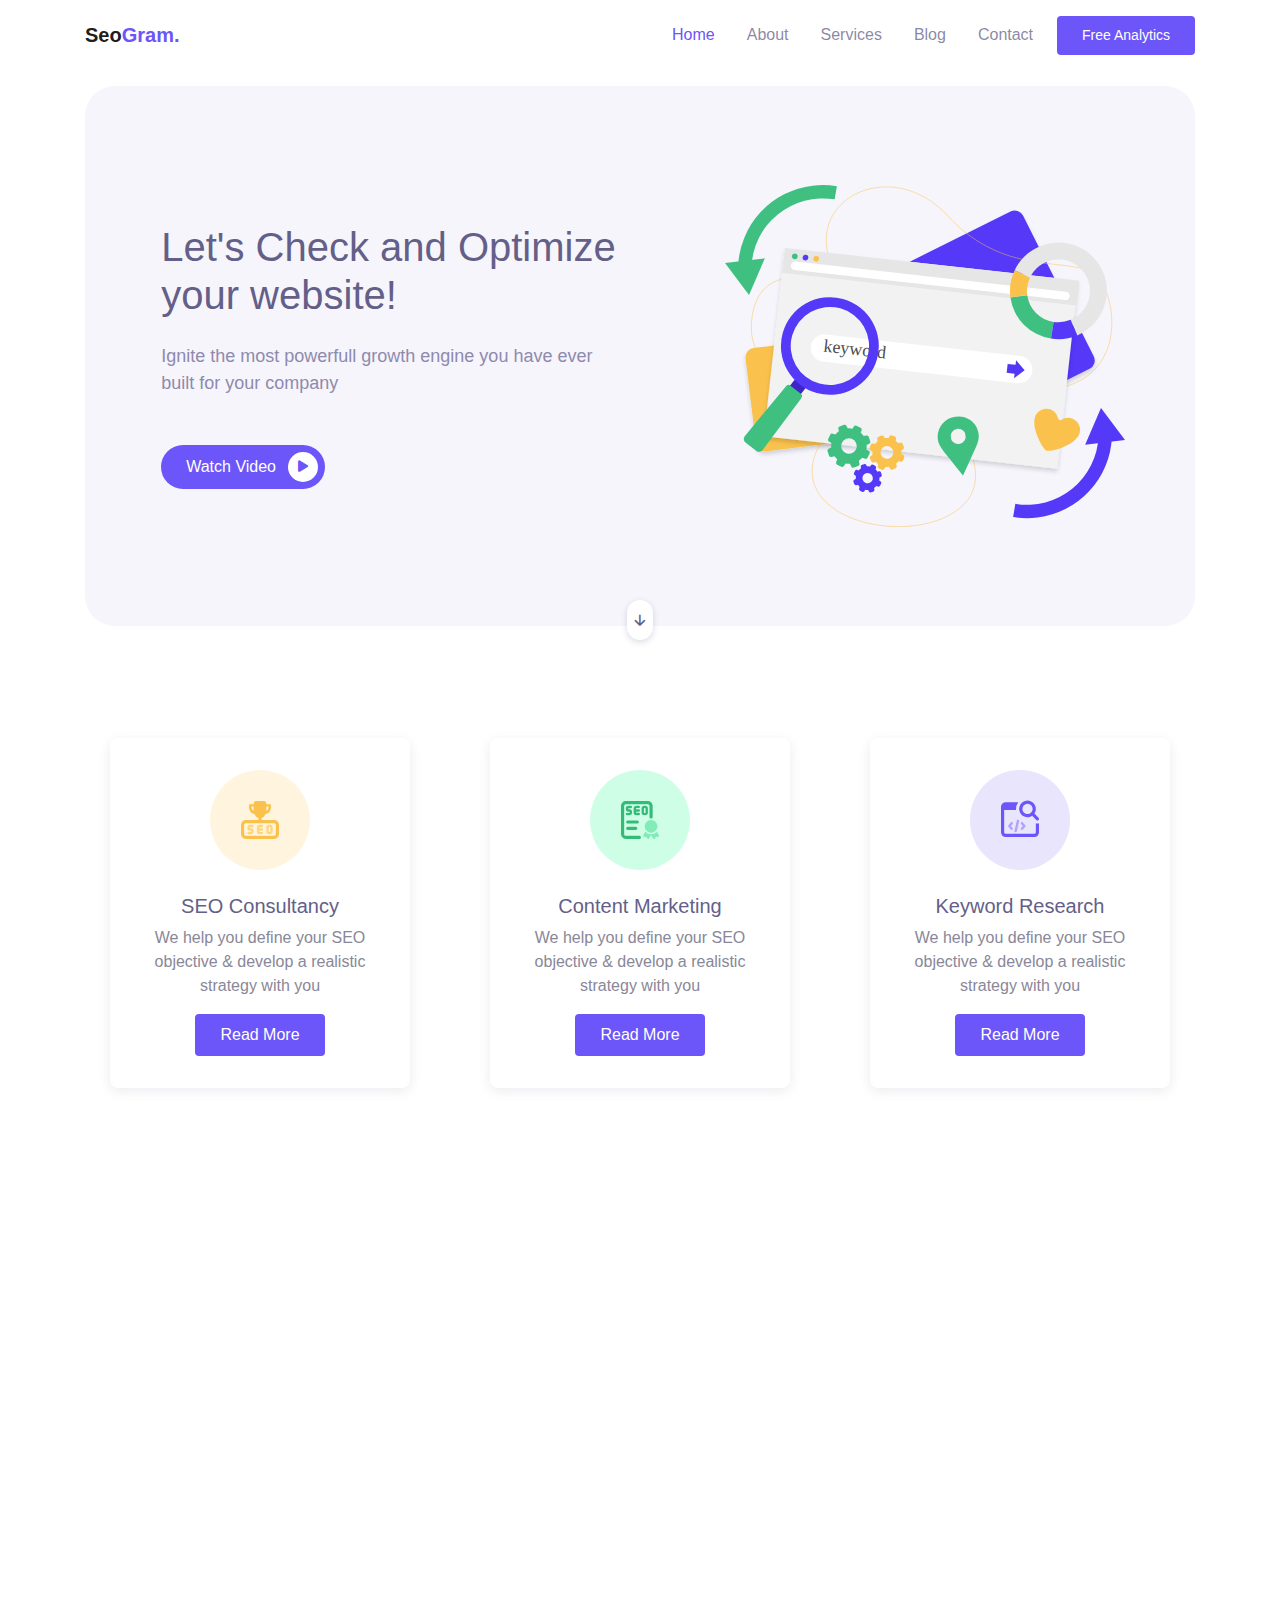
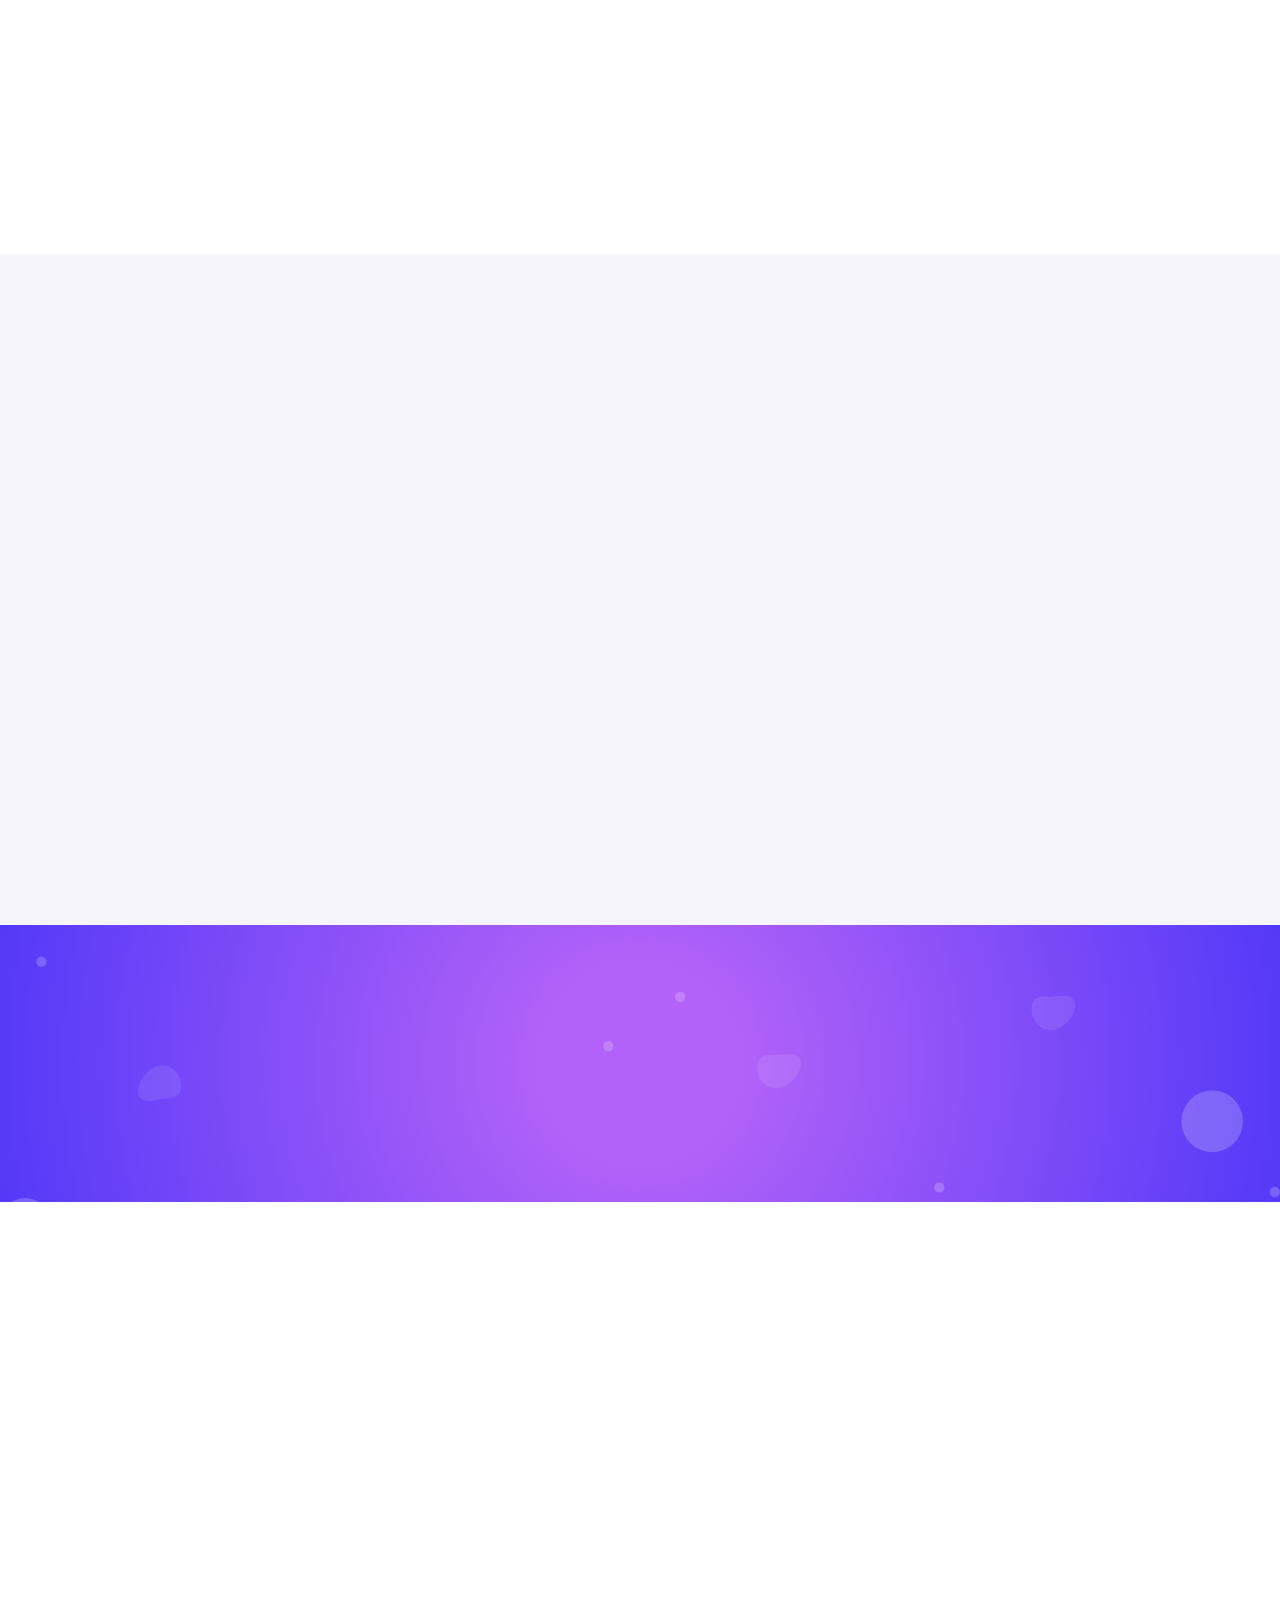
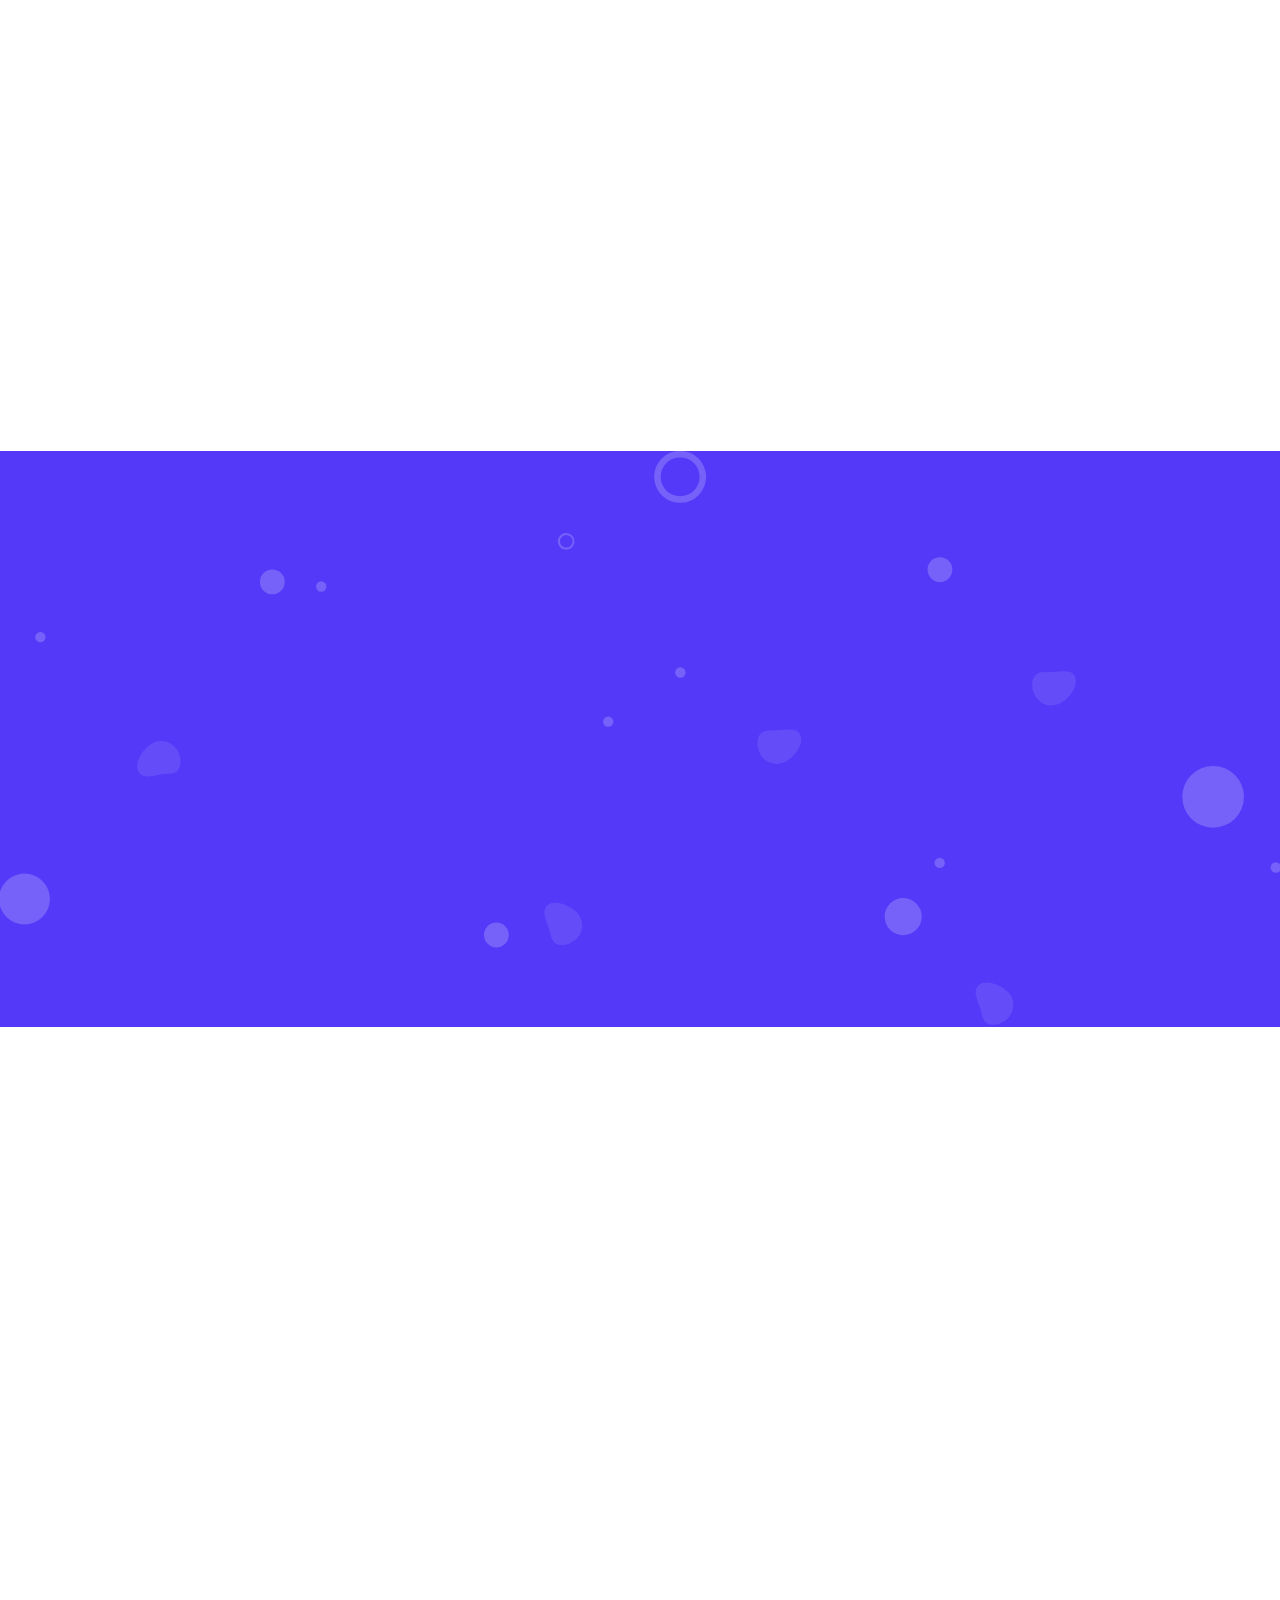
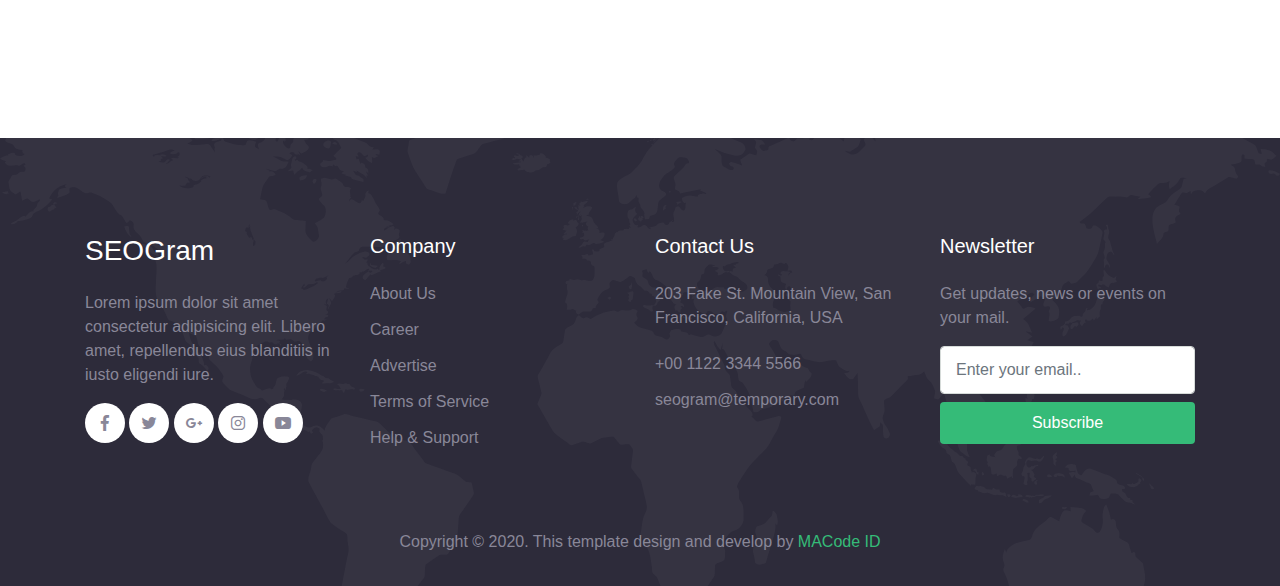
==== html/index.html @ 9e4e77a7 "init comm" ====
<!DOCTYPE html>
<html lang="en">
<head>
  <meta charset="UTF-8">
  <meta name="viewport" content="width=device-width, initial-scale=1.0">

  <meta http-equiv="X-UA-Compatible" content="ie=edge">

  <meta name="copyright" content="MACode ID, https://macodeid.com/">

  <title>SeoGram - SEO Agency Template</title>

  <link rel="stylesheet" href="../assets/css/maicons.css">

  <link rel="stylesheet" href="../assets/css/bootstrap.css">

  <link rel="stylesheet" href="../assets/vendor/animate/animate.css">

  <link rel="stylesheet" href="../assets/css/theme.css">

</head>
<body>

  <!-- Back to top button -->
  <div class="back-to-top"></div>

  <header>
    <nav class="navbar navbar-expand-lg navbar-light bg-white sticky" data-offset="500">
      <div class="container">
        <a href="#" class="navbar-brand">Seo<span class="text-primary">Gram.</span></a>

        <button class="navbar-toggler" data-toggle="collapse" data-target="#navbarContent" aria-controls="navbarContent" aria-expanded="false" aria-label="Toggle navigation">
          <span class="navbar-toggler-icon"></span>
        </button>

        <div class="navbar-collapse collapse" id="navbarContent">
          <ul class="navbar-nav ml-auto">
            <li class="nav-item active">
              <a class="nav-link" href="index.html">Home</a>
            </li>
            <li class="nav-item">
              <a class="nav-link" href="about.html">About</a>
            </li>
            <li class="nav-item">
              <a class="nav-link" href="service.html">Services</a>
            </li>
            <li class="nav-item">
              <a class="nav-link" href="blog.html">Blog</a>
            </li>
            <li class="nav-item">
              <a class="nav-link" href="contact.html">Contact</a>
            </li>
            <li class="nav-item">
              <a class="btn btn-primary ml-lg-2" href="#">Free Analytics</a>
            </li>
          </ul>
        </div>

      </div>
    </nav>

    <div class="container">
      <div class="page-banner home-banner">
        <div class="row align-items-center flex-wrap-reverse h-100">
          <div class="col-md-6 py-5 wow fadeInLeft">
            <h1 class="mb-4">Let's Check and Optimize your website!</h1>
            <p class="text-lg text-grey mb-5">Ignite the most powerfull growth engine you have ever built for your company</p>
            <a href="#" class="btn btn-primary btn-split">Watch Video <div class="fab"><span class="mai-play"></span></div></a>
          </div>
          <div class="col-md-6 py-5 wow zoomIn">
            <div class="img-fluid text-center">
              <img src="../assets/img/banner_image_1.svg" alt="">
            </div>
          </div>
        </div>
        <a href="#about" class="btn-scroll" data-role="smoothscroll"><span class="mai-arrow-down"></span></a>
      </div>
    </div>
  </header>

  <div class="page-section">
    <div class="container">
      <div class="row">
        <div class="col-lg-4">
          <div class="card-service wow fadeInUp">
            <div class="header">
              <img src="../assets/img/services/service-1.svg" alt="">
            </div>
            <div class="body">
              <h5 class="text-secondary">SEO Consultancy</h5>
              <p>We help you define your SEO objective & develop a realistic strategy with you</p>
              <a href="service.html" class="btn btn-primary">Read More</a>
            </div>
          </div>
        </div>
        <div class="col-lg-4">
          <div class="card-service wow fadeInUp">
            <div class="header">
              <img src="../assets/img/services/service-2.svg" alt="">
            </div>
            <div class="body">
              <h5 class="text-secondary">Content Marketing</h5>
              <p>We help you define your SEO objective & develop a realistic strategy with you</p>
              <a href="service.html" class="btn btn-primary">Read More</a>
            </div>
          </div>
        </div>
        <div class="col-lg-4">
          <div class="card-service wow fadeInUp">
            <div class="header">
              <img src="../assets/img/services/service-3.svg" alt="">
            </div>
            <div class="body">
              <h5 class="text-secondary">Keyword Research</h5>
              <p>We help you define your SEO objective & develop a realistic strategy with you</p>
              <a href="service.html" class="btn btn-primary">Read More</a>
            </div>
          </div>
        </div>
      </div>
    </div> <!-- .container -->
  </div> <!-- .page-section -->

  <div class="page-section" id="about">
    <div class="container">
      <div class="row align-items-center">
        <div class="col-lg-6 py-3 wow fadeInUp">
          <span class="subhead">About us</span>
          <h2 class="title-section">The number #1 SEO Service Company</h2>
          <div class="divider"></div>

          <p>Lorem ipsum dolor sit amet, consetetur sadipscing elitr, sed diam nonumy eirmod tempor invidunt ut labore et dolore magna aliquyam erat, sed diam voluptua.</p>
          <p>At vero eos et accusam et justo duo dolores et ea rebum. Stet clita kasd gubergren.</p>
          <a href="about.html" class="btn btn-primary mt-3">Read More</a>
        </div>
        <div class="col-lg-6 py-3 wow fadeInRight">
          <div class="img-fluid py-3 text-center">
            <img src="../assets/img/about_frame.png" alt="">
          </div>
        </div>
      </div>
    </div> <!-- .container -->
  </div> <!-- .page-section -->

  <div class="page-section bg-light">
    <div class="container">
      <div class="text-center wow fadeInUp">
        <div class="subhead">Our services</div>
        <h2 class="title-section">How SEO Team Can Help</h2>
        <div class="divider mx-auto"></div>
      </div>

        <div class="row">
          <div class="col-sm-6 col-lg-4 col-xl-3 py-3 wow zoomIn">
            <div class="features">
              <div class="header mb-3">
                <span class="mai-business"></span>
              </div>
              <h5>OnSite SEO</h5>
              <p>We analyse your website's structure, internal architecture & other key</p>
            </div>
          </div>
          <div class="col-sm-6 col-lg-4 col-xl-3 py-3 wow zoomIn">
            <div class="features">
              <div class="header mb-3">
                <span class="mai-business"></span>
              </div>
              <h5>OnSite SEO</h5>
              <p>We analyse your website's structure, internal architecture & other key</p>
            </div>
          </div>
          <div class="col-sm-6 col-lg-4 col-xl-3 py-3 wow zoomIn">
            <div class="features">
              <div class="header mb-3">
                <span class="mai-business"></span>
              </div>
              <h5>OnSite SEO</h5>
              <p>We analyse your website's structure, internal architecture & other key</p>
            </div>
          </div>
          <div class="col-sm-6 col-lg-4 col-xl-3 py-3 wow zoomIn">
            <div class="features">
              <div class="header mb-3">
                <span class="mai-business"></span>
              </div>
              <h5>OnSite SEO</h5>
              <p>We analyse your website's structure, internal architecture & other key</p>
            </div>
          </div>
          <div class="col-sm-6 col-lg-4 col-xl-3 py-3 wow zoomIn">
            <div class="features">
              <div class="header mb-3">
                <span class="mai-business"></span>
              </div>
              <h5>OnSite SEO</h5>
              <p>We analyse your website's structure, internal architecture & other key</p>
            </div>
          </div>
          <div class="col-sm-6 col-lg-4 col-xl-3 py-3 wow zoomIn">
            <div class="features">
              <div class="header mb-3">
                <span class="mai-business"></span>
              </div>
              <h5>OnSite SEO</h5>
              <p>We analyse your website's structure, internal architecture & other key</p>
            </div>
          </div>
          <div class="col-sm-6 col-lg-4 col-xl-3 py-3 wow zoomIn">
            <div class="features">
              <div class="header mb-3">
                <span class="mai-business"></span>
              </div>
              <h5>OnSite SEO</h5>
              <p>We analyse your website's structure, internal architecture & other key</p>
            </div>
          </div>
          <div class="col-sm-6 col-lg-4 col-xl-3 py-3 wow zoomIn">
            <div class="features">
              <div class="header mb-3">
                <span class="mai-business"></span>
              </div>
              <h5>OnSite SEO</h5>
              <p>We analyse your website's structure, internal architecture & other key</p>
            </div>
          </div>
        </div>

    </div> <!-- .container -->
  </div> <!-- .page-section -->

  <div class="page-section banner-seo-check">
    <div class="wrap bg-image" style="background-image: url(../assets/img/bg_pattern.svg);">
      <div class="container text-center">
        <div class="row justify-content-center wow fadeInUp">
          <div class="col-lg-8">
            <h2 class="mb-4">Check your Website SEO</h2>
            <form action="#">
              <input type="text" class="form-control" placeholder="E.g google.com">
              <button type="submit" class="btn btn-success">Check Now</button>
            </form>
          </div>
        </div>
      </div> <!-- .container -->
    </div> <!-- .wrap -->
  </div> <!-- .page-section -->

  <div class="page-section">
    <div class="container">
      <div class="text-center wow fadeInUp">
        <div class="subhead">Pricing Plan</div>
        <h2 class="title-section">Choose plan the right for you</h2>
        <div class="divider mx-auto"></div>
      </div>
      <div class="row mt-5">
        <div class="col-lg-4 py-3 wow zoomIn">
          <div class="card-pricing">
            <div class="header">
              <div class="pricing-type">Basic</div>
              <div class="price">
                <span class="dollar">$</span>
                <h1>39<span class="suffix">.99</span></h1>
              </div>
              <h5>Per Month</h5>
            </div>
            <div class="body">
              <p>25 Analytics <span class="suffix">Campaign</span></p>
              <p>1,300 Change <span class="suffix">Keywords</span></p>
              <p>Social Media <span class="suffix">Reviews</span></p>
              <p>1 Free <span class="suffix">Optimization</span></p>
              <p>24/7 <span class="suffix">Support</span></p>
            </div>
            <div class="footer">
              <a href="#" class="btn btn-pricing btn-block">Subscribe</a>
            </div>
          </div>
        </div>

        <div class="col-lg-4 py-3 wow zoomIn">
          <div class="card-pricing marked">
            <div class="header">
              <div class="pricing-type">Standar</div>
              <div class="price">
                <span class="dollar">$</span>
                <h1>59<span class="suffix">.99</span></h1>
              </div>
              <h5>Per Month</h5>
            </div>
            <div class="body">
              <p>25 Analytics <span class="suffix">Campaign</span></p>
              <p>1,300 Change <span class="suffix">Keywords</span></p>
              <p>Social Media <span class="suffix">Reviews</span></p>
              <p>1 Free <span class="suffix">Optimization</span></p>
              <p>24/7 <span class="suffix">Support</span></p>
            </div>
            <div class="footer">
              <a href="#" class="btn btn-pricing btn-block">Subscribe</a>
            </div>
          </div>
        </div>

        <div class="col-lg-4 py-3 wow zoomIn">
          <div class="card-pricing">
            <div class="header">
              <div class="pricing-type">Professional</div>
              <div class="price">
                <span class="dollar">$</span>
                <h1>99<span class="suffix">.99</span></h1>
              </div>
              <h5>Per Month</h5>
            </div>
            <div class="body">
              <p>25 Analytics <span class="suffix">Campaign</span></p>
              <p>1,300 Change <span class="suffix">Keywords</span></p>
              <p>Social Media <span class="suffix">Reviews</span></p>
              <p>1 Free <span class="suffix">Optimization</span></p>
              <p>24/7 <span class="suffix">Support</span></p>
            </div>
            <div class="footer">
              <a href="#" class="btn btn-pricing btn-block">Subscribe</a>
            </div>
          </div>
        </div>

      </div>
    </div> <!-- .container -->
  </div> <!-- .page-section -->

  <!-- Banner info -->
  <div class="page-section banner-info">
    <div class="wrap bg-image" style="background-image: url(../assets/img/bg_pattern.svg);">
      <div class="container">
        <div class="row align-items-center">
          <div class="col-lg-6 py-3 pr-lg-5 wow fadeInUp">
            <h2 class="title-section">SEO to Improve Brand <br> Visibility</h2>
            <div class="divider"></div>
            <p>We're an experienced and talented team of passionate consultants who breathe with search engine marketing.</p>
            
            <ul class="theme-list theme-list-light text-white">
              <li>
                <div class="h5">SEO Content Strategy</div>
                <p>Lorem ipsum dolor sit amet, consetetur sadipscing elitr, sed diam nonumy eirmod tempor</p>
              </li>
              <li>
                <div class="h5">B2B SEO</div>
                <p>Lorem ipsum dolor sit amet, consetetur sadipscing elitr, sed diam nonumy eirmod tempor</p>
              </li>
            </ul>
          </div>
          <div class="col-lg-6 py-3 wow fadeInRight">
            <div class="img-fluid text-center">
              <img src="../assets/img/banner_image_2.svg" alt="">
            </div>
          </div>
        </div>
      </div>
    </div> <!-- .wrap -->
  </div> <!-- .page-section -->

  <!-- Blog -->
  <div class="page-section">
    <div class="container">
      <div class="text-center wow fadeInUp">
        <div class="subhead">Our Blog</div>
        <h2 class="title-section">Read Latest News</h2>
        <div class="divider mx-auto"></div>
      </div>

      <div class="row mt-5">
        <div class="col-lg-4 py-3 wow fadeInUp">
          <div class="card-blog">
            <div class="header">
              <div class="post-thumb">
                <img src="../assets/img/blog/blog-1.jpg" alt="">
              </div>
            </div>
            <div class="body">
              <h5 class="post-title"><a href="#">Source of Content Inspiration</a></h5>
              <div class="post-date">Posted on <a href="#">27 Jan 2020</a></div>
            </div>
          </div>
        </div>
        
        <div class="col-lg-4 py-3 wow fadeInUp">
          <div class="card-blog">
            <div class="header">
              <div class="post-thumb">
                <img src="../assets/img/blog/blog-2.jpg" alt="">
              </div>
            </div>
            <div class="body">
              <h5 class="post-title"><a href="#">Source of Content Inspiration</a></h5>
              <div class="post-date">Posted on <a href="#">27 Jan 2020</a></div>
            </div>
          </div>
        </div>

        <div class="col-lg-4 py-3 wow fadeInUp">
          <div class="card-blog">
            <div class="header">
              <div class="post-thumb">
                <img src="../assets/img/blog/blog-3.jpg" alt="">
              </div>
            </div>
            <div class="body">
              <h5 class="post-title"><a href="#">Source of Content Inspiration</a></h5>
              <div class="post-date">Posted on <a href="#">27 Jan 2020</a></div>
            </div>
          </div>
        </div>

        <div class="col-12 mt-4 text-center wow fadeInUp">
          <a href="blog.html" class="btn btn-primary">View More</a>
        </div>
      </div>
    </div>
  </div>

  <footer class="page-footer bg-image" style="background-image: url(../assets/img/world_pattern.svg);">
    <div class="container">
      <div class="row mb-5">
        <div class="col-lg-3 py-3">
          <h3>SEOGram</h3>
          <p>Lorem ipsum dolor sit amet consectetur adipisicing elit. Libero amet, repellendus eius blanditiis in iusto eligendi iure.</p>

          <div class="social-media-button">
            <a href="#"><span class="mai-logo-facebook-f"></span></a>
            <a href="#"><span class="mai-logo-twitter"></span></a>
            <a href="#"><span class="mai-logo-google-plus-g"></span></a>
            <a href="#"><span class="mai-logo-instagram"></span></a>
            <a href="#"><span class="mai-logo-youtube"></span></a>
          </div>
        </div>
        <div class="col-lg-3 py-3">
          <h5>Company</h5>
          <ul class="footer-menu">
            <li><a href="#">About Us</a></li>
            <li><a href="#">Career</a></li>
            <li><a href="#">Advertise</a></li>
            <li><a href="#">Terms of Service</a></li>
            <li><a href="#">Help & Support</a></li>
          </ul>
        </div>
        <div class="col-lg-3 py-3">
          <h5>Contact Us</h5>
          <p>203 Fake St. Mountain View, San Francisco, California, USA</p>
          <a href="#" class="footer-link">+00 1122 3344 5566</a>
          <a href="#" class="footer-link">seogram@temporary.com</a>
        </div>
        <div class="col-lg-3 py-3">
          <h5>Newsletter</h5>
          <p>Get updates, news or events on your mail.</p>
          <form action="#">
            <input type="text" class="form-control" placeholder="Enter your email..">
            <button type="submit" class="btn btn-success btn-block mt-2">Subscribe</button>
          </form>
        </div>
      </div>

      <p class="text-center" id="copyright">Copyright &copy; 2020. This template design and develop by <a href="https://macodeid.com/" target="_blank">MACode ID</a></p>
    </div>
  </footer>

<script src="../assets/js/jquery-3.5.1.min.js"></script>

<script src="../assets/js/bootstrap.bundle.min.js"></script>

<script src="../assets/js/google-maps.js"></script>

<script src="../assets/vendor/wow/wow.min.js"></script>

<script src="../assets/js/theme.js"></script>
  
</body>
</html>
---- assets/css/maicons.css ----
@font-face {
  font-family: 'maicons';
  src:  url('../fonts/maicons.eot?c9nlkl');
  src:  url('../fonts/maicons.eot?c9nlkl#iefix') format('embedded-opentype'),
    url('../fonts/maicons.ttf?c9nlkl') format('truetype'),
    url('../fonts/maicons.woff?c9nlkl') format('woff'),
    url('../fonts/maicons.svg?c9nlkl#maicons') format('svg');
  font-weight: normal;
  font-style: normal;
  font-display: block;
}

[class^="mai-"], [class*=" mai-"] {
  /* use !important to prevent issues with browser extensions that change fonts */
  font-family: 'maicons' !important;
  speak: none;
  font-style: normal;
  font-weight: normal;
  font-variant: normal;
  text-transform: none;
  line-height: 1;

  /* Better Font Rendering =========== */
  -webkit-font-smoothing: antialiased;
  -moz-osx-font-smoothing: grayscale;
}

.mai-add:before {
  content: "\e900";
}
.mai-add-circle:before {
  content: "\e901";
}
.mai-add-circle-outline:before {
  content: "\e902";
}
.mai-airplane:before {
  content: "\e903";
}
.mai-airplane-outline:before {
  content: "\e904";
}
.mai-alarm:before {
  content: "\e905";
}
.mai-alarm-outline:before {
  content: "\e906";
}
.mai-albums:before {
  content: "\e907";
}
.mai-albums-outline:before {
  content: "\e908";
}
.mai-alert:before {
  content: "\e909";
}
.mai-alert-circle:before {
  content: "\e90a";
}
.mai-alert-circle-outline:before {
  content: "\e90b";
}
.mai-analytics:before {
  content: "\e90c";
}
.mai-analytics-outline:before {
  content: "\e90d";
}
.mai-aperture:before {
  content: "\e90e";
}
.mai-aperture-outline:before {
  content: "\e90f";
}
.mai-apps:before {
  content: "\e910";
}
.mai-apps-outline:before {
  content: "\e911";
}
.mai-archive:before {
  content: "\e912";
}
.mai-archive-outline:before {
  content: "\e913";
}
.mai-arrow-back:before {
  content: "\e914";
}
.mai-arrow-back-circle:before {
  content: "\e915";
}
.mai-arrow-back-circle-outline:before {
  content: "\e916";
}
.mai-arrow-down:before {
  content: "\e917";
}
.mai-arrow-down-circle:before {
  content: "\e918";
}
.mai-arrow-down-circle-outline:before {
  content: "\e919";
}
.mai-arrow-forward:before {
  content: "\e91a";
}
.mai-arrow-forward-circle:before {
  content: "\e91b";
}
.mai-arrow-forward-circle-outline:before {
  content: "\e91c";
}
.mai-arrow-redo:before {
  content: "\e91d";
}
.mai-arrow-redo-circle:before {
  content: "\e91e";
}
.mai-arrow-redo-circle-outline:before {
  content: "\e91f";
}
.mai-arrow-redo-outline:before {
  content: "\e920";
}
.mai-arrow-undo:before {
  content: "\e921";
}
.mai-arrow-undo-circle:before {
  content: "\e922";
}
.mai-arrow-undo-circle-outline:before {
  content: "\e923";
}
.mai-arrow-undo-outline:before {
  content: "\e924";
}
.mai-arrow-up:before {
  content: "\e925";
}
.mai-arrow-up-circle:before {
  content: "\e926";
}
.mai-arrow-up-circle-outline:before {
  content: "\e927";
}
.mai-at:before {
  content: "\e928";
}
.mai-at-circle:before {
  content: "\e929";
}
.mai-at-circle-outline:before {
  content: "\e92a";
}
.mai-attach:before {
  content: "\e92b";
}
.mai-attach-outline:before {
  content: "\e92c";
}
.mai-backspace:before {
  content: "\e92d";
}
.mai-backspace-outline:before {
  content: "\e92e";
}
.mai-bandage:before {
  content: "\e92f";
}
.mai-bandage-outline:before {
  content: "\e930";
}
.mai-bar-chart:before {
  content: "\e932";
}
.mai-bar-chart-outline:before {
  content: "\e933";
}
.mai-barbell:before {
  content: "\e931";
}
.mai-barcode:before {
  content: "\e934";
}
.mai-barcode-outline:before {
  content: "\e935";
}
.mai-baseball:before {
  content: "\e936";
}
.mai-baseball-outline:before {
  content: "\e937";
}
.mai-basket:before {
  content: "\e938";
}
.mai-basket-outline:before {
  content: "\e93b";
}
.mai-basketball:before {
  content: "\e939";
}
.mai-basketball-outline:before {
  content: "\e93a";
}
.mai-battery-charging:before {
  content: "\e93c";
}
.mai-battery-dead:before {
  content: "\e93d";
}
.mai-battery-full:before {
  content: "\e93e";
}
.mai-battery-half:before {
  content: "\e93f";
}
.mai-beaker:before {
  content: "\e940";
}
.mai-beaker-outline:before {
  content: "\e941";
}
.mai-bed:before {
  content: "\e942";
}
.mai-bed-outline:before {
  content: "\e943";
}
.mai-beer:before {
  content: "\e944";
}
.mai-beer-outline:before {
  content: "\e945";
}
.mai-bicycle:before {
  content: "\e946";
}
.mai-bluetooth:before {
  content: "\e947";
}
.mai-boat:before {
  content: "\e948";
}
.mai-boat-outline:before {
  content: "\e949";
}
.mai-body:before {
  content: "\e94a";
}
.mai-body-outline:before {
  content: "\e94b";
}
.mai-bonfire:before {
  content: "\e94c";
}
.mai-bonfire-outline:before {
  content: "\e94d";
}
.mai-book:before {
  content: "\e94e";
}
.mai-book-outline:before {
  content: "\e953";
}
.mai-bookmark:before {
  content: "\e94f";
}
.mai-bookmark-outline:before {
  content: "\e950";
}
.mai-bookmarks:before {
  content: "\e951";
}
.mai-bookmarks-outline:before {
  content: "\e952";
}
.mai-briefcase:before {
  content: "\e954";
}
.mai-briefcase-outline:before {
  content: "\e955";
}
.mai-browsers:before {
  content: "\e956";
}
.mai-browsers-outline:before {
  content: "\e957";
}
.mai-brush:before {
  content: "\e958";
}
.mai-brush-outline:before {
  content: "\e959";
}
.mai-bug:before {
  content: "\e95a";
}
.mai-bug-outline:before {
  content: "\e95b";
}
.mai-build:before {
  content: "\e95c";
}
.mai-build-outline:before {
  content: "\e95d";
}
.mai-bulb:before {
  content: "\e95e";
}
.mai-bulb-outline:before {
  content: "\e95f";
}
.mai-bus:before {
  content: "\e960";
}
.mai-bus-outline:before {
  content: "\e963";
}
.mai-business:before {
  content: "\e961";
}
.mai-business-outline:before {
  content: "\e962";
}
.mai-cafe:before {
  content: "\e964";
}
.mai-cafe-outline:before {
  content: "\e965";
}
.mai-calculator:before {
  content: "\e966";
}
.mai-calculator-outline:before {
  content: "\e967";
}
.mai-calendar:before {
  content: "\e968";
}
.mai-calendar-outline:before {
  content: "\e969";
}
.mai-call:before {
  content: "\e96a";
}
.mai-call-outline:before {
  content: "\e96b";
}
.mai-camera:before {
  content: "\e96c";
}
.mai-camera-outline:before {
  content: "\e96d";
}
.mai-camera-reverse:before {
  content: "\e96e";
}
.mai-camera-reverse-outline:before {
  content: "\e96f";
}
.mai-car:before {
  content: "\e970";
}
.mai-car-outline:before {
  content: "\e97f";
}
.mai-car-sport:before {
  content: "\e980";
}
.mai-car-sport-outline:before {
  content: "\e981";
}
.mai-card:before {
  content: "\e971";
}
.mai-card-outline:before {
  content: "\e972";
}
.mai-caret-back:before {
  content: "\e973";
}
.mai-caret-back-circle:before {
  content: "\e974";
}
.mai-caret-back-circle-outline:before {
  content: "\e975";
}
.mai-caret-down:before {
  content: "\e976";
}
.mai-caret-down-circle:before {
  content: "\e977";
}
.mai-caret-down-circle-outline:before {
  content: "\e978";
}
.mai-caret-forward:before {
  content: "\e979";
}
.mai-caret-forward-circle:before {
  content: "\e97a";
}
.mai-caret-forward-circle-outline:before {
  content: "\e97b";
}
.mai-caret-up:before {
  content: "\e97c";
}
.mai-caret-up-circle:before {
  content: "\e97d";
}
.mai-caret-up-circle-outline:before {
  content: "\e97e";
}
.mai-cart:before {
  content: "\e982";
}
.mai-cart-outline:before {
  content: "\e983";
}
.mai-cash:before {
  content: "\e984";
}
.mai-cash-outline:before {
  content: "\e985";
}
.mai-chatbox:before {
  content: "\e986";
}
.mai-chatbox-ellipses:before {
  content: "\e987";
}
.mai-chatbox-ellipses-outline:before {
  content: "\e988";
}
.mai-chatbox-outline:before {
  content: "\e989";
}
.mai-chatbubble:before {
  content: "\e98a";
}
.mai-chatbubble-ellipses:before {
  content: "\e98b";
}
.mai-chatbubble-ellipses-outline:before {
  content: "\e98c";
}
.mai-chatbubble-outline:before {
  content: "\e98d";
}
.mai-chatbubbles:before {
  content: "\e98e";
}
.mai-chatbubbles-outline:before {
  content: "\e98f";
}
.mai-checkbox:before {
  content: "\e990";
}
.mai-checkbox-outline:before {
  content: "\e991";
}
.mai-checkmark:before {
  content: "\e992";
}
.mai-checkmark-circle:before {
  content: "\e993";
}
.mai-checkmark-circle-outline:before {
  content: "\e994";
}
.mai-checkmark-done:before {
  content: "\e995";
}
.mai-checkmark-done-circle:before {
  content: "\e996";
}
.mai-checkmark-done-circle-outline:before {
  content: "\e997";
}
.mai-chevron-back:before {
  content: "\e998";
}
.mai-chevron-back-circle:before {
  content: "\e999";
}
.mai-chevron-back-circle-outline:before {
  content: "\e99a";
}
.mai-chevron-down:before {
  content: "\e99b";
}
.mai-chevron-down-circle:before {
  content: "\e99c";
}
.mai-chevron-down-circle-outline:before {
  content: "\e99d";
}
.mai-chevron-forward:before {
  content: "\e99e";
}
.mai-chevron-forward-circle:before {
  content: "\e99f";
}
.mai-chevron-forward-circle-outline:before {
  content: "\e9a0";
}
.mai-chevron-up:before {
  content: "\e9a1";
}
.mai-chevron-up-circle:before {
  content: "\e9a2";
}
.mai-chevron-up-circle-outline:before {
  content: "\e9a3";
}
.mai-clipboard:before {
  content: "\e9a4";
}
.mai-clipboard-outline:before {
  content: "\e9a5";
}
.mai-close:before {
  content: "\e9a6";
}
.mai-close-circle:before {
  content: "\e9a7";
}
.mai-close-circle-outline:before {
  content: "\e9a8";
}
.mai-cloud:before {
  content: "\e9a9";
}
.mai-cloud-circle:before {
  content: "\e9aa";
}
.mai-cloud-circle-outline:before {
  content: "\e9ab";
}
.mai-cloud-done:before {
  content: "\e9ac";
}
.mai-cloud-done-outline:before {
  content: "\e9ad";
}
.mai-cloud-download:before {
  content: "\e9ae";
}
.mai-cloud-download-outline:before {
  content: "\e9af";
}
.mai-cloud-offline:before {
  content: "\e9b0";
}
.mai-cloud-offline-outline:before {
  content: "\e9b1";
}
.mai-cloud-outline:before {
  content: "\e9b2";
}
.mai-cloud-upload:before {
  content: "\e9b3";
}
.mai-cloud-upload-outline:before {
  content: "\e9b4";
}
.mai-cloudy:before {
  content: "\e9b5";
}
.mai-cloudy-night:before {
  content: "\e9b6";
}
.mai-cloudy-night-outline:before {
  content: "\e9b7";
}
.mai-cloudy-outline:before {
  content: "\e9b8";
}
.mai-code:before {
  content: "\e9b9";
}
.mai-code-download:before {
  content: "\e9ba";
}
.mai-code-slash:before {
  content: "\e9bb";
}
.mai-code-working:before {
  content: "\e9bc";
}
.mai-cog:before {
  content: "\e9bd";
}
.mai-color-fill:before {
  content: "\e9be";
}
.mai-color-fill-outline:before {
  content: "\e9bf";
}
.mai-color-filter:before {
  content: "\e9c0";
}
.mai-color-filter-outline:before {
  content: "\e9c1";
}
.mai-color-palette:before {
  content: "\e9c2";
}
.mai-color-palette-outline:before {
  content: "\e9c3";
}
.mai-color-wand:before {
  content: "\e9c4";
}
.mai-color-wand-outline:before {
  content: "\e9c5";
}
.mai-compass:before {
  content: "\e9c6";
}
.mai-compass-outline:before {
  content: "\e9c7";
}
.mai-construct:before {
  content: "\e9c8";
}
.mai-construct-outline:before {
  content: "\e9c9";
}
.mai-contract:before {
  content: "\e9ca";
}
.mai-contrast:before {
  content: "\e9cb";
}
.mai-copy:before {
  content: "\e9cc";
}
.mai-copy-outline:before {
  content: "\e9cd";
}
.mai-create:before {
  content: "\e9ce";
}
.mai-create-outline:before {
  content: "\e9cf";
}
.mai-crop:before {
  content: "\e9d0";
}
.mai-cube:before {
  content: "\e9d1";
}
.mai-cube-outline:before {
  content: "\e9d2";
}
.mai-cut:before {
  content: "\e9d3";
}
.mai-desktop:before {
  content: "\e9d4";
}
.mai-desktop-outline:before {
  content: "\e9d5";
}
.mai-disc:before {
  content: "\e9d6";
}
.mai-disc-outline:before {
  content: "\e9d7";
}
.mai-document:before {
  content: "\e9d8";
}
.mai-document-outline:before {
  content: "\e9d9";
}
.mai-document-text:before {
  content: "\e9dc";
}
.mai-document-text-outline:before {
  content: "\e9dd";
}
.mai-documents:before {
  content: "\e9da";
}
.mai-documents-outline:before {
  content: "\e9db";
}
.mai-download:before {
  content: "\e9de";
}
.mai-download-outline:before {
  content: "\e9df";
}
.mai-duplicate:before {
  content: "\e9e0";
}
.mai-duplicate-outline:before {
  content: "\e9e1";
}
.mai-ear:before {
  content: "\e9e2";
}
.mai-ear-outline:before {
  content: "\e9e3";
}
.mai-earth:before {
  content: "\e9e4";
}
.mai-earth-outline:before {
  content: "\e9e5";
}
.mai-easel:before {
  content: "\e9e6";
}
.mai-easel-outline:before {
  content: "\e9e7";
}
.mai-egg:before {
  content: "\e9e8";
}
.mai-egg-outline:before {
  content: "\e9e9";
}
.mai-ellipse:before {
  content: "\e9ea";
}
.mai-ellipse-outline:before {
  content: "\e9eb";
}
.mai-ellipsis-horizontal:before {
  content: "\e9ec";
}
.mai-ellipsis-horizontal-circle:before {
  content: "\e9ed";
}
.mai-ellipsis-vertical:before {
  content: "\e9ee";
}
.mai-ellipsis-vertical-circle:before {
  content: "\e9ef";
}
.mai-enter:before {
  content: "\e9f0";
}
.mai-enter-outline:before {
  content: "\e9f1";
}
.mai-exit:before {
  content: "\e9f2";
}
.mai-exit-outline:before {
  content: "\e9f3";
}
.mai-expand:before {
  content: "\e9f4";
}
.mai-eye:before {
  content: "\e9f5";
}
.mai-eye-off:before {
  content: "\e9f8";
}
.mai-eye-off-outline:before {
  content: "\e9f9";
}
.mai-eye-outline:before {
  content: "\e9fa";
}
.mai-eyedrop:before {
  content: "\e9f6";
}
.mai-eyedrop-outline:before {
  content: "\e9f7";
}
.mai-fast-food:before {
  content: "\e9fb";
}
.mai-fast-food-outline:before {
  content: "\e9fc";
}
.mai-female:before {
  content: "\e9fd";
}
.mai-file-tray:before {
  content: "\e9fe";
}
.mai-file-tray-full:before {
  content: "\e9ff";
}
.mai-file-tray-full-outline:before {
  content: "\ea00";
}
.mai-file-tray-outline:before {
  content: "\ea01";
}
.mai-film:before {
  content: "\ea02";
}
.mai-film-outline:before {
  content: "\ea03";
}
.mai-filter:before {
  content: "\ea04";
}
.mai-finger-print:before {
  content: "\ea05";
}
.mai-fitness:before {
  content: "\ea06";
}
.mai-fitness-outline:before {
  content: "\ea07";
}
.mai-flag:before {
  content: "\ea08";
}
.mai-flag-outline:before {
  content: "\ea09";
}
.mai-flame:before {
  content: "\ea0a";
}
.mai-flame-outline:before {
  content: "\ea0b";
}
.mai-flash:before {
  content: "\ea0c";
}
.mai-flash-off:before {
  content: "\ea0f";
}
.mai-flash-off-outline:before {
  content: "\ea10";
}
.mai-flash-outline:before {
  content: "\ea11";
}
.mai-flashlight:before {
  content: "\ea0d";
}
.mai-flashlight-outline:before {
  content: "\ea0e";
}
.mai-flask:before {
  content: "\ea12";
}
.mai-flask-outline:before {
  content: "\ea13";
}
.mai-flower:before {
  content: "\ea14";
}
.mai-flower-outline:before {
  content: "\ea15";
}
.mai-folder:before {
  content: "\ea16";
}
.mai-folder-open:before {
  content: "\ea17";
}
.mai-folder-open-outline:before {
  content: "\ea18";
}
.mai-folder-outline:before {
  content: "\ea19";
}
.mai-football:before {
  content: "\ea1a";
}
.mai-football-outline:before {
  content: "\ea1b";
}
.mai-funnel:before {
  content: "\ea1c";
}
.mai-funnel-outline:before {
  content: "\ea1d";
}
.mai-game-controller:before {
  content: "\ea1e";
}
.mai-game-controller-outline:before {
  content: "\ea1f";
}
.mai-gift:before {
  content: "\ea20";
}
.mai-gift-outline:before {
  content: "\ea21";
}
.mai-git-branch:before {
  content: "\ea22";
}
.mai-git-commit:before {
  content: "\ea23";
}
.mai-git-compare:before {
  content: "\ea24";
}
.mai-git-merge:before {
  content: "\ea25";
}
.mai-git-network:before {
  content: "\ea26";
}
.mai-git-pull-request:before {
  content: "\ea27";
}
.mai-glasses:before {
  content: "\ea28";
}
.mai-glasses-outline:before {
  content: "\ea29";
}
.mai-globe:before {
  content: "\ea2a";
}
.mai-globe-outline:before {
  content: "\ea2b";
}
.mai-golf:before {
  content: "\ea2c";
}
.mai-golf-outline:before {
  content: "\ea2d";
}
.mai-grid:before {
  content: "\ea2e";
}
.mai-grid-outline:before {
  content: "\ea2f";
}
.mai-hammer:before {
  content: "\ea30";
}
.mai-hammer-outline:before {
  content: "\ea31";
}
.mai-hand-left:before {
  content: "\ea32";
}
.mai-hand-left-outline:before {
  content: "\ea33";
}
.mai-hand-right:before {
  content: "\ea34";
}
.mai-hand-right-outline:before {
  content: "\ea35";
}
.mai-happy:before {
  content: "\ea36";
}
.mai-happy-outline:before {
  content: "\ea37";
}
.mai-hardware-chip:before {
  content: "\ea38";
}
.mai-hardware-chip-outline:before {
  content: "\ea39";
}
.mai-headset:before {
  content: "\ea3a";
}
.mai-headset-outline:before {
  content: "\ea3b";
}
.mai-heart:before {
  content: "\ea3c";
}
.mai-heart-circle:before {
  content: "\ea3d";
}
.mai-heart-circle-outline:before {
  content: "\ea3e";
}
.mai-heart-dislike:before {
  content: "\ea3f";
}
.mai-heart-dislike-circle:before {
  content: "\ea40";
}
.mai-heart-dislike-circle-outline:before {
  content: "\ea41";
}
.mai-heart-dislike-outline:before {
  content: "\ea42";
}
.mai-heart-half:before {
  content: "\ea43";
}
.mai-heart-half-outline:before {
  content: "\ea44";
}
.mai-heart-outline:before {
  content: "\ea45";
}
.mai-help:before {
  content: "\ea46";
}
.mai-help-buoy:before {
  content: "\ea47";
}
.mai-help-buoy-outline:before {
  content: "\ea48";
}
.mai-help-circle:before {
  content: "\ea49";
}
.mai-help-circle-outline:before {
  content: "\ea4a";
}
.mai-home:before {
  content: "\ea4b";
}
.mai-home-outline:before {
  content: "\ea4c";
}
.mai-hourglass:before {
  content: "\ea4d";
}
.mai-hourglass-outline:before {
  content: "\ea4e";
}
.mai-ice-cream:before {
  content: "\ea4f";
}
.mai-ice-cream-outline:before {
  content: "\ea50";
}
.mai-image:before {
  content: "\ea51";
}
.mai-image-outline:before {
  content: "\ea52";
}
.mai-images:before {
  content: "\ea53";
}
.mai-images-outline:before {
  content: "\ea54";
}
.mai-infinite:before {
  content: "\ea55";
}
.mai-information:before {
  content: "\ea56";
}
.mai-information-circle:before {
  content: "\ea57";
}
.mai-information-circle-outline:before {
  content: "\ea58";
}
.mai-journal:before {
  content: "\ea59";
}
.mai-journal-outline:before {
  content: "\ea5a";
}
.mai-key:before {
  content: "\ea5b";
}
.mai-key-outline:before {
  content: "\ea5c";
}
.mai-keypad:before {
  content: "\ea5d";
}
.mai-keypad-outline:before {
  content: "\ea5e";
}
.mai-language:before {
  content: "\ea5f";
}
.mai-laptop:before {
  content: "\ea60";
}
.mai-laptop-outline:before {
  content: "\ea61";
}
.mai-layers:before {
  content: "\ea62";
}
.mai-layers-outline:before {
  content: "\ea63";
}
.mai-leaf:before {
  content: "\ea64";
}
.mai-leaf-outline:before {
  content: "\ea65";
}
.mai-library:before {
  content: "\ea66";
}
.mai-library-outline:before {
  content: "\ea67";
}
.mai-link:before {
  content: "\ea68";
}
.mai-list:before {
  content: "\ea69";
}
.mai-list-circle:before {
  content: "\ea6a";
}
.mai-list-circle-outline:before {
  content: "\ea6b";
}
.mai-locate:before {
  content: "\ea6c";
}
.mai-location:before {
  content: "\ea6d";
}
.mai-location-outline:before {
  content: "\ea6e";
}
.mai-lock-closed:before {
  content: "\ea6f";
}
.mai-lock-closed-outline:before {
  content: "\ea70";
}
.mai-lock-open:before {
  content: "\ea71";
}
.mai-lock-open-outline:before {
  content: "\ea72";
}
.mai-log-in:before {
  content: "\ea73";
}
.mai-log-in-outline:before {
  content: "\ea74";
}
.mai-log-out:before {
  content: "\ea75";
}
.mai-log-out-outline:before {
  content: "\ea76";
}
.mai-logo-500px:before {
  content: "\ea8e";
}
.mai-logo-accessible-icon:before {
  content: "\eaef";
}
.mai-logo-accusoft:before {
  content: "\eba2";
}
.mai-logo-algolia:before {
  content: "\eba3";
}
.mai-logo-alipay:before {
  content: "\eba4";
}
.mai-logo-amazon:before {
  content: "\eba5";
}
.mai-logo-amplify:before {
  content: "\eba6";
}
.mai-logo-android:before {
  content: "\eba7";
}
.mai-logo-angular:before {
  content: "\eba8";
}
.mai-logo-apple:before {
  content: "\eba9";
}
.mai-logo-apple-appstore:before {
  content: "\ebaa";
}
.mai-logo-aws:before {
  content: "\ebab";
}
.mai-logo-behance:before {
  content: "\ebac";
}
.mai-logo-bitbucket:before {
  content: "\ebad";
}
.mai-logo-bitcoin:before {
  content: "\ebae";
}
.mai-logo-blackberry:before {
  content: "\ebaf";
}
.mai-logo-blogger:before {
  content: "\ebb0";
}
.mai-logo-buffer:before {
  content: "\ebb1";
}
.mai-logo-buysellads:before {
  content: "\ebb2";
}
.mai-logo-capacitor:before {
  content: "\ebb3";
}
.mai-logo-cc-amazon-pay:before {
  content: "\ebb4";
}
.mai-logo-cc-amex:before {
  content: "\ebb5";
}
.mai-logo-cc-apple-pay:before {
  content: "\ebb6";
}
.mai-logo-cc-diners-club:before {
  content: "\ebb7";
}
.mai-logo-cc-discover:before {
  content: "\ebb8";
}
.mai-logo-cc-jcb:before {
  content: "\ebb9";
}
.mai-logo-cc-mastercard:before {
  content: "\ebba";
}
.mai-logo-cc-paypal:before {
  content: "\ebbb";
}
.mai-logo-cc-stripe:before {
  content: "\ebbc";
}
.mai-logo-cc-visa:before {
  content: "\ebbd";
}
.mai-logo-chrome:before {
  content: "\ebbe";
}
.mai-logo-closed-captioning:before {
  content: "\ebbf";
}
.mai-logo-codepen:before {
  content: "\ebc0";
}
.mai-logo-cpanel:before {
  content: "\ebc1";
}
.mai-logo-creative-commons:before {
  content: "\ebc2";
}
.mai-logo-css3:before {
  content: "\ebc3";
}
.mai-logo-cuttlefish:before {
  content: "\ebc4";
}
.mai-logo-d-and-d:before {
  content: "\ebc5";
}
.mai-logo-dashcube:before {
  content: "\ebc6";
}
.mai-logo-designernews:before {
  content: "\ebc7";
}
.mai-logo-deviantart:before {
  content: "\ebc8";
}
.mai-logo-digg:before {
  content: "\ebc9";
}
.mai-logo-digital-ocean:before {
  content: "\ebca";
}
.mai-logo-discord:before {
  content: "\ebcb";
}
.mai-logo-discourse:before {
  content: "\ebcc";
}
.mai-logo-dochub:before {
  content: "\ebcd";
}
.mai-logo-docker:before {
  content: "\ebce";
}
.mai-logo-dribbble:before {
  content: "\ebcf";
}
.mai-logo-dropbox:before {
  content: "\ebd0";
}
.mai-logo-drupal:before {
  content: "\ebd1";
}
.mai-logo-dyalog:before {
  content: "\ebd2";
}
.mai-logo-earlybirds:before {
  content: "\ebd3";
}
.mai-logo-ebay:before {
  content: "\ebd4";
}
.mai-logo-edge:before {
  content: "\ebd5";
}
.mai-logo-electron:before {
  content: "\ebd6";
}
.mai-logo-elementor:before {
  content: "\ebd7";
}
.mai-logo-ello:before {
  content: "\ebd8";
}
.mai-logo-ember:before {
  content: "\ebd9";
}
.mai-logo-empire:before {
  content: "\ebda";
}
.mai-logo-envira:before {
  content: "\ebdb";
}
.mai-logo-erlang:before {
  content: "\ebdc";
}
.mai-logo-etsy:before {
  content: "\ebdd";
}
.mai-logo-euro:before {
  content: "\ebde";
}
.mai-logo-expeditedssl:before {
  content: "\ebdf";
}
.mai-logo-facebook:before {
  content: "\ebe0";
}
.mai-logo-facebook-f:before {
  content: "\ebe1";
}
.mai-logo-facebook-messenger:before {
  content: "\ebe2";
}
.mai-logo-firebase:before {
  content: "\ebe3";
}
.mai-logo-firefox:before {
  content: "\ebe4";
}
.mai-logo-flickr:before {
  content: "\ebe5";
}
.mai-logo-flipboard:before {
  content: "\ebe6";
}
.mai-logo-fly:before {
  content: "\ebe7";
}
.mai-logo-foursquare:before {
  content: "\ebe8";
}
.mai-logo-freebsd:before {
  content: "\ebe9";
}
.mai-logo-gg:before {
  content: "\ebea";
}
.mai-logo-git:before {
  content: "\ebeb";
}
.mai-logo-github:before {
  content: "\ebec";
}
.mai-logo-github-alt:before {
  content: "\ebed";
}
.mai-logo-gitlab:before {
  content: "\ebee";
}
.mai-logo-gitter:before {
  content: "\ebef";
}
.mai-logo-glide:before {
  content: "\ebf0";
}
.mai-logo-glide-g:before {
  content: "\ebf1";
}
.mai-logo-google:before {
  content: "\ebf2";
}
.mai-logo-google-drive:before {
  content: "\ebf3";
}
.mai-logo-google-play:before {
  content: "\ebf4";
}
.mai-logo-google-playstore:before {
  content: "\ebf5";
}
.mai-logo-google-plus:before {
  content: "\ebf6";
}
.mai-logo-google-plus-g:before {
  content: "\ebf7";
}
.mai-logo-google-wallet:before {
  content: "\ebf8";
}
.mai-logo-grunt:before {
  content: "\ebf9";
}
.mai-logo-gulp:before {
  content: "\ebfa";
}
.mai-logo-hackernews:before {
  content: "\ebfb";
}
.mai-logo-hotjar:before {
  content: "\ebfc";
}
.mai-logo-html5:before {
  content: "\ebfd";
}
.mai-logo-hubspot:before {
  content: "\ebfe";
}
.mai-logo-imdb:before {
  content: "\ebff";
}
.mai-logo-instagram:before {
  content: "\ec00";
}
.mai-logo-internet-explorer:before {
  content: "\ec01";
}
.mai-logo-ionic:before {
  content: "\ec02";
}
.mai-logo-ionitron:before {
  content: "\ec03";
}
.mai-logo-itunes:before {
  content: "\ec04";
}
.mai-logo-java:before {
  content: "\ec05";
}
.mai-logo-javascript:before {
  content: "\ec06";
}
.mai-logo-joomla:before {
  content: "\ec07";
}
.mai-logo-jsfiddle:before {
  content: "\ec08";
}
.mai-logo-keycdn:before {
  content: "\ec09";
}
.mai-logo-laravel:before {
  content: "\ec0a";
}
.mai-logo-lastfm:before {
  content: "\ec0b";
}
.mai-logo-leanpub:before {
  content: "\ec0c";
}
.mai-logo-less:before {
  content: "\ec0d";
}
.mai-logo-line:before {
  content: "\ec0e";
}
.mai-logo-linkedin:before {
  content: "\ec0f";
}
.mai-logo-linux:before {
  content: "\ec10";
}
.mai-logo-magento:before {
  content: "\ec11";
}
.mai-logo-mailchimp:before {
  content: "\ec12";
}
.mai-logo-markdown:before {
  content: "\ec13";
}
.mai-logo-maxcdn:before {
  content: "\ec14";
}
.mai-logo-medium:before {
  content: "\ec15";
}
.mai-logo-medium-m:before {
  content: "\ec16";
}
.mai-logo-meetup:before {
  content: "\ec17";
}
.mai-logo-microsoft:before {
  content: "\ec18";
}
.mai-logo-mix:before {
  content: "\ec19";
}
.mai-logo-mixcloud:before {
  content: "\ec1a";
}
.mai-logo-nodejs:before {
  content: "\ec1b";
}
.mai-logo-npm:before {
  content: "\ec1c";
}
.mai-logo-octocat:before {
  content: "\ec1d";
}
.mai-logo-opencart:before {
  content: "\ec1e";
}
.mai-logo-openid:before {
  content: "\ec1f";
}
.mai-logo-opera:before {
  content: "\ec20";
}
.mai-logo-patreon:before {
  content: "\ec21";
}
.mai-logo-paypal:before {
  content: "\ec22";
}
.mai-logo-php:before {
  content: "\ec23";
}
.mai-logo-pinterest:before {
  content: "\ec24";
}
.mai-logo-pinterest-p:before {
  content: "\ec25";
}
.mai-logo-playstation:before {
  content: "\ec26";
}
.mai-logo-product-hunt:before {
  content: "\ec27";
}
.mai-logo-pwa:before {
  content: "\ec28";
}
.mai-logo-python:before {
  content: "\ec29";
}
.mai-logo-qq:before {
  content: "\ec2a";
}
.mai-logo-quora:before {
  content: "\ec2b";
}
.mai-logo-react:before {
  content: "\ec2c";
}
.mai-logo-readme:before {
  content: "\ec2d";
}
.mai-logo-reddit:before {
  content: "\ec2e";
}
.mai-logo-researchgate:before {
  content: "\ec2f";
}
.mai-logo-rocketchat:before {
  content: "\ec30";
}
.mai-logo-rss:before {
  content: "\ec31";
}
.mai-logo-safari:before {
  content: "\ec32";
}
.mai-logo-sass:before {
  content: "\ec33";
}
.mai-logo-scribd:before {
  content: "\ec34";
}
.mai-logo-searchengin:before {
  content: "\ec35";
}
.mai-logo-sellcast:before {
  content: "\ec36";
}
.mai-logo-sellsy:before {
  content: "\ec37";
}
.mai-logo-skype:before {
  content: "\ec38";
}
.mai-logo-slack:before {
  content: "\ec39";
}
.mai-logo-slideshare:before {
  content: "\ec3a";
}
.mai-logo-snapchat:before {
  content: "\ec3b";
}
.mai-logo-soundcloud:before {
  content: "\ec3c";
}
.mai-logo-spotify:before {
  content: "\ec3d";
}
.mai-logo-squarespace:before {
  content: "\ec3e";
}
.mai-logo-stack-exchange:before {
  content: "\ec3f";
}
.mai-logo-stackoverflow:before {
  content: "\ec40";
}
.mai-logo-staylinked:before {
  content: "\ec41";
}
.mai-logo-steam:before {
  content: "\ec42";
}
.mai-logo-stencil:before {
  content: "\ec43";
}
.mai-logo-stripe:before {
  content: "\ec44";
}
.mai-logo-stripe-s:before {
  content: "\ec45";
}
.mai-logo-teamspeak:before {
  content: "\ec46";
}
.mai-logo-telegram:before {
  content: "\ec47";
}
.mai-logo-trello:before {
  content: "\ec48";
}
.mai-logo-tripadvisor:before {
  content: "\ec49";
}
.mai-logo-tumblr:before {
  content: "\ec4a";
}
.mai-logo-tux:before {
  content: "\ec4b";
}
.mai-logo-twitch:before {
  content: "\ec4c";
}
.mai-logo-twitter:before {
  content: "\ec4d";
}
.mai-logo-uber:before {
  content: "\ec4e";
}
.mai-logo-uikit:before {
  content: "\ec4f";
}
.mai-logo-usd:before {
  content: "\ec50";
}
.mai-logo-viacoin:before {
  content: "\ec51";
}
.mai-logo-viadeo:before {
  content: "\ec52";
}
.mai-logo-viber:before {
  content: "\ec53";
}
.mai-logo-vimeo:before {
  content: "\ec54";
}
.mai-logo-vk:before {
  content: "\ec55";
}
.mai-logo-vue:before {
  content: "\ec56";
}
.mai-logo-web-component:before {
  content: "\ec57";
}
.mai-logo-weebly:before {
  content: "\ec58";
}
.mai-logo-weibo:before {
  content: "\ec59";
}
.mai-logo-whatsapp:before {
  content: "\ec5a";
}
.mai-logo-whmcs:before {
  content: "\ec5b";
}
.mai-logo-wikipedia-w:before {
  content: "\ec5c";
}
.mai-logo-windows:before {
  content: "\ec5d";
}
.mai-logo-wix:before {
  content: "\ec5e";
}
.mai-logo-wordpress:before {
  content: "\ec5f";
}
.mai-logo-xbox:before {
  content: "\ec60";
}
.mai-logo-xing:before {
  content: "\ec61";
}
.mai-logo-yahoo:before {
  content: "\ec62";
}
.mai-logo-yen:before {
  content: "\ec63";
}
.mai-logo-youtube:before {
  content: "\ec64";
}
.mai-magnet:before {
  content: "\ea77";
}
.mai-magnet-outline:before {
  content: "\ea78";
}
.mai-mail:before {
  content: "\ea79";
}
.mai-mail-open:before {
  content: "\ea7a";
}
.mai-mail-open-outline:before {
  content: "\ea7b";
}
.mai-mail-outline:before {
  content: "\ea7c";
}
.mai-mail-unread:before {
  content: "\ea7d";
}
.mai-mail-unread-outline:before {
  content: "\ea7e";
}
.mai-male:before {
  content: "\ea7f";
}
.mai-male-female:before {
  content: "\ea80";
}
.mai-man:before {
  content: "\ea81";
}
.mai-man-outline:before {
  content: "\ea82";
}
.mai-map:before {
  content: "\ea83";
}
.mai-map-outline:before {
  content: "\ea84";
}
.mai-medal:before {
  content: "\ea85";
}
.mai-medal-outline:before {
  content: "\ea86";
}
.mai-medical:before {
  content: "\ea87";
}
.mai-medical-outline:before {
  content: "\ea88";
}
.mai-medkit:before {
  content: "\ea89";
}
.mai-medkit-outline:before {
  content: "\ea8a";
}
.mai-megaphone:before {
  content: "\ea8b";
}
.mai-megaphone-outline:before {
  content: "\ea8c";
}
.mai-menu:before {
  content: "\ea8d";
}
.mai-mic:before {
  content: "\ea8f";
}
.mai-mic-circle:before {
  content: "\ea90";
}
.mai-mic-circle-outline:before {
  content: "\ea91";
}
.mai-mic-off:before {
  content: "\ea92";
}
.mai-mic-off-circle:before {
  content: "\ea93";
}
.mai-mic-off-circle-outline:before {
  content: "\ea94";
}
.mai-mic-off-outline:before {
  content: "\ea95";
}
.mai-mic-outline:before {
  content: "\ea96";
}
.mai-moon:before {
  content: "\ea97";
}
.mai-moon-outline:before {
  content: "\ea98";
}
.mai-move:before {
  content: "\ea99";
}
.mai-musical-note:before {
  content: "\ea9a";
}
.mai-musical-note-outline:before {
  content: "\ea9b";
}
.mai-musical-notes:before {
  content: "\ea9c";
}
.mai-musical-notes-outline:before {
  content: "\ea9d";
}
.mai-navigate:before {
  content: "\ea9e";
}
.mai-navigate-circle:before {
  content: "\ea9f";
}
.mai-navigate-circle-outline:before {
  content: "\eaa0";
}
.mai-navigate-outline:before {
  content: "\eaa1";
}
.mai-newspaper:before {
  content: "\eaa2";
}
.mai-newspaper-outline:before {
  content: "\eaa3";
}
.mai-notifications:before {
  content: "\eaa4";
}
.mai-notifications-circle:before {
  content: "\eaa5";
}
.mai-notifications-circle-outline:before {
  content: "\eaa6";
}
.mai-notifications-off:before {
  content: "\eaa7";
}
.mai-notifications-off-circle:before {
  content: "\eaa8";
}
.mai-notifications-off-circle-outline:before {
  content: "\eaa9";
}
.mai-notifications-off-outline:before {
  content: "\eaaa";
}
.mai-notifications-outline:before {
  content: "\eaab";
}
.mai-nuclear:before {
  content: "\eaac";
}
.mai-nuclear-outline:before {
  content: "\eaad";
}
.mai-nutrition:before {
  content: "\eaae";
}
.mai-nutrition-outline:before {
  content: "\eaaf";
}
.mai-open:before {
  content: "\eab0";
}
.mai-open-outline:before {
  content: "\eab1";
}
.mai-options:before {
  content: "\eab2";
}
.mai-options-outline:before {
  content: "\eab3";
}
.mai-paper-plane:before {
  content: "\eab4";
}
.mai-paper-plane-outline:before {
  content: "\eab5";
}
.mai-partly-sunny:before {
  content: "\eab6";
}
.mai-partly-sunny-outline:before {
  content: "\eab7";
}
.mai-pause:before {
  content: "\eab8";
}
.mai-pause-circle:before {
  content: "\eab9";
}
.mai-pause-circle-outline:before {
  content: "\eaba";
}
.mai-paw:before {
  content: "\eabb";
}
.mai-paw-outline:before {
  content: "\eabc";
}
.mai-pencil:before {
  content: "\eabd";
}
.mai-people:before {
  content: "\eabe";
}
.mai-people-circle:before {
  content: "\eabf";
}
.mai-people-circle-outline:before {
  content: "\eac0";
}
.mai-people-outline:before {
  content: "\eac1";
}
.mai-person:before {
  content: "\eac2";
}
.mai-person-add:before {
  content: "\eac3";
}
.mai-person-add-outline:before {
  content: "\eac4";
}
.mai-person-circle:before {
  content: "\eac5";
}
.mai-person-circle-outline:before {
  content: "\eac6";
}
.mai-person-outline:before {
  content: "\eac7";
}
.mai-person-remove:before {
  content: "\eac8";
}
.mai-person-remove-outline:before {
  content: "\eac9";
}
.mai-phone-landscape:before {
  content: "\eaca";
}
.mai-phone-landscape-outline:before {
  content: "\eacb";
}
.mai-phone-portrait:before {
  content: "\eacc";
}
.mai-phone-portrait-outline:before {
  content: "\eacd";
}
.mai-pie-chart:before {
  content: "\eace";
}
.mai-pie-chart-outline:before {
  content: "\eacf";
}
.mai-pin:before {
  content: "\ead0";
}
.mai-pin-outline:before {
  content: "\ead1";
}
.mai-pint:before {
  content: "\ead2";
}
.mai-pint-outline:before {
  content: "\ead3";
}
.mai-pizza:before {
  content: "\ead4";
}
.mai-pizza-outline:before {
  content: "\ead5";
}
.mai-planet:before {
  content: "\ead6";
}
.mai-planet-outline:before {
  content: "\ead7";
}
.mai-play:before {
  content: "\ead8";
}
.mai-play-back:before {
  content: "\ead9";
}
.mai-play-back-circle:before {
  content: "\eada";
}
.mai-play-back-circle-outline:before {
  content: "\eadb";
}
.mai-play-back-outline:before {
  content: "\eadc";
}
.mai-play-circle:before {
  content: "\eadd";
}
.mai-play-circle-outline:before {
  content: "\eade";
}
.mai-play-forward:before {
  content: "\eadf";
}
.mai-play-forward-circle:before {
  content: "\eae0";
}
.mai-play-forward-circle-outline:before {
  content: "\eae1";
}
.mai-play-forward-outline:before {
  content: "\eae2";
}
.mai-play-outline:before {
  content: "\eae3";
}
.mai-play-skip-back:before {
  content: "\eae4";
}
.mai-play-skip-back-circle:before {
  content: "\eae5";
}
.mai-play-skip-back-circle-outline:before {
  content: "\eae6";
}
.mai-play-skip-back-outline:before {
  content: "\eae7";
}
.mai-play-skip-forward:before {
  content: "\eae8";
}
.mai-play-skip-forward-circle:before {
  content: "\eae9";
}
.mai-play-skip-forward-circle-outline:before {
  content: "\eaea";
}
.mai-play-skip-forward-outline:before {
  content: "\eaeb";
}
.mai-podium:before {
  content: "\eaec";
}
.mai-podium-outline:before {
  content: "\eaed";
}
.mai-power:before {
  content: "\eaee";
}
.mai-pricetag:before {
  content: "\eaf0";
}
.mai-pricetag-outline:before {
  content: "\eaf1";
}
.mai-pricetags:before {
  content: "\eaf2";
}
.mai-pricetags-outline:before {
  content: "\eaf3";
}
.mai-print:before {
  content: "\eaf4";
}
.mai-print-outline:before {
  content: "\eaf5";
}
.mai-pulse:before {
  content: "\eaf6";
}
.mai-pulse-outline:before {
  content: "\eaf7";
}
.mai-push:before {
  content: "\eaf8";
}
.mai-push-outline:before {
  content: "\eaf9";
}
.mai-qr-code:before {
  content: "\eafa";
}
.mai-qr-code-outline:before {
  content: "\eafb";
}
.mai-radio:before {
  content: "\eafc";
}
.mai-radio-button-off:before {
  content: "\eafd";
}
.mai-radio-button-on:before {
  content: "\eafe";
}
.mai-rainy:before {
  content: "\eaff";
}
.mai-rainy-outline:before {
  content: "\eb00";
}
.mai-reader:before {
  content: "\eb01";
}
.mai-reader-outline:before {
  content: "\eb02";
}
.mai-receipt:before {
  content: "\eb03";
}
.mai-receipt-outline:before {
  content: "\eb04";
}
.mai-recording:before {
  content: "\eb05";
}
.mai-recording-outline:before {
  content: "\eb06";
}
.mai-refresh:before {
  content: "\eb07";
}
.mai-refresh-circle:before {
  content: "\eb08";
}
.mai-refresh-circle-outline:before {
  content: "\eb09";
}
.mai-reload:before {
  content: "\eb0a";
}
.mai-reload-circle:before {
  content: "\eb0b";
}
.mai-reload-circle-outline:before {
  content: "\eb0c";
}
.mai-remove:before {
  content: "\eb0d";
}
.mai-remove-circle:before {
  content: "\eb0e";
}
.mai-remove-circle-outline:before {
  content: "\eb0f";
}
.mai-reorder-four:before {
  content: "\eb10";
}
.mai-reorder-three:before {
  content: "\eb11";
}
.mai-reorder-two:before {
  content: "\eb12";
}
.mai-repeat:before {
  content: "\eb13";
}
.mai-resize:before {
  content: "\eb14";
}
.mai-restaurant:before {
  content: "\eb15";
}
.mai-restaurant-outline:before {
  content: "\eb16";
}
.mai-return-down-back:before {
  content: "\eb17";
}
.mai-return-down-forward:before {
  content: "\eb18";
}
.mai-return-up-back:before {
  content: "\eb19";
}
.mai-return-up-forward:before {
  content: "\eb1a";
}
.mai-ribbon:before {
  content: "\eb1b";
}
.mai-ribbon-outline:before {
  content: "\eb1c";
}
.mai-rocket:before {
  content: "\eb1d";
}
.mai-rocket-outline:before {
  content: "\eb1e";
}
.mai-rose:before {
  content: "\eb1f";
}
.mai-rose-outline:before {
  content: "\eb20";
}
.mai-sad:before {
  content: "\eb21";
}
.mai-sad-outline:before {
  content: "\eb22";
}
.mai-save:before {
  content: "\eb23";
}
.mai-save-outline:before {
  content: "\eb24";
}
.mai-scan:before {
  content: "\eb25";
}
.mai-scan-circle:before {
  content: "\eb26";
}
.mai-scan-circle-outline:before {
  content: "\eb27";
}
.mai-school:before {
  content: "\eb28";
}
.mai-school-outline:before {
  content: "\eb29";
}
.mai-search:before {
  content: "\eb2a";
}
.mai-search-circle:before {
  content: "\eb2b";
}
.mai-search-circle-outline:before {
  content: "\eb2c";
}
.mai-send:before {
  content: "\eb2d";
}
.mai-send-outline:before {
  content: "\eb2e";
}
.mai-server:before {
  content: "\eb2f";
}
.mai-server-outline:before {
  content: "\eb30";
}
.mai-settings:before {
  content: "\eb31";
}
.mai-settings-outline:before {
  content: "\eb32";
}
.mai-shapes:before {
  content: "\eb33";
}
.mai-shapes-outline:before {
  content: "\eb34";
}
.mai-share:before {
  content: "\eb35";
}
.mai-share-outline:before {
  content: "\eb36";
}
.mai-share-social:before {
  content: "\eb37";
}
.mai-share-social-outline:before {
  content: "\eb38";
}
.mai-shield:before {
  content: "\eb39";
}
.mai-shield-checkmark:before {
  content: "\eb3a";
}
.mai-shield-checkmark-outline:before {
  content: "\eb3b";
}
.mai-shield-outline:before {
  content: "\eb3c";
}
.mai-shirt:before {
  content: "\eb3d";
}
.mai-shirt-outline:before {
  content: "\eb3e";
}
.mai-shuffle:before {
  content: "\eb3f";
}
.mai-skull:before {
  content: "\eb40";
}
.mai-skull-outline:before {
  content: "\eb41";
}
.mai-snow:before {
  content: "\eb42";
}
.mai-speedometer:before {
  content: "\eb43";
}
.mai-speedometer-outline:before {
  content: "\eb44";
}
.mai-square:before {
  content: "\eb45";
}
.mai-square-outline:before {
  content: "\eb46";
}
.mai-star:before {
  content: "\eb47";
}
.mai-star-half:before {
  content: "\eb48";
}
.mai-star-outline:before {
  content: "\eb49";
}
.mai-stats-chart:before {
  content: "\eb4a";
}
.mai-stats-chart-outline:before {
  content: "\eb4b";
}
.mai-stop:before {
  content: "\eb4c";
}
.mai-stop-circle:before {
  content: "\eb4d";
}
.mai-stop-circle-outline:before {
  content: "\eb4e";
}
.mai-stop-outline:before {
  content: "\eb4f";
}
.mai-stopwatch:before {
  content: "\eb50";
}
.mai-stopwatch-outline:before {
  content: "\eb51";
}
.mai-subway:before {
  content: "\eb52";
}
.mai-subway-outline:before {
  content: "\eb53";
}
.mai-sunny:before {
  content: "\eb54";
}
.mai-sunny-outline:before {
  content: "\eb55";
}
.mai-swap-horizontal:before {
  content: "\eb56";
}
.mai-swap-vertical:before {
  content: "\eb57";
}
.mai-sync:before {
  content: "\eb58";
}
.mai-sync-circle:before {
  content: "\eb59";
}
.mai-sync-circle-outline:before {
  content: "\eb5a";
}
.mai-tablet-landscape:before {
  content: "\eb5b";
}
.mai-tablet-landscape-outline:before {
  content: "\eb5c";
}
.mai-tablet-portrait:before {
  content: "\eb5d";
}
.mai-tablet-portrait-outline:before {
  content: "\eb5e";
}
.mai-tennisball:before {
  content: "\eb5f";
}
.mai-tennisball-outline:before {
  content: "\eb60";
}
.mai-terminal:before {
  content: "\eb61";
}
.mai-terminal-outline:before {
  content: "\eb62";
}
.mai-text:before {
  content: "\eb63";
}
.mai-thermometer:before {
  content: "\eb64";
}
.mai-thermometer-outline:before {
  content: "\eb65";
}
.mai-thumbs-down:before {
  content: "\eb66";
}
.mai-thumbs-down-outline:before {
  content: "\eb67";
}
.mai-thumbs-up:before {
  content: "\eb68";
}
.mai-thumbs-up-outline:before {
  content: "\eb69";
}
.mai-thunderstorm:before {
  content: "\eb6a";
}
.mai-thunderstorm-outline:before {
  content: "\eb6b";
}
.mai-time:before {
  content: "\eb6c";
}
.mai-time-outline:before {
  content: "\eb6d";
}
.mai-timer:before {
  content: "\eb6e";
}
.mai-timer-outline:before {
  content: "\eb6f";
}
.mai-today:before {
  content: "\eb70";
}
.mai-today-outline:before {
  content: "\eb71";
}
.mai-toggle:before {
  content: "\eb72";
}
.mai-toggle-outline:before {
  content: "\eb73";
}
.mai-trail-sign:before {
  content: "\eb74";
}
.mai-trail-sign-outline:before {
  content: "\eb75";
}
.mai-train:before {
  content: "\eb76";
}
.mai-train-outline:before {
  content: "\eb77";
}
.mai-transgender:before {
  content: "\eb78";
}
.mai-trash:before {
  content: "\eb79";
}
.mai-trash-bin:before {
  content: "\eb7a";
}
.mai-trash-bin-outline:before {
  content: "\eb7b";
}
.mai-trash-outline:before {
  content: "\eb7c";
}
.mai-trending-down:before {
  content: "\eb7d";
}
.mai-trending-up:before {
  content: "\eb7e";
}
.mai-triangle:before {
  content: "\eb7f";
}
.mai-triangle-outline:before {
  content: "\eb80";
}
.mai-trophy:before {
  content: "\eb81";
}
.mai-trophy-outline:before {
  content: "\eb82";
}
.mai-tv:before {
  content: "\eb83";
}
.mai-tv-outline:before {
  content: "\eb84";
}
.mai-umbrella:before {
  content: "\eb85";
}
.mai-umbrella-outline:before {
  content: "\eb86";
}
.mai-videocam:before {
  content: "\eb87";
}
.mai-videocam-outline:before {
  content: "\eb88";
}
.mai-volume-high:before {
  content: "\eb89";
}
.mai-volume-high-outline:before {
  content: "\eb8a";
}
.mai-volume-low:before {
  content: "\eb8b";
}
.mai-volume-low-outline:before {
  content: "\eb8c";
}
.mai-volume-medium:before {
  content: "\eb8d";
}
.mai-volume-medium-outline:before {
  content: "\eb8e";
}
.mai-volume-mute:before {
  content: "\eb8f";
}
.mai-volume-mute-outline:before {
  content: "\eb90";
}
.mai-volume-off:before {
  content: "\eb91";
}
.mai-volume-off-outline:before {
  content: "\eb92";
}
.mai-walk:before {
  content: "\eb93";
}
.mai-walk-outline:before {
  content: "\eb94";
}
.mai-wallet:before {
  content: "\eb95";
}
.mai-wallet-outline:before {
  content: "\eb96";
}
.mai-warning:before {
  content: "\eb97";
}
.mai-warning-outline:before {
  content: "\eb98";
}
.mai-watch:before {
  content: "\eb99";
}
.mai-watch-outline:before {
  content: "\eb9a";
}
.mai-water:before {
  content: "\eb9b";
}
.mai-water-outline:before {
  content: "\eb9c";
}
.mai-wifi:before {
  content: "\eb9d";
}
.mai-wine:before {
  content: "\eb9e";
}
.mai-wine-outline:before {
  content: "\eb9f";
}
.mai-woman:before {
  content: "\eba0";
}
.mai-woman-outline:before {
  content: "\eba1";
}
---- assets/css/theme.css ----
/*
  Template Name: One-health
  Template URI: https://macodeid.com/projects/one-health
  Copyright: MACode ID, https://macodeid.com/
  License: Creative Commons 4.0
  License URI: https://creativecommons.org/licenses/by/4.0/
  Version: 1.0
 */

:root {
  --primary: #6C55F9;
  --accent: #FF3D85;
  --secondary: #645F88;
  --success: #35bb78;
  --info: #05B4E1;
  --warning: #FAC14D;
  --danger: #FF4943;
  --grey: #B4B2C5;
  --dark: #2D2B3A;
  --light: #F6F5FC;
}

body {
  font-family: "Work Sans", sans-serif;
  line-height: 1.5;
  color: #2D2B3A;
}

a {
  color: #6C55F9;
  text-decoration: none;
  background-color: transparent;
}

a:hover {
  color: #5641df;
  text-decoration: underline;
}


.text-xs {
  font-size: 12px !important;
}

.text-sm {
  font-size: 14px !important;
}

.text-md {
  font-size: 1rem !important;
}

.text-lg {
  font-size: 18px !important;
}

.text-xl {
  font-size: 20px !important;
}

/* Color systems */
.bg-primary {
  background-color: #6C55F9 !important;
}

a.bg-primary:hover, a.bg-primary:focus {
  background-color: #5d47eb !important;
}

.bg-accent {
  background-color: #FF3D85 !important;
}

a.bg-accent:hover, a.bg-accent:focus {
  background-color: #e93577 !important;
}

.bg-secondary {
  background-color: #645F88 !important;
}

a.bg-secondary:hover, a.bg-secondary:focus {
  background-color: #59547c !important;
}

.bg-success {
  background-color: #35bb78 !important;
}

a.bg-success:hover, a.bg-success:focus {
  background-color: #28a868 !important;
}

.bg-info {
  background-color: #05B4E1 !important;
}

a.bg-info:hover, a.bg-info:focus {
  background-color: #07a2c8 !important;
}

.bg-warning {
  background-color: #FAC14D !important;
}

a.bg-warning:hover, a.bg-warning:focus {
  background-color: #ebb039 !important;
}

.bg-danger {
  background-color: #FF4943 !important;
}

a.bg-danger:hover, a.bg-danger:focus {
  background-color: #e73832 !important;
}

.bg-grey {
  background-color: #8e8aad !important;
}

a.bg-grey:hover, a.bg-grey:focus {
  background-color: #7d7a99 !important;
}

.bg-light {
  background-color: #F6F5FC !important;
}

a.bg-light:hover, a.bg-light:focus {
  background-color: #EDECF5 !important;
}

.bg-dark {
  background-color: #2D2B3A !important;
}

a.bg-dark:hover, a.bg-dark:focus {
  background-color: #1d1b25 !important;
}

.text-primary {
  color: #6C55F9 !important;
}

a.text-primary:hover, a.text-primary:focus {
  color: #5d47eb !important;
}

.text-accent {
  color: #FF3D85 !important;
}

a.text-accent:hover, a.text-accent:focus {
  color: #e93577 !important;
}

.text-secondary {
  color: #645F88 !important;
}

a.text-secondary:hover, a.text-secondary:focus {
  color: #59547c !important;
}

.text-success {
  color: #35bb78 !important;
}

a.text-success:hover, a.text-success:focus {
  color: #28a868 !important;
}

.text-info {
  color: #05B4E1 !important;
}

a.text-info:hover, a.text-info:focus {
  color: #07a2c8 !important;
}

.text-warning {
  color: #FAC14D !important;
}

a.text-warning:hover, a.text-warning:focus {
  color: #ebb039 !important;
}

.text-danger {
  color: #FF4943 !important;
}

a.text-danger:hover, a.text-danger:focus {
  color: #e73832 !important;
}

.text-grey {
  color: #8e8aad !important;
}

a.text-grey:hover, a.text-grey:focus {
  color: #7d7a99 !important;
}

.text-light {
  color: #F6F5FC !important;
}

a.text-light:hover, a.text-light:focus {
  color: #EDECF5 !important;
}

.text-dark {
  color: #2D2B3A !important;
}

a.text-dark:hover, a.text-dark:focus {
  color: #1d1b25 !important;
}

.text-body {
  color: #3f3d4d !important;
}


.border-primary {
  border-color: #6C55F9 !important;
}

.border-accent {
  border-color: #FF3D85 !important;
}

.border-secondary {
  border-color: #645F88 !important;
}

.border-success {
  border-color: #35bb78 !important;
}

.border-info {
  border-color: #05B4E1 !important;
}

.border-warning {
  border-color: #FAC14D !important;
}

.border-danger {
  border-color: #FF4943 !important;
}

.border-grey {
  border-color: #B4B2C5 !important;
}

.border-light {
  border-color: #F6F5FC !important;
}

.border-dark {
  border-color: #2D2B3A !important;
}

/* Social Color */
.bg-facebook,
.bg-hover-facebook:hover,
.bg-focus-facebook:focus {
  background-color: #3B5999 !important;
}

.bg-twitter,
.bg-hover-twitter:hover,
.bg-focus-twitter:focus {
  background-color: #1DA1F2 !important;
}

.bg-google-plus,
.bg-hover-google-plus:hover,
.bg-focus-google-plus:focus {
  background-color: #DB4437 !important;
}

.bg-youtube,
.bg-hover-youtube:hover,
.bg-focus-youtube:focus {
  background-color: #CD201F !important;
}

.bg-dribbble,
.bg-hover-dribbble:hover,
.bg-focus-dribbble:focus {
  background-color: #EA4C89 !important;
}

.bg-pinterest,
.bg-hover-pinterest:hover,
.bg-focus-pinterest:focus {
  background-color: #BD081C !important;
}

.bg-slack,
.bg-hover-slack:hover,
.bg-focus-slack:focus {
  background-color: #3AAF85 !important;
}

.bg-linkedin,
.bg-hover-linkedin:hover,
.bg-focus-linkedin:focus {
  background-color: #0077B5 !important;
}

.fg-facebook,
.fg-hover-facebook:hover,
.fg-focus-facebook:focus {
  color: #3B5999 !important;
}

.fg-twitter,
.fg-hover-twitter:hover,
.fg-focus-twitter:focus {
  color: #1DA1F2 !important;
}

.fg-google-plus,
.fg-hover-google-plus:hover,
.fg-focus-google-plus:focus {
  color: #DB4437 !important;
}

.fg-youtube,
.fg-hover-youtube:hover,
.fg-focus-youtube:focus {
  color: #CD201F !important;
}

.fg-dribbble,
.fg-hover-dribbble:hover,
.fg-focus-dribbble:focus {
  color: #EA4C89 !important;
}

.fg-pinterest,
.fg-hover-pinterest:hover,
.fg-focus-pinterest:focus {
  color: #BD081C !important;
}

.fg-slack,
.fg-hover-slack:hover,
.fg-focus-slack:focus {
  color: #3AAF85 !important;
}

.fg-linkedin,
.fg-hover-linkedin:hover,
.fg-focus-linkedin:focus {
  color: #0077B5 !important;
}

.btn.social-facebook {
  background-color: #3B5999;
  color: #fff;
}

.btn.social-facebook:hover,
.btn.social-facebook:focus {
  background-color: #314e8f;
  color: #fff;
}

.btn.social-twitter {
  background-color: #1DA1F2;
  color: #fff;
}

.btn.social-twitter:hover,
.btn.social-twitter:focus {
  background-color: #0d92e4;
  color: #fff;
}

.btn.social-linkedin {
  background-color: #0077B5;
  color: #fff;
}

.btn.social-linkedin:hover,
.btn.social-linkedin:focus {
  background-color: #02659b;
  color: #fff;
}

.btn.google-plus {
  background-color: #DB4437;
  color: #fff;
}

.btn.google-plus:hover,
.btn.google-plus:focus {
  background-color: #ca3224;
  color: #fff;
}


/* Buttons */
.btn-primary {
  color: #fff;
  background-color: #6C55F9;
  border-color: transparent;
}

.btn-primary.disabled, .btn-primary:disabled {
  color: #fff;
  background-color: #5d47eb;
  border-color: transparent;
}

.btn-primary:not(:disabled):not(.disabled):active, .btn-primary:not(:disabled):not(.disabled).active,
.show > .btn-primary.dropdown-toggle {
  color: #fff;
  background-color: #6C55F9;
  border-color: #5d47eb;
}

.btn-primary:not(:disabled):not(.disabled):active:focus, .btn-primary:not(:disabled):not(.disabled).active:focus,
.show > .btn-primary.dropdown-toggle:focus {
  box-shadow: none;
}

.btn-accent {
  color: #fff;
  background-color: #FF3D85;
  border-color: transparent;
}

.btn-accent.disabled, .btn-accent:disabled {
  color: #fff;
  background-color: #e93577;
  border-color: transparent;
}

.btn-accent:not(:disabled):not(.disabled):active, .btn-accent:not(:disabled):not(.disabled).active,
.show > .btn-accent.dropdown-toggle {
  color: #fff;
  background-color: #FF3D85;
  border-color: #e93577;
}

.btn-accent:not(:disabled):not(.disabled):active:focus, .btn-accent:not(:disabled):not(.disabled).active:focus,
.show > .btn-accent.dropdown-toggle:focus {
  box-shadow: none;
}

.btn-secondary {
  color: #fff;
  background-color: #645F88;
  border-color: transparent;
}

.btn-secondary.disabled, .btn-secondary:disabled {
  color: #fff;
  background-color: #59547c;
  border-color: transparent;
}

.btn-secondary:not(:disabled):not(.disabled):active, .btn-secondary:not(:disabled):not(.disabled).active,
.show > .btn-secondary.dropdown-toggle {
  color: #fff;
  background-color: #645F88;
  border-color: #59547c;
}

.btn-secondary:not(:disabled):not(.disabled):active:focus, .btn-secondary:not(:disabled):not(.disabled).active:focus,
.show > .btn-secondary.dropdown-toggle:focus {
  box-shadow: none;
}

.btn-success {
  color: #fff;
  background-color: #35bb78;
  border-color: transparent;
}

.btn-success.disabled, .btn-success:disabled {
  color: #fff;
  background-color: #28a868;
  border-color: transparent;
}

.btn-success:not(:disabled):not(.disabled):active, .btn-success:not(:disabled):not(.disabled).active,
.show > .btn-success.dropdown-toggle {
  color: #fff;
  background-color: #35bb78;
  border-color: #28a868;
}

.btn-success:not(:disabled):not(.disabled):active:focus, .btn-success:not(:disabled):not(.disabled).active:focus,
.show > .btn-success.dropdown-toggle:focus {
  box-shadow: none;
}

.btn-info {
  color: #fff;
  background-color: #05B4E1;
  border-color: transparent;
}

.btn-info.disabled, .btn-info:disabled {
  color: #fff;
  background-color: #07a2c8;
  border-color: transparent;
}

.btn-info:not(:disabled):not(.disabled):active, .btn-info:not(:disabled):not(.disabled).active,
.show > .btn-info.dropdown-toggle {
  color: #fff;
  background-color: #05B4E1;
  border-color: #07a2c8;
}

.btn-info:not(:disabled):not(.disabled):active:focus, .btn-info:not(:disabled):not(.disabled).active:focus,
.show > .btn-info.dropdown-toggle:focus {
  box-shadow: none;
}

.btn-warning {
  color: #343531;
  background-color: #FAC14D;
  border-color: transparent;
}

.btn-warning.disabled, .btn-warning:disabled {
  color: #343531;
  background-color: #ebb039;
  border-color: transparent;
}

.btn-warning:not(:disabled):not(.disabled):active, .btn-warning:not(:disabled):not(.disabled).active,
.show > .btn-warning.dropdown-toggle {
  color: #343531;
  background-color: #FAC14D;
  border-color: #ebb039;
}

.btn-warning:not(:disabled):not(.disabled):active:focus, .btn-warning:not(:disabled):not(.disabled).active:focus,
.show > .btn-warning.dropdown-toggle:focus {
  box-shadow: none;
}

.btn-danger {
  color: #fff;
  background-color: #FF4943;
  border-color: transparent;
}

.btn-danger.disabled, .btn-danger:disabled {
  color: #fff;
  background-color: #e73832;
  border-color: transparent;
}

.btn-danger:not(:disabled):not(.disabled):active, .btn-danger:not(:disabled):not(.disabled).active,
.show > .btn-danger.dropdown-toggle {
  color: #fff;
  background-color: #FF4943;
  border-color: #e73832;
}

.btn-danger:not(:disabled):not(.disabled):active:focus, .btn-danger:not(:disabled):not(.disabled).active:focus,
.show > .btn-danger.dropdown-toggle:focus {
  box-shadow: none;
}

.btn-light {
  color: #8e8aad;
  background-color: #F5F9F6;
  border-color: transparent;
}

.btn-light:hover {
  color: #8e8aad;
  background-color: #F6F5FC;
  border-color: transparent;
}

.btn-light:focus, .btn-light.focus {
  color: #8e8aad;
  background-color: #d5dfdc;
  border-color: transparent;
  box-shadow: none;
}

.btn-light.disabled, .btn-light:disabled {
  color: #8e8aad;
  background-color: #d0ddd9;
  border-color: transparent;
}

.btn-light:not(:disabled):not(.disabled):active, .btn-light:not(:disabled):not(.disabled).active,
.show > .btn-light.dropdown-toggle {
  color: #8e8aad;
  background-color: #F5F9F6;
  border-color: #d0ddd9;
}

.btn-light:not(:disabled):not(.disabled):active:focus, .btn-light:not(:disabled):not(.disabled).active:focus,
.show > .btn-light.dropdown-toggle:focus {
  box-shadow: none;
}

.btn-dark {
  color: #fff;
  background-color: #2D2B3A;
  border-color: transparent;
}

.btn-dark.disabled, .btn-dark:disabled {
  color: #fff;
  background-color: #1d1b25;
  border-color: transparent;
}

.btn-dark:not(:disabled):not(.disabled):active, .btn-dark:not(:disabled):not(.disabled).active,
.show > .btn-dark.dropdown-toggle {
  color: #fff;
  background-color: #2D2B3A;
  border-color: #1d1b25;
}

.btn-dark:not(:disabled):not(.disabled):active:focus, .btn-dark:not(:disabled):not(.disabled).active:focus,
.show > .btn-dark.dropdown-toggle:focus {
  box-shadow: none;
}

.btn-primary:hover,
.btn-accent:hover,
.btn-secondary:hover,
.btn-success:hover,
.btn-info:hover,
.btn-warning:hover,
.btn-danger:hover,
.btn-dark:hover {
  color: #fff;
  background-color: #645F88;
  border-color: transparent;
}

.btn-primary:focus, .btn-primary.focus,
.btn-accent:focus, .btn-accent.focus,
.btn-secondary:focus, .btn-secondary.focus,
.btn-success:focus, .btn-success.focus,
.btn-info:focus, .btn-info.focus,
.btn-warning:focus, .btn-warning.focus,
.btn-danger:focus, .btn-danger.focus,
.btn-dark:focus, .btn-dark.focus {
  color: #fff;
  background-color: #8e8aad;
  border-color: transparent;
  box-shadow: none;
}

.btn-outline-primary {
  color: #6C55F9;
  border-color: #6C55F9;
}

.btn-outline-primary:hover {
  color: #fff;
  background-color: #6C55F9;
  border-color: #6C55F9;
}

.btn-outline-primary:focus, .btn-outline-primary.focus {
  box-shadow: none;
}

.btn-outline-primary.disabled, .btn-outline-primary:disabled {
  color: #6C55F9;
  background-color: transparent;
}

.btn-outline-primary:not(:disabled):not(.disabled):active, .btn-outline-primary:not(:disabled):not(.disabled).active,
.show > .btn-outline-primary.dropdown-toggle {
  color: #fff;
  background-color: #6C55F9;
  border-color: #6C55F9;
}

.btn-outline-primary:not(:disabled):not(.disabled):active:focus, .btn-outline-primary:not(:disabled):not(.disabled).active:focus,
.show > .btn-outline-primary.dropdown-toggle:focus {
  box-shadow: none;
}

.btn-outline-accent {
  color: #FF3D85;
  border-color: #FF3D85;
}

.btn-outline-accent:hover {
  color: #fff;
  background-color: #FF3D85;
  border-color: #FF3D85;
}

.btn-outline-accent:focus, .btn-outline-accent.focus {
  box-shadow: none;
}

.btn-outline-accent.disabled, .btn-outline-accent:disabled {
  color: #FF3D85;
  background-color: transparent;
}

.btn-outline-accent:not(:disabled):not(.disabled):active, .btn-outline-accent:not(:disabled):not(.disabled).active,
.show > .btn-outline-accent.dropdown-toggle {
  color: #fff;
  background-color: #FF3D85;
  border-color: #FF3D85;
}

.btn-outline-accent:not(:disabled):not(.disabled):active:focus, .btn-outline-accent:not(:disabled):not(.disabled).active:focus,
.show > .btn-outline-accent.dropdown-toggle:focus {
  box-shadow: none;
}

.btn-outline-secondary {
  color: #645F88;
  border-color: #645F88;
}

.btn-outline-secondary:hover {
  color: #fff;
  background-color: #645F88;
  border-color: #645F88;
}

.btn-outline-secondary:focus, .btn-outline-secondary.focus {
  box-shadow: none;
}

.btn-outline-secondary.disabled, .btn-outline-secondary:disabled {
  color: #645F88;
  background-color: transparent;
}

.btn-outline-secondary:not(:disabled):not(.disabled):active, .btn-outline-secondary:not(:disabled):not(.disabled).active,
.show > .btn-outline-secondary.dropdown-toggle {
  color: #fff;
  background-color: #645F88;
  border-color: #645F88;
}

.btn-outline-secondary:not(:disabled):not(.disabled):active:focus, .btn-outline-secondary:not(:disabled):not(.disabled).active:focus,
.show > .btn-outline-secondary.dropdown-toggle:focus {
  box-shadow: none;
}

.btn-outline-success {
  color: #35bb78;
  border-color: #35bb78;
}

.btn-outline-success:hover {
  color: #fff;
  background-color: #35bb78;
  border-color: #35bb78;
}

.btn-outline-success:focus, .btn-outline-success.focus {
  box-shadow: none;
}

.btn-outline-success.disabled, .btn-outline-success:disabled {
  color: #35bb78;
  background-color: transparent;
}

.btn-outline-success:not(:disabled):not(.disabled):active, .btn-outline-success:not(:disabled):not(.disabled).active,
.show > .btn-outline-success.dropdown-toggle {
  color: #fff;
  background-color: #35bb78;
  border-color: #35bb78;
}

.btn-outline-success:not(:disabled):not(.disabled):active:focus, .btn-outline-success:not(:disabled):not(.disabled).active:focus,
.show > .btn-outline-success.dropdown-toggle:focus {
  box-shadow: none;
}

.btn-outline-info {
  color: #05B4E1;
  border-color: #05B4E1;
}

.btn-outline-info:hover {
  color: #fff;
  background-color: #05B4E1;
  border-color: #05B4E1;
}

.btn-outline-info:focus, .btn-outline-info.focus {
  box-shadow: none;
}

.btn-outline-info.disabled, .btn-outline-info:disabled {
  color: #05B4E1;
  background-color: transparent;
}

.btn-outline-info:not(:disabled):not(.disabled):active, .btn-outline-info:not(:disabled):not(.disabled).active,
.show > .btn-outline-info.dropdown-toggle {
  color: #fff;
  background-color: #05B4E1;
  border-color: #05B4E1;
}

.btn-outline-info:not(:disabled):not(.disabled):active:focus, .btn-outline-info:not(:disabled):not(.disabled).active:focus,
.show > .btn-outline-info.dropdown-toggle:focus {
  box-shadow: none;
}

.btn-outline-warning {
  color: #FAC14D;
  border-color: #FAC14D;
}

.btn-outline-warning:hover {
  color: #212529;
  background-color: #FAC14D;
  border-color: #FAC14D;
}

.btn-outline-warning:focus, .btn-outline-warning.focus {
  box-shadow: none;
}

.btn-outline-warning.disabled, .btn-outline-warning:disabled {
  color: #FAC14D;
  background-color: transparent;
}

.btn-outline-warning:not(:disabled):not(.disabled):active, .btn-outline-warning:not(:disabled):not(.disabled).active,
.show > .btn-outline-warning.dropdown-toggle {
  color: #212529;
  background-color: #FAC14D;
  border-color: #FAC14D;
}

.btn-outline-warning:not(:disabled):not(.disabled):active:focus, .btn-outline-warning:not(:disabled):not(.disabled).active:focus,
.show > .btn-outline-warning.dropdown-toggle:focus {
  box-shadow: none;
}

.btn-outline-danger {
  color: #FF4943;
  border-color: #FF4943;
}

.btn-outline-danger:hover {
  color: #fff;
  background-color: #FF4943;
  border-color: #FF4943;
}

.btn-outline-danger:focus, .btn-outline-danger.focus {
  box-shadow: none;
}

.btn-outline-danger.disabled, .btn-outline-danger:disabled {
  color: #FF4943;
  background-color: transparent;
}

.btn-outline-danger:not(:disabled):not(.disabled):active, .btn-outline-danger:not(:disabled):not(.disabled).active,
.show > .btn-outline-danger.dropdown-toggle {
  color: #fff;
  background-color: #FF4943;
  border-color: #FF4943;
}

.btn-outline-danger:not(:disabled):not(.disabled):active:focus, .btn-outline-danger:not(:disabled):not(.disabled).active:focus,
.show > .btn-outline-danger.dropdown-toggle:focus {
  box-shadow: none;
}

.btn-outline-light {
  color: #F6F5FC;
  border-color: #F6F5FC;
}

.btn-outline-light:hover {
  color: #343531;
  background-color: #F6F5FC;
  border-color: #F6F5FC;
}

.btn-outline-light:focus, .btn-outline-light.focus {
  box-shadow: none;
}

.btn-outline-light.disabled, .btn-outline-light:disabled {
  color: #F6F5FC;
  background-color: transparent;
}

.btn-outline-light:not(:disabled):not(.disabled):active, .btn-outline-light:not(:disabled):not(.disabled).active,
.show > .btn-outline-light.dropdown-toggle {
  color: #343531;
  background-color: #F6F5FC;
  border-color: #F6F5FC;
}

.btn-outline-light:not(:disabled):not(.disabled):active:focus, .btn-outline-light:not(:disabled):not(.disabled).active:focus,
.show > .btn-outline-light.dropdown-toggle:focus {
  box-shadow: none;
}

.btn-outline-dark {
  color: #2D2B3A;
  border-color: #2D2B3A;
}

.btn-outline-dark:hover {
  color: #fff;
  background-color: #2D2B3A;
  border-color: #2D2B3A;
}

.btn-outline-dark:focus, .btn-outline-dark.focus {
  box-shadow: none;
}

.btn-outline-dark.disabled, .btn-outline-dark:disabled {
  color: #2D2B3A;
  background-color: transparent;
}

.btn-outline-dark:not(:disabled):not(.disabled):active, .btn-outline-dark:not(:disabled):not(.disabled).active,
.show > .btn-outline-dark.dropdown-toggle {
  color: #fff;
  background-color: #2D2B3A;
  border-color: #2D2B3A;
}

.btn-outline-dark:not(:disabled):not(.disabled):active:focus, .btn-outline-dark:not(:disabled):not(.disabled).active:focus,
.show > .btn-outline-dark.dropdown-toggle:focus {
  box-shadow: none;
}

.btn-link {
  font-weight: 400;
  color: #5d47eb;
  text-decoration: none;
}

.btn-link:hover {
  color: #5641df;
  text-decoration: underline;
}

.btn-link:focus, .btn-link.focus {
  text-decoration: underline;
}

.btn-link:disabled, .btn-link.disabled {
  color: #645F88;
  pointer-events: none;
}


.btn {
  padding: 8px 24px;
}

.breadcrumb {
  font-weight: 500;
  background-color: #f8f9fa;
}

.breadcrumb .breadcrumb-item.active {
  color: #8e8aad;
}

.breadcrumb .breadcrumb-item + .breadcrumb-item::before {
  color: #8e8aad;
}

.breadcrumb-dark .breadcrumb-item a {
  color: #6C55F9;
}

.breadcrumb-dark .breadcrumb-item a:hover {
  color: #6C55F9;
  text-decoration: none;
}

.breadcrumb-dark .breadcrumb-item + .breadcrumb-item::before {
  display: inline-block;
  padding-right: 0.5rem;
  color: rgba(255, 255, 255, 0.8);
  content: "/";
}

.breadcrumb-dark .breadcrumb-item.active {
  color: rgba(255, 255, 255, 0.8);
}


.navbar {
  min-height: 70px;
}

.navbar.sticky {
  z-index: 1080;
}

.navbar.sticky.fixed ~ * {
  margin-top: 70px;
}

.navbar.sticky.fixed {
  position: fixed;
  top: 0;
  left: 0;
  width: 100%;
  animation: navTransition .5s ease;
  box-shadow: 0 2px 6px rgba(100, 95, 136, 0.15);
  z-index: 1080;
}

@keyframes navTransition {
  from {
    top: -100%;
  }
  to {
    top: 0;
  }
}

.navbar-brand {
  font-weight: 600;
  padding-top: 10px;
  padding-bottom: 10px;
}

.navbar-nav {
  margin-top: 10px;
  border-top: 1px solid #e4e7ee;
  flex-shrink: 0;
}

.navbar-nav .nav-link {
  transition: all .2s ease;
}

.navbar-nav .btn {
  font-size: 14px;
}

.navbar-light .navbar-nav .nav-link {
  color: rgba(100, 95, 136, 0.75);
}

.navbar-light .navbar-nav .nav-link:hover, .navbar-light .navbar-nav .nav-link:focus {
  color: #645F88;
}

.navbar-light .navbar-nav .show > .nav-link,
.navbar-light .navbar-nav .active > .nav-link,
.navbar-light .navbar-nav .nav-link.show,
.navbar-light .navbar-nav .nav-link.active {
  font-weight: 500;
  color: #6C55F9;
}


@media (min-width: 576px) {
  .navbar-expand-sm .navbar-nav {
    margin-top: 0;
    border-top: none;
  }
  .navbar-expand-sm .navbar-nav .nav-link {
    padding-right: 16px;
    padding-left: 16px;
  }
  .navbar-expand-sm .navbar-nav {
    align-items: center;
  }
}

@media (min-width: 768px) {
  .navbar-expand-md .navbar-nav {
    margin-top: 0;
    border-top: none;
  }
  .navbar-expand-md .navbar-nav .nav-link {
    padding-right: 16px;
    padding-left: 16px;
  }
  .navbar-expand-md .navbar-nav {
    align-items: center;
  }
}

@media (min-width: 992px) {
  .navbar-expand-lg .navbar-nav {
    margin-top: 0;
    border-top: none;
  }
  .navbar-expand-lg .navbar-nav .nav-link {
    padding-right: 16px;
    padding-left: 16px;
  }
  .navbar-expand-lg .navbar-nav {
    align-items: center;
  }
}

@media (min-width: 1200px) {
  .navbar-expand-xl .navbar-nav {
    margin-top: 0;
    border-top: none;
  }
  .navbar-expand-xl .navbar-nav .nav-link {
    padding-right: 16px;
    padding-left: 16px;
  }
  .navbar-expand-xl .navbar-nav {
    align-items: center;
  }
}

.form-control {
  padding: 8px 15px;
  height: calc(1.5em + 1.375rem + 2px);
  border-color: #d6dbd9;
}

.custom-select {
  height: calc(1.5em + 1.375rem + 2px);
}

.page-link {
  margin-left: 5px;
  min-width: 40px;
  color: #B4B2C5;
  border: 1px solid #dee1e6;
  text-align: center;
  border-radius: 4px;
}

.page-link:hover {
  color: #645F88;
  background-color: #F6F5FC;
  border-color: #dee1e6;
}

.page-link:focus {
  box-shadow: none;
}

.page-item.active .page-link {
  z-index: 3;
  color: #fff;
  background-color: #6C55F9;
  border-color: #4330c2;
}

.page-item.disabled .page-link {
  color: #645F88;
  pointer-events: none;
  cursor: auto;
  background-color: #fff;
  border-color: #dee2e6;
}

.pagination-lg .page-link {
  padding: 0.75rem 1.5rem;
  font-size: 1.25rem;
  line-height: 1.5;
}

.pagination-lg .page-item:first-child .page-link {
  border-top-left-radius: 0.3rem;
  border-bottom-left-radius: 0.3rem;
}

.pagination-lg .page-item:last-child .page-link {
  border-top-right-radius: 0.3rem;
  border-bottom-right-radius: 0.3rem;
}

.pagination-sm .page-link {
  padding: 0.25rem 0.5rem;
  font-size: 0.875rem;
  line-height: 1.5;
}

.pagination-sm .page-item:first-child .page-link {
  border-top-left-radius: 0.2rem;
  border-bottom-left-radius: 0.2rem;
}

.pagination-sm .page-item:last-child .page-link {
  border-top-right-radius: 0.2rem;
  border-bottom-right-radius: 0.2rem;
}


.img-place {
  position: relative;
  display: -ms-flexbox;
  display: flex;
  -ms-flex-align: center;
  align-items: center;
  -ms-flex-pack: center;
  justify-content: center;
  margin: 0 auto;
  width: 100%;
  height: 100%;
  text-align: center;
  overflow: hidden;
}

.img-place img {
  width: auto;
  height: 100%;
}

.bg-image {
  position: relative;
  background-position: center center;
  background-size: cover;
  background-repeat: no-repeat;
}

.bg-image > * {
  position: relative;
  z-index: 10;
}

.bg-image-parallax {
  background-attachment: fixed;
}

.bg-image-overlay-dark {
  position: relative;
}

.bg-image-overlay-dark::before {
  content: '';
  position: absolute;
  top: 0;
  left: 0;
  width: 100%;
  height: 100%;
  opacity: 0.6;
  background-color: #343531;
}

.bg-size-50 {
  background-size: 50% 50%;
}

.bg-size-75 {
  background-size: 75% 75%;
}

.bg-size-100 {
  background-size: 100% 100%;
}

.avatar {
  display: inline-flex;
  flex-direction: row;
  align-items: center;
}

.avatar-img {
  margin-right: 6px;
  width: 32px;
  height: 32px;
  border-radius: 50%;
  overflow: hidden;
}

.avatar-img img {
  width: 100%;
  height: 100%;
}

.back-to-top {
  position: fixed;
  bottom: 20px;
  right: 25px;
  width: 50px;
  height: 50px;
  border-radius: 50%;
  background: rgba(224, 223, 233, 0.7);
  visibility: hidden;
  cursor: pointer;
  transition: all .2s ease;
  z-index: 1100;
}

.back-to-top::after {
  content: "";
  position: absolute;
  top: 50%;
  left: 0;
  right: 0;
  margin: -4px auto;
  width: 12px;
  height: 12px;
  border-top: 2px solid #555;
  border-right: 2px solid #555;
  -webkit-transform: rotate(-45deg);
     -moz-transform: rotate(-45deg);
          transform: rotate(-45deg);
}

.back-to-top:hover {
  background: #6C55F9;
}

.back-to-top:hover::after {
  border-color: #fff;
}


.page-section {
  position: relative;
  padding-top: 80px;
  padding-bottom: 80px;
  color: #898798;
  overflow: hidden;
}

.page-banner {
  position: relative;
  margin-top: 16px;
  margin-bottom: 16px;
  height: 320px;
  background-color: #F6F5FC;
  color: #645F88;
  border-radius: 30px;
  z-index: 10;
}

.page-banner.home-banner {
  height: auto;
}

.page-banner.home-banner .img-fluid {
  max-width: 400px;
  margin: 0 auto;
}

.page-banner.home-banner .btn-scroll {
  position: absolute;
  bottom: -14px;
  left: 0;
  right: 0;
  margin: auto;
  width: 26px;
  height: 40px;
  line-height: 44px;
  background-color: #fff;
  color: #645F88;
  text-align: center;
  border-radius: 40px;
  box-shadow: 0 2px 6px rgba(100, 95, 136, 0.24);
  transition: all .2s ease;
}

.page-banner.home-banner .btn-scroll:hover {
  text-decoration: none;
  background-color: #6C55F9;
  color: #fff;
}

@media (min-width: 768px) {
  .page-banner.home-banner {
    height: 540px;
  }
}

.page-hero.overlay-dark::before,
.page-banner.overlay-dark::before {
  content: "";
  position: absolute;
  top: 0;
  left: 0;
  width: 100%;
  height: 100%;
  background: rgba(52, 53, 49, 0.7);
  z-index: 1;
}

.page-banner .breadcrumb-item,
.page-banner .breadcrumb-item a {
  font-size: 14px;
}

.home-banner .row > *:first-child {
  padding-left: 8%;
}

.subhead {
  display: block;
  text-transform: uppercase;
  letter-spacing: 3px;
  color: #898798;
  font-weight: 500;
  margin-bottom: 8px;
}

.title-section {
  color: #645F88;
}

.divider {
  display: block;
  margin-top: 16px;
  margin-bottom: 32px;
  width: 32px;
  height: 3px;
  border-radius: 40px;
  background-color: #6C55F9;
}



.btn-split {
  display: inline-flex;
  align-items: center;
  border-radius: 40px;
  padding-top: 6px;
  padding-bottom: 6px;
  padding-right: 6px;
}

.btn-split .fab {
  display: inline-block;
  margin-left: 12px;
  width: 30px;
  height: 30px;
  border-radius: 50%;
  line-height: 32px;
  text-align: center;
  background-color: #fff;
  color: #6C55F9;
}


.card-service {
  display: block;
  margin: 16px auto;
  padding: 32px 20px;
  max-width: 300px;
  text-align: center;
  color: #898798;
  border-radius: 8px;
  box-shadow: 0 3px 12px rgba(95, 92, 120, 0.12);
}

.card-service .header {
  margin-bottom: 24px;
}

.img-stack-element {
  position: relative;
  text-align: center;
}

.img-stack-element svg {
  display: inline-block;
  max-width: 460px;
}

@media (min-width: 992px) {
  .img-stack-element {
    transform: translateX(50px);
  }
}


.features {
  text-align: center;
}

.features .header {
  display: inline-block;
  width: 60px;
  height: 60px;
  line-height: 60px;
  border-radius: 50%;
  text-align: center;
  background-color: #fff;
  color: #6C55F9;
  font-size: 24px;
  box-shadow: 0 2px 4px rgba(95, 92, 120, 0.16);
}

.features h5 {
  color: #2D2B3A;
}

.features p {
  font-size: 13px;
  color: #898798;
}


.banner-seo-check {
  padding: 0;
  background-image: radial-gradient(circle, #B262F8 15%, #5439F8);
  color: #fff;
}

.banner-seo-check .wrap {
  padding: 80px 0;
}

.banner-seo-check form {
  position: relative;
}

.banner-seo-check form .form-control {
  border-color: transparent;
  height: calc(1.5em + 1.75rem + 2px);
  border-radius: 6px;
  box-shadow: none !important;
}

.banner-seo-check form .btn {
  position: absolute;
  top: 6px;
  right: 6px;
} 


.card-pricing {
  position: relative;
  display: block;
  margin: 0 auto;
  padding: 32px 20px;
  max-width: 310px;
  background-color: #fff;
  color: #2D2B3A;
  text-align: center;
  border-radius: 4px;
  box-shadow: 0 4px 16px rgba(100, 95, 136, 0.16);
}

.card-pricing .header {
  padding-bottom: 24px;
}

.card-pricing .header .pricing-type {
  display: block;
  margin-top: 8px;
  margin-bottom: 12px;
  color: #898798;
}

.card-pricing .header .dollar {
  display: inline-block;
  vertical-align: top;
  font-weight: 700;
}

.card-pricing .header h1 {
  display: inline-block;
  font-weight: 600;
}

.card-pricing .header .suffix {
  font-size: 24px;
  color: #C9C7DC;
}

.card-pricing .header h5 {
  color: #6C55F9;
  text-transform: uppercase;
}

.card-pricing .body {
  padding-top: 24px;
  padding-bottom: 8px;
  border-top: 1px solid #DDDBEF;
  border-bottom: 1px solid #DDDBEF;
  font-weight: 500;
}

.card-pricing .body .suffix {
  color: #a4a1c8;
  font-weight: 400;
}

.card-pricing .footer {
  padding-top: 24px;
}

.card-pricing .footer .btn-pricing {
  background-color: #B8B4D5;
  color: #fff;
  box-shadow: none !important;
}

.card-pricing.marked {
  background-color: #6C55F9;
  color: #fff;
  box-shadow: 0 4px 16px rgba(107, 85, 249, 0.5);
}

.card-pricing.marked .header h5 {
  color: #fff;
}

.card-pricing.marked .header .pricing-type {
  color: #D7D5E9;
}

.card-pricing.marked .body .suffix {
  color: #D7D5E9;
}

.card-pricing.marked .footer .btn-pricing {
  background-color: #fff;
  color: #6C55F9;
  font-weight: 500;
}


.banner-info {
  padding: 0;
  background-color: #5439F8;
  color: rgba(255, 255, 255, 0.8);
}

.banner-info .wrap {
  padding: 80px 0;
}

.banner-info .title-section {
  color: #fff;
}

.banner-info .divider {
  background-color: #fff;
}


.card-blog {
  display: block;
  margin: 0 auto;
  max-width: 280px;
  border-radius: 4px;
  box-shadow: 0 2px 6px rgba(100, 95, 136, 0.16);
  overflow: hidden;
}

.card-blog .header {
  background-color: #F6F5FC;
}

.card-blog .header .post-thumb {
  position: relative;
  display: block;
  width: 100%;
  height: 200px;
  overflow: hidden;
}

.card-blog .header .post-thumb img {
  width: auto;
  height: 100%;
}

.card-blog .body {
  padding: 20px;
}

.card-blog .post-title a {
  color: #645F88;
  transition: color .2s ease;
}

.card-blog .post-title a:hover,
.card-blog .post-title a:focus {
  color: #5641df;
  text-decoration: none;
}

.card-blog .post-date {
  font-size: 13px;
}

.form-search-blog .custom-select {
  border-top-right-radius: 0;
  border-bottom-right-radius: 0;
}



.page-footer {
  position: relative;
  display: block;
  padding-top: 80px;
  padding-bottom: 16px;
  background-color: #2D2B3A;
}

.page-footer p a {
  color: #35bb78;
  transition: color .2s ease;
}

.page-footer p a:hover {
  color: #40d48a;
}

.page-footer h3,
.page-footer h4,
.page-footer h5 {
  color: #fff;
  margin-bottom: 24px;
}

.page-footer p {
  color: #898798;
}

.footer-menu {
  position: relative;
  padding-left: 0;
  list-style: none;
}

.footer-menu li {
  margin-bottom: 12px;
}

.footer-link {
  display: inline-block;
  padding: 6px 0;
}

.footer-menu a,
.footer-link {
  color: #898798;
}

.footer-menu a:hover,
.footer-link:hover {
  color: #fff;
  text-decoration: none;
}

.social-media-button a {
  display: inline-block;
  width: 40px;
  height: 40px;
  line-height: 44px;
  text-align: center;
  border-radius: 50%;
  background-color: #fff;
  color: #898798;
  transition: all .2s linear;
}

.social-media-button a:hover {
  background-color: #6C55F9;
  color: #fff;
  text-decoration: none;
  transform: rotate(360deg);
}


.blog-single-wrap {
  display: block;
  padding: 50px 0;
}

.blog-single-wrap .header {
  margin-bottom: 32px;
  background-color: #fff;
  border-radius: 6px;
  box-shadow: 0 2px 12px rgba(100, 95, 136, 0.2);
  overflow: hidden;
}

.blog-single-wrap .header .post-thumb {
  width: 100%;
  height: 250px;
  background-color: #F6F5FC;
  overflow: hidden;
}

.blog-single-wrap .header .post-thumb img {
  width: 100%;
}

.blog-single-wrap .header .meta-header {
  display: flex;
  flex-direction: row;
  align-items: baseline;
  justify-content: space-between;
  padding-left: 32px;
  padding-right: 32px;
  height: 50px;
  transform: translateY(-48px);
}

.blog-single-wrap .header .post-author .avatar {
  width: 80px;
  height: 80px;
  border-radius: 50%;
  border: 4px solid #fff;
  background-color: #fff;
  overflow: hidden;
  box-shadow: 0 2px 6px rgba(137, 135, 152, 0.4);
  transform: translateY(10px);
}

.blog-single-wrap .header .post-author .avatar img {
  width: 100%;
  height: 100%;
}

.blog-single-wrap .header .post-sharer a  {
 padding: 5px 10px;
 line-height: 1;
 box-shadow: none !important;
}

.blog-single-wrap .header .post-sharer a[class='btn'] {
  background-color: #ec9d1e;
  color: #fff;
}

.blog-single-wrap .header .post-sharer a[class='btn']:hover {
  background-color: #d88d14;
  color: #fff;
}

.blog-single-wrap .post-title {
  font-weight: 500;
  color: #212529;
}

.blog-single-wrap .post-meta {
  display: block;
  margin-bottom: 24px;
}

.blog-single-wrap .post-meta .icon {
  display: inline-block;
  width: 24px;
  height: 24px;
  line-height: 24px;
  border-radius: 50%;
  font-size: 12px;
  text-align: center;
  background-color: #645F88;
  color: #fff;
}

.blog-single-wrap .post-meta .post-date,
.blog-single-wrap .post-meta .post-comment-count {
  display: inline-block;
}

.blog-single-wrap .post-meta .post-date a,
.blog-single-wrap .post-meta .post-comment-count a {
  color: #645F88;
}

.blog-single-wrap .post-content .quote {
  display: block;
  padding: 16px 20px;
  background-color: #6C55F9;
  color: #fff;
  font-size: 18px;
  border-radius: 8px;
}

.blog-single-wrap .post-content .quote .author {
  display: block;
  margin-top: 16px;
  font-size: 14px;
  color: rgba(255, 255, 255, 0.8);
}


.widget-box {
  display: block;
  padding: 20px;
  margin-bottom: 32px;
  border-radius: 6px;
  border: 1px solid #EDECF5;
  box-shadow: 0 3px 9px rgba(100, 95, 136, 0.15);
}

.widget-title {
  color: #6C55F9;
}

.search-widget .form-control {
  margin-bottom: 8px;
  background-color: #F6F5FC;
  border-color: transparent;
  box-shadow: none !important;
}

.search-widget .form-control:focus {
  border-color: #dee1e6;
}

.search-widget .btn {
  text-transform: uppercase;
}

.categories {
  position: relative;
  list-style: none;
  padding-left: 0;
}

.categories li a {
  display: block;
  padding: 6px;
  color: #a4a1c8;
  transition: all .2s ease;
}

.categories li a:hover {
  color: #6C55F9;
  text-decoration: none;
  font-weight: 500;
  text-shadow: 0 2px 4px rgba(107, 85, 249, 0.5);
}

.blog-item {
  position: relative;
  display: flex;
  flex-direction: row;
  padding-bottom: 12px;
  margin-bottom: 20px;
  border-bottom: 1px solid #e4e7ee;
}

.blog-item .post-thumb {
  flex-shrink: 0;
  position: relative;
  display: inline-block;
  margin-right: 15px;
  width: 100px;
  height: 80px;
  background-color: #F6F5FC;
  overflow: hidden;
}

.blog-item .post-thumb img {
  width: auto;
  height: 100%;
}

.blog-item .post-title a {
  color: #8e8aad;
  transition: all .2s ease;
}

.blog-item .post-title a:hover {
  color: #6C55F9;
  text-decoration: none;
}

.blog-item .meta a {
  margin-right: 6px;
  font-size: 12px;
  color: #645F88;
}

.blog-item .meta a:hover {
  text-decoration: none;
}

.tag-cloud-link {
  display: inline-block;
  margin-bottom: 6px;
  padding: 4px 10px;
  font-size: 13px;
  background-color: #EDECF5;
  color: #645F88;
  border-radius: 3px;
  transition: all .2s ease;
}

.tag-cloud-link:hover {
  background-color: #645F88;
  color: #fff;
  text-decoration: none;
}


.maps-container {
  position: relative;
  display: block;
  width: 100%;
  height: 100%;
  background-color: #F6F5FC;
  overflow: hidden;
}

#google-maps {
  width: 100%;
  height: 100%;
}

.custom-img-1 {
  width: auto;
  max-width: 390px;
}

.custom-index {
  z-index: 11;
}


/* Custom Plugin */
.owl-nav {
  display: block;
  margin: 15px auto;
  text-align: center;
}

.owl-carousel .owl-nav button.owl-next,
.owl-carousel .owl-nav button.owl-prev {
  display: inline-block;
  padding: 6px 0 !important;
  background-color: #00D9A5;
  color: #fff;
}

.owl-carousel .owl-nav button.owl-next {
  padding-right: 14px !important;
  padding-left: 7px !important;
  border-radius: 0 40px 40px 0;
}

.owl-carousel .owl-nav button.owl-prev {
  padding-right: 7px !important;
  padding-left: 14px !important;
  border-radius: 40px 0 0 40px;
}
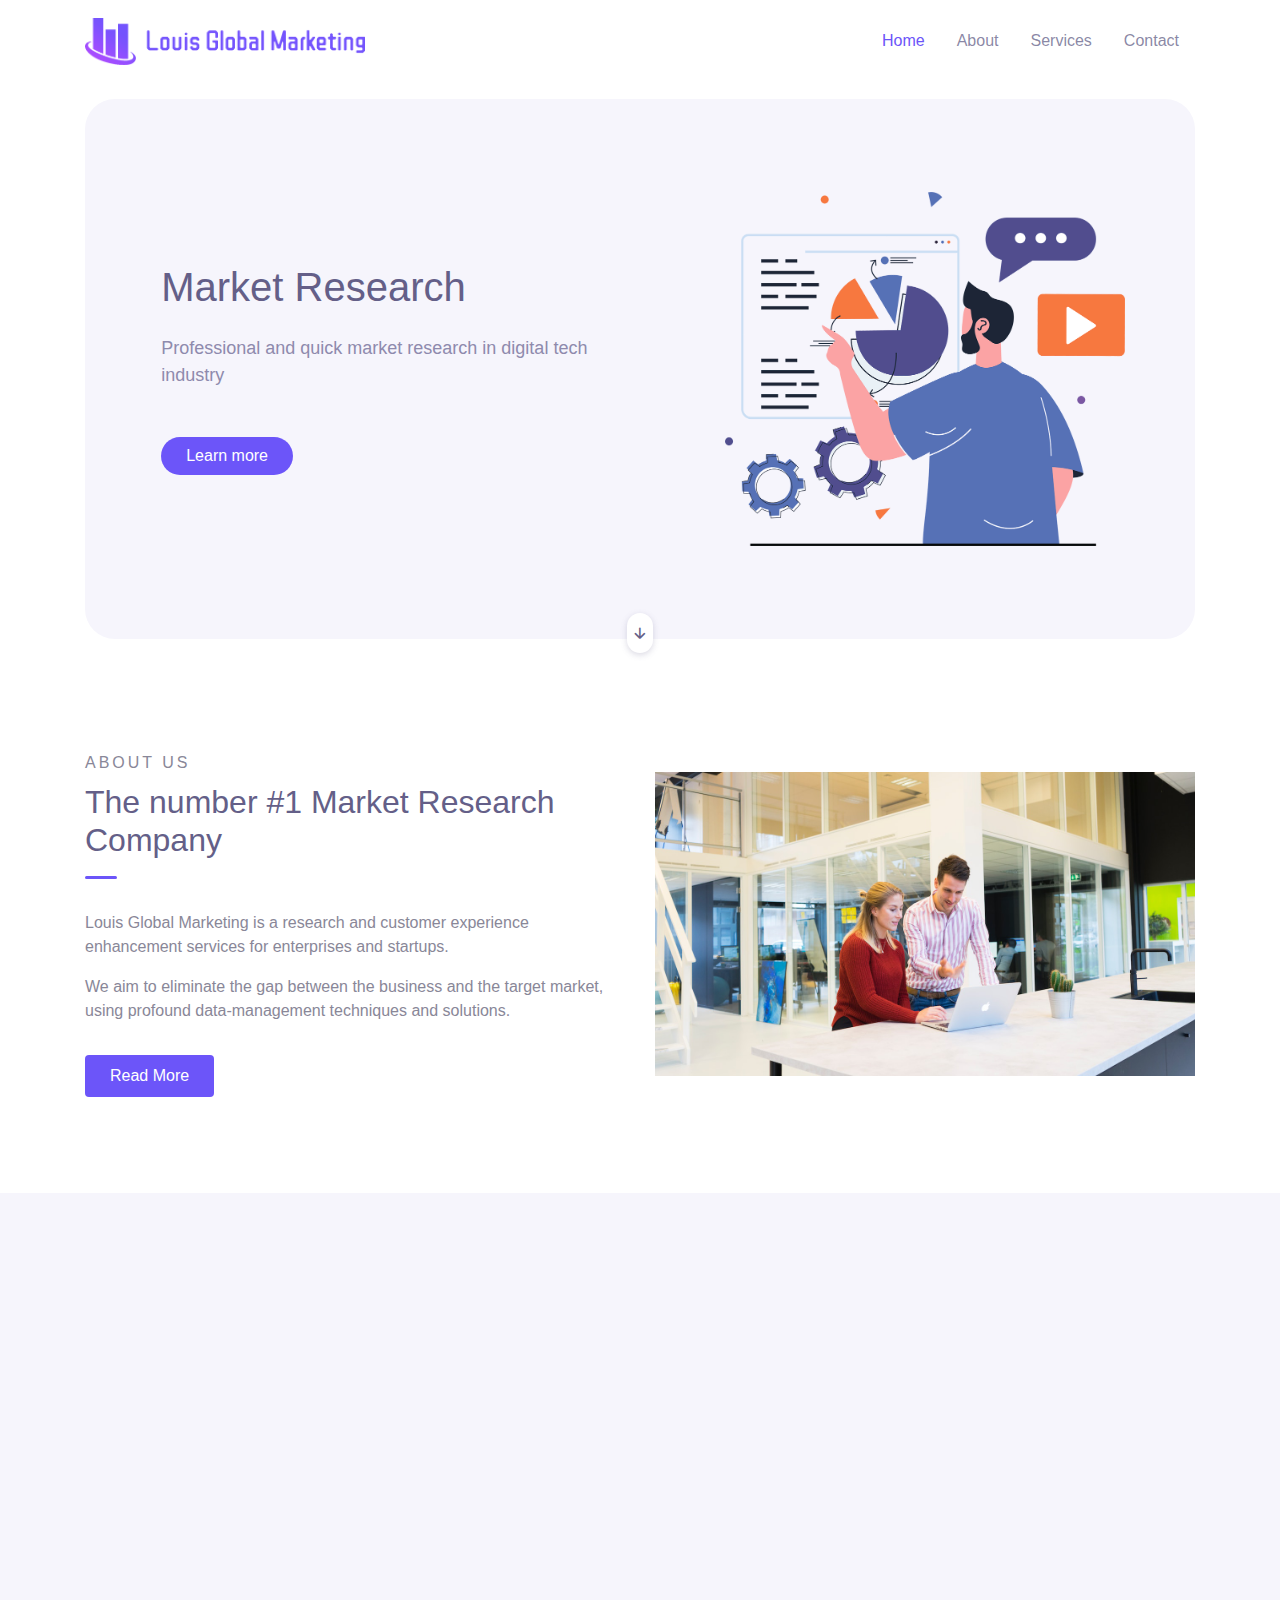
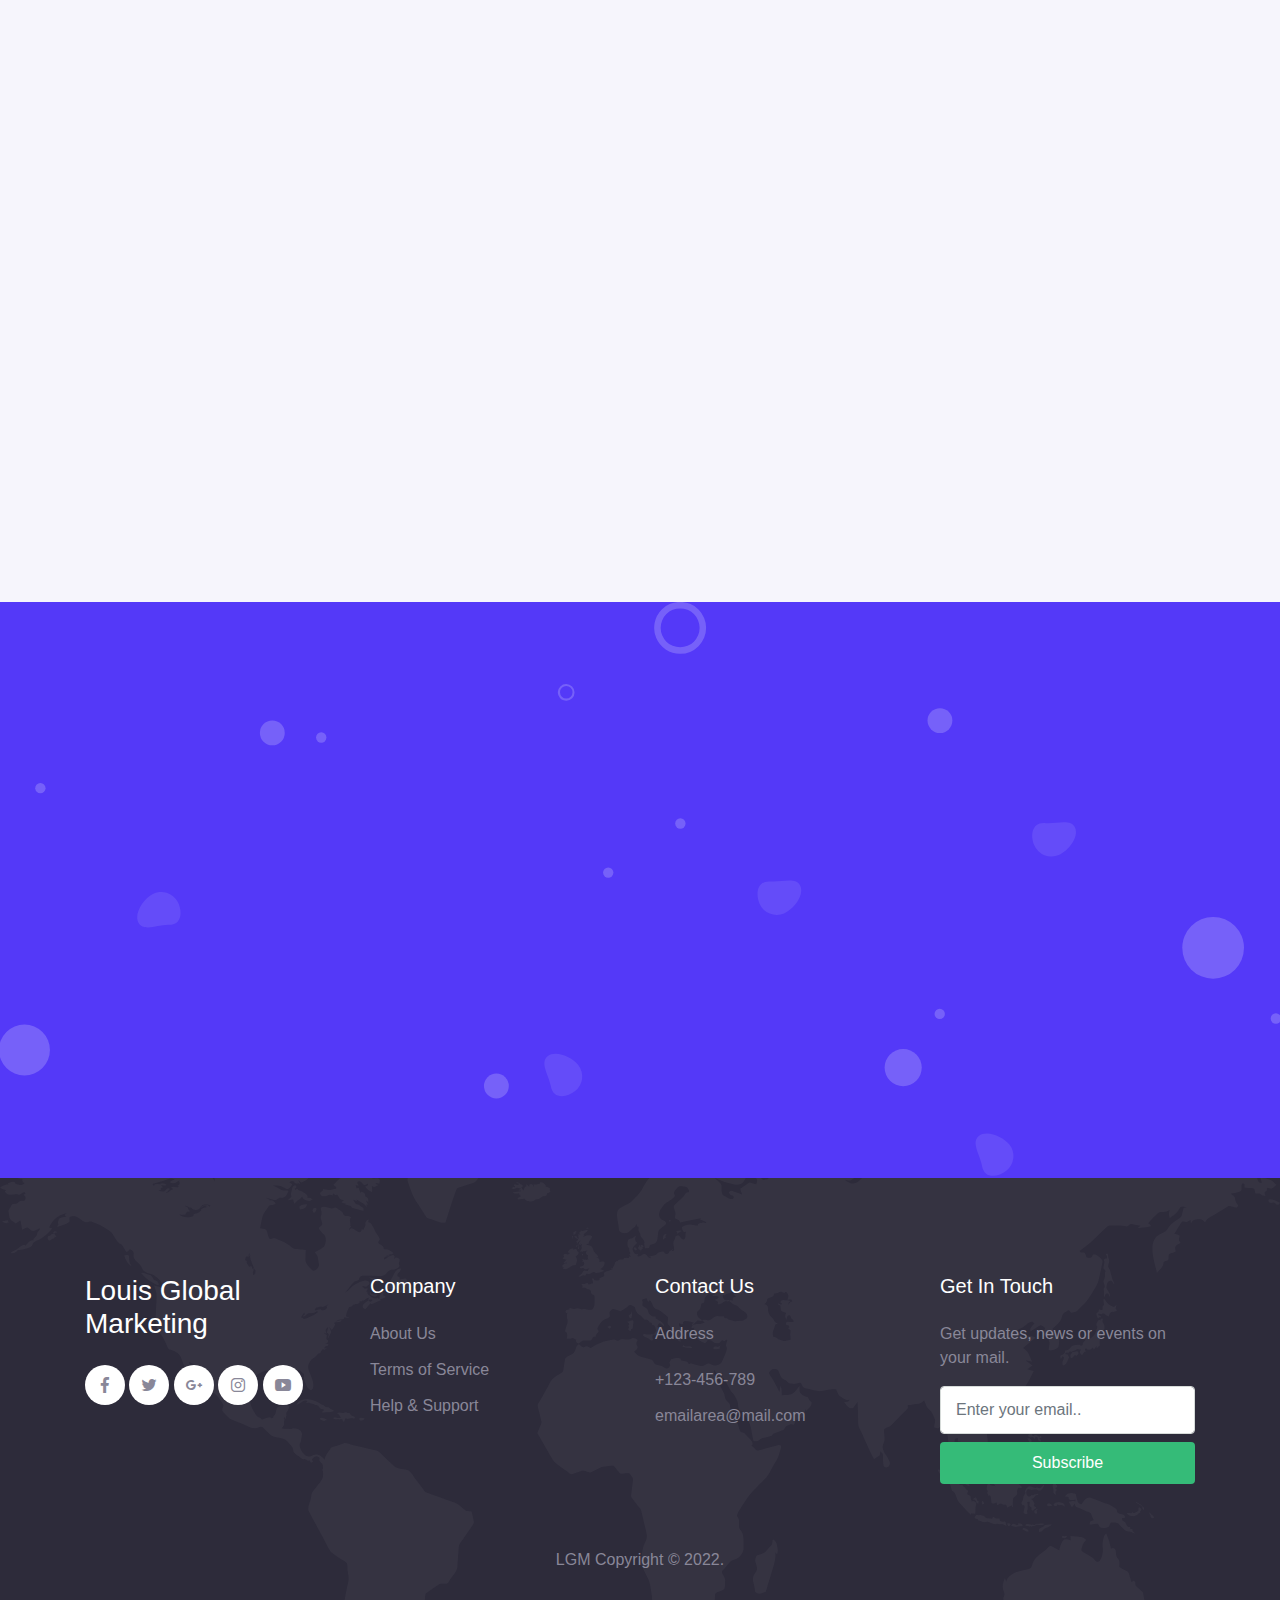
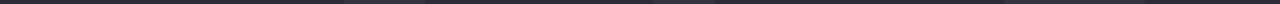
==== commit a8cf4f3c: "seo to mr" ====
--- a/html/index.html
+++ b/html/index.html
@@ -1,14 +1,15 @@
 <!DOCTYPE html>
 <html lang="en">
+
 <head>
   <meta charset="UTF-8">
   <meta name="viewport" content="width=device-width, initial-scale=1.0">
 
   <meta http-equiv="X-UA-Compatible" content="ie=edge">
 
-  <meta name="copyright" content="MACode ID, https://macodeid.com/">
-
-  <title>SeoGram - SEO Agency Template</title>
+   
+
+  <title>Louis Global Marketing</title>
 
   <link rel="stylesheet" href="../assets/css/maicons.css">
 
@@ -18,7 +19,14 @@
 
   <link rel="stylesheet" href="../assets/css/theme.css">
 
+  <link type="image/x-icon" rel="shortcut icon" href="../assets/img/favicons/32x32.ico">
+  <link type="image/png" sizes="16x16" rel="icon" href="../assets/img/favicons/16x16.png">
+  <link type="image/png" sizes="32x32" rel="icon" href="../assets/img/favicons/32x32.png">
+  <link type="image/png" sizes="96x96" rel="icon" href="../assets/img/favicons/96x96.png">
+  <link type="image/png" sizes="120x120" rel="icon" href="../assets/img/favicons/120x120.png">
+
 </head>
+
 <body>
 
   <!-- Back to top button -->
@@ -27,9 +35,11 @@
   <header>
     <nav class="navbar navbar-expand-lg navbar-light bg-white sticky" data-offset="500">
       <div class="container">
-        <a href="#" class="navbar-brand">Seo<span class="text-primary">Gram.</span></a>
-
-        <button class="navbar-toggler" data-toggle="collapse" data-target="#navbarContent" aria-controls="navbarContent" aria-expanded="false" aria-label="Toggle navigation">
+        <a href="./index.html" class="navbar-brand"><img style="width:280px; max-width:100%" src="../assets/img/logo.png"
+            alt="LGM"></a>
+
+        <button class="navbar-toggler" data-toggle="collapse" data-target="#navbarContent" aria-controls="navbarContent"
+          aria-expanded="false" aria-label="Toggle navigation">
           <span class="navbar-toggler-icon"></span>
         </button>
 
@@ -44,15 +54,15 @@
             <li class="nav-item">
               <a class="nav-link" href="service.html">Services</a>
             </li>
-            <li class="nav-item">
+            <!-- <li class="nav-item">
               <a class="nav-link" href="blog.html">Blog</a>
-            </li>
+            </li> -->
             <li class="nav-item">
               <a class="nav-link" href="contact.html">Contact</a>
             </li>
-            <li class="nav-item">
+            <!-- <li class="nav-item">
               <a class="btn btn-primary ml-lg-2" href="#">Free Analytics</a>
-            </li>
+            </li> -->
           </ul>
         </div>
 
@@ -63,13 +73,13 @@
       <div class="page-banner home-banner">
         <div class="row align-items-center flex-wrap-reverse h-100">
           <div class="col-md-6 py-5 wow fadeInLeft">
-            <h1 class="mb-4">Let's Check and Optimize your website!</h1>
-            <p class="text-lg text-grey mb-5">Ignite the most powerfull growth engine you have ever built for your company</p>
-            <a href="#" class="btn btn-primary btn-split">Watch Video <div class="fab"><span class="mai-play"></span></div></a>
+            <h1 class="mb-4">Market Research</h1>
+            <p class="text-lg text-grey mb-5">Professional and quick market research in digital tech industry</p>
+            <a href="#about" class="btn btn-primary btn-split">Learn more</a>
           </div>
           <div class="col-md-6 py-5 wow zoomIn">
             <div class="img-fluid text-center">
-              <img src="../assets/img/banner_image_1.svg" alt="">
+              <img style="max-width: 500px; width:100%" src="../assets/img/header-content.png" alt="">
             </div>
           </div>
         </div>
@@ -78,7 +88,7 @@
     </div>
   </header>
 
-  <div class="page-section">
+  <!-- <div class="page-section">
     <div class="container">
       <div class="row">
         <div class="col-lg-4">
@@ -118,24 +128,26 @@
           </div>
         </div>
       </div>
-    </div> <!-- .container -->
-  </div> <!-- .page-section -->
+    </div>
+  </div>  -->
 
   <div class="page-section" id="about">
     <div class="container">
       <div class="row align-items-center">
         <div class="col-lg-6 py-3 wow fadeInUp">
           <span class="subhead">About us</span>
-          <h2 class="title-section">The number #1 SEO Service Company</h2>
+          <h2 class="title-section">The number #1 Market Research Company</h2>
           <div class="divider"></div>
 
-          <p>Lorem ipsum dolor sit amet, consetetur sadipscing elitr, sed diam nonumy eirmod tempor invidunt ut labore et dolore magna aliquyam erat, sed diam voluptua.</p>
-          <p>At vero eos et accusam et justo duo dolores et ea rebum. Stet clita kasd gubergren.</p>
+          <p>Louis Global Marketing is a research and
+            customer experience enhancement services for enterprises and startups.</p>
+          <p>We aim to eliminate the gap between the business and the target market, using profound data-management
+            techniques and solutions.</p>
           <a href="about.html" class="btn btn-primary mt-3">Read More</a>
         </div>
         <div class="col-lg-6 py-3 wow fadeInRight">
           <div class="img-fluid py-3 text-center">
-            <img src="../assets/img/about_frame.png" alt="">
+            <img style="width:100%; max-width:600px;" src="../assets/img/about-us.jpg" alt="">
           </div>
         </div>
       </div>
@@ -146,88 +158,92 @@
     <div class="container">
       <div class="text-center wow fadeInUp">
         <div class="subhead">Our services</div>
-        <h2 class="title-section">How SEO Team Can Help</h2>
+        <h2 class="title-section">How Louis Global Marketing Team Can Help</h2>
         <div class="divider mx-auto"></div>
-      </div>
-
-        <div class="row">
-          <div class="col-sm-6 col-lg-4 col-xl-3 py-3 wow zoomIn">
-            <div class="features">
-              <div class="header mb-3">
-                <span class="mai-business"></span>
-              </div>
-              <h5>OnSite SEO</h5>
-              <p>We analyse your website's structure, internal architecture & other key</p>
-            </div>
-          </div>
-          <div class="col-sm-6 col-lg-4 col-xl-3 py-3 wow zoomIn">
-            <div class="features">
-              <div class="header mb-3">
-                <span class="mai-business"></span>
-              </div>
-              <h5>OnSite SEO</h5>
-              <p>We analyse your website's structure, internal architecture & other key</p>
-            </div>
-          </div>
-          <div class="col-sm-6 col-lg-4 col-xl-3 py-3 wow zoomIn">
-            <div class="features">
-              <div class="header mb-3">
-                <span class="mai-business"></span>
-              </div>
-              <h5>OnSite SEO</h5>
-              <p>We analyse your website's structure, internal architecture & other key</p>
-            </div>
-          </div>
-          <div class="col-sm-6 col-lg-4 col-xl-3 py-3 wow zoomIn">
-            <div class="features">
-              <div class="header mb-3">
-                <span class="mai-business"></span>
-              </div>
-              <h5>OnSite SEO</h5>
-              <p>We analyse your website's structure, internal architecture & other key</p>
-            </div>
-          </div>
-          <div class="col-sm-6 col-lg-4 col-xl-3 py-3 wow zoomIn">
-            <div class="features">
-              <div class="header mb-3">
-                <span class="mai-business"></span>
-              </div>
-              <h5>OnSite SEO</h5>
-              <p>We analyse your website's structure, internal architecture & other key</p>
-            </div>
-          </div>
-          <div class="col-sm-6 col-lg-4 col-xl-3 py-3 wow zoomIn">
-            <div class="features">
-              <div class="header mb-3">
-                <span class="mai-business"></span>
-              </div>
-              <h5>OnSite SEO</h5>
-              <p>We analyse your website's structure, internal architecture & other key</p>
-            </div>
-          </div>
-          <div class="col-sm-6 col-lg-4 col-xl-3 py-3 wow zoomIn">
-            <div class="features">
-              <div class="header mb-3">
-                <span class="mai-business"></span>
-              </div>
-              <h5>OnSite SEO</h5>
-              <p>We analyse your website's structure, internal architecture & other key</p>
-            </div>
-          </div>
-          <div class="col-sm-6 col-lg-4 col-xl-3 py-3 wow zoomIn">
-            <div class="features">
-              <div class="header mb-3">
-                <span class="mai-business"></span>
-              </div>
-              <h5>OnSite SEO</h5>
-              <p>We analyse your website's structure, internal architecture & other key</p>
-            </div>
-          </div>
-        </div>
-
+        <p>Louis Global Marketing offers a wide range of services in all regions. Our unique selling proposition is
+          effectiveness & efficency
+          derived from competence.
+
+          Cost consciousness and tight organisation structures are our top strengths.
+
+          Please take a look at a few of our selected services. Needless to say that we can cover every kind of consumer
+          target groups.
+
+          If you need further information please get in touch with us.</p>
+      </div>
+      <div class="row">
+        <div class="col-lg-4">
+          <div class="card-service wow fadeInUp">
+            <div class="header">
+              <img src="../assets/img/pharma-icon.png" style="width:100px" alt="">
+            </div>
+            <div class="body">
+              <h5 class="text-secondary">PHARMA & HEALTHCARE</h5>
+              <a href="../html/pages/pharma.html" class="btn btn-primary">Read More</a>
+            </div>
+          </div>
+        </div>
+        <div class="col-lg-4">
+          <div class="card-service wow fadeInUp">
+            <div class="header">
+              <img src="../assets/img/automotivea.png" style="width:100px" alt="">
+            </div>
+            <div class="body">
+              <h5 class="text-secondary">AUTOMOTIVEА</h5>
+              <a href="../html/pages/automotive.html" class="btn btn-primary">Read More</a>
+            </div>
+          </div>
+        </div>
+        <div class="col-lg-4">
+          <div class="card-service wow fadeInUp">
+            <div class="header">
+              <img src="../assets/img/business.png" style="width:100px" alt="">
+            </div>
+            <div class="body">
+              <h5 class="text-secondary">BUSINESS</h5>
+              <a href="../html/pages/business.html" class="btn btn-primary">Read More</a>
+            </div>
+          </div>
+        </div>
+      </div>
+      <div class="row">
+        <div class="col-lg-4">
+          <div class="card-service wow fadeInUp">
+            <div class="header">
+              <img src="../assets/img/online.png" style="width:100px" alt="">
+            </div>
+            <div class="body">
+              <h5 class="text-secondary">CAPI / CATI / ONLINE</h5>
+              <a href="../html/pages/online.html" class="btn btn-primary">Read More</a>
+            </div>
+          </div>
+        </div>
+        <div class="col-lg-4">
+          <div class="card-service wow fadeInUp">
+            <div class="header">
+              <img src="../assets/img/studio.png" style="width:100px" alt="">
+            </div>
+            <div class="body">
+              <h5 class="text-secondary">STUDIO (FOCUS GROUPS / IDIS)</h5>
+              <a href="../html/pages/studio.html" class="btn btn-primary">Read More</a>
+            </div>
+          </div>
+        </div>
+        <div class="col-lg-4">
+          <div class="card-service wow fadeInUp">
+            <div class="header">
+              <img src="../assets/img/shopping.png" style="width:100px" alt="">
+            </div>
+            <div class="body">
+              <h5 class="text-secondary">MYSTERY SHOPPING</h5>
+              <a href="../html/pages/mystery-shopping.html" class="btn btn-primary">Read More</a>
+            </div>
+          </div>
+        </div>
+      </div>
     </div> <!-- .container -->
   </div> <!-- .page-section -->
-
+  <!-- 
   <div class="page-section banner-seo-check">
     <div class="wrap bg-image" style="background-image: url(../assets/img/bg_pattern.svg);">
       <div class="container text-center">
@@ -240,12 +256,12 @@
             </form>
           </div>
         </div>
-      </div> <!-- .container -->
-    </div> <!-- .wrap -->
-  </div> <!-- .page-section -->
-
-  <div class="page-section">
-    <div class="container">
+      </div> 
+    </div>
+  </div>  -->
+
+  <!-- <div class="page-section"> -->
+  <!-- <div class="container">
       <div class="text-center wow fadeInUp">
         <div class="subhead">Pricing Plan</div>
         <h2 class="title-section">Choose plan the right for you</h2>
@@ -322,8 +338,8 @@
         </div>
 
       </div>
-    </div> <!-- .container -->
-  </div> <!-- .page-section -->
+    </div> -->
+  <!-- </div> -->
 
   <!-- Banner info -->
   <div class="page-section banner-info">
@@ -333,8 +349,9 @@
           <div class="col-lg-6 py-3 pr-lg-5 wow fadeInUp">
             <h2 class="title-section">SEO to Improve Brand <br> Visibility</h2>
             <div class="divider"></div>
-            <p>We're an experienced and talented team of passionate consultants who breathe with search engine marketing.</p>
-            
+            <p>We're an experienced and talented team of passionate consultants who breathe with search engine
+              marketing.</p>
+
             <ul class="theme-list theme-list-light text-white">
               <li>
                 <div class="h5">SEO Content Strategy</div>
@@ -357,70 +374,70 @@
   </div> <!-- .page-section -->
 
   <!-- Blog -->
-  <div class="page-section">
-    <div class="container">
-      <div class="text-center wow fadeInUp">
-        <div class="subhead">Our Blog</div>
-        <h2 class="title-section">Read Latest News</h2>
-        <div class="divider mx-auto"></div>
-      </div>
-
-      <div class="row mt-5">
-        <div class="col-lg-4 py-3 wow fadeInUp">
-          <div class="card-blog">
-            <div class="header">
-              <div class="post-thumb">
-                <img src="../assets/img/blog/blog-1.jpg" alt="">
-              </div>
-            </div>
-            <div class="body">
-              <h5 class="post-title"><a href="#">Source of Content Inspiration</a></h5>
-              <div class="post-date">Posted on <a href="#">27 Jan 2020</a></div>
-            </div>
-          </div>
-        </div>
-        
-        <div class="col-lg-4 py-3 wow fadeInUp">
-          <div class="card-blog">
-            <div class="header">
-              <div class="post-thumb">
-                <img src="../assets/img/blog/blog-2.jpg" alt="">
-              </div>
-            </div>
-            <div class="body">
-              <h5 class="post-title"><a href="#">Source of Content Inspiration</a></h5>
-              <div class="post-date">Posted on <a href="#">27 Jan 2020</a></div>
-            </div>
-          </div>
-        </div>
-
-        <div class="col-lg-4 py-3 wow fadeInUp">
-          <div class="card-blog">
-            <div class="header">
-              <div class="post-thumb">
-                <img src="../assets/img/blog/blog-3.jpg" alt="">
-              </div>
-            </div>
-            <div class="body">
-              <h5 class="post-title"><a href="#">Source of Content Inspiration</a></h5>
-              <div class="post-date">Posted on <a href="#">27 Jan 2020</a></div>
-            </div>
-          </div>
-        </div>
-
-        <div class="col-12 mt-4 text-center wow fadeInUp">
-          <a href="blog.html" class="btn btn-primary">View More</a>
-        </div>
-      </div>
-    </div>
+
+  <!-- <div class="container">
+    <div class="text-center wow fadeInUp">
+      <div class="subhead">Our Blog</div>
+      <h2 class="title-section">Read Latest News</h2>
+      <div class="divider mx-auto"></div>
+    </div>
+
+    <div class="row mt-5">
+      <div class="col-lg-4 py-3 wow fadeInUp">
+        <div class="card-blog">
+          <div class="header">
+            <div class="post-thumb">
+              <img src="../assets/img/blog/blog-1.jpg" alt="">
+            </div>
+          </div>
+          <div class="body">
+            <h5 class="post-title"><a href="#">Source of Content Inspiration</a></h5>
+            <div class="post-date">Posted on <a href="#">27 Jan 2020</a></div>
+          </div>
+        </div>
+      </div>
+
+      <div class="col-lg-4 py-3 wow fadeInUp">
+        <div class="card-blog">
+          <div class="header">
+            <div class="post-thumb">
+              <img src="../assets/img/blog/blog-2.jpg" alt="">
+            </div>
+          </div>
+          <div class="body">
+            <h5 class="post-title"><a href="#">Source of Content Inspiration</a></h5>
+            <div class="post-date">Posted on <a href="#">27 Jan 2020</a></div>
+          </div>
+        </div>
+      </div>
+
+      <div class="col-lg-4 py-3 wow fadeInUp">
+        <div class="card-blog">
+          <div class="header">
+            <div class="post-thumb">
+              <img src="../assets/img/blog/blog-3.jpg" alt="">
+            </div>
+          </div>
+          <div class="body">
+            <h5 class="post-title"><a href="#">Source of Content Inspiration</a></h5>
+            <div class="post-date">Posted on <a href="#">27 Jan 2020</a></div>
+          </div>
+        </div>
+      </div>
+
+      <div class="col-12 mt-4 text-center wow fadeInUp">
+        <a href="blog.html" class="btn btn-primary">View More</a>
+      </div>
+    </div>
+  </div> -->
   </div>
 
   <footer class="page-footer bg-image" style="background-image: url(../assets/img/world_pattern.svg);">
     <div class="container">
       <div class="row mb-5">
         <div class="col-lg-3 py-3">
-          <h3>SEOGram</h3>
-          <p>Lorem ipsum dolor sit amet consectetur adipisicing elit. Libero amet, repellendus eius blanditiis in iusto eligendi iure.</p>
+          <h3>Louis Global Marketing</h3>
+          <p></p>
 
           <div class="social-media-button">
             <a href="#"><span class="mai-logo-facebook-f"></span></a>
@@ -434,20 +451,18 @@
           <h5>Company</h5>
           <ul class="footer-menu">
             <li><a href="#">About Us</a></li>
-            <li><a href="#">Career</a></li>
-            <li><a href="#">Advertise</a></li>
             <li><a href="#">Terms of Service</a></li>
             <li><a href="#">Help & Support</a></li>
           </ul>
         </div>
         <div class="col-lg-3 py-3">
           <h5>Contact Us</h5>
-          <p>203 Fake St. Mountain View, San Francisco, California, USA</p>
-          <a href="#" class="footer-link">+00 1122 3344 5566</a>
-          <a href="#" class="footer-link">seogram@temporary.com</a>
+          <p>Address</p>
+          <a href="#" class="footer-link">+123-456-789</a>
+          <a href="#" class="footer-link">emailarea@mail.com</a>
         </div>
         <div class="col-lg-3 py-3">
-          <h5>Newsletter</h5>
+          <h5>Get In Touch</h5>
           <p>Get updates, news or events on your mail.</p>
           <form action="#">
             <input type="text" class="form-control" placeholder="Enter your email..">
@@ -456,19 +471,20 @@
         </div>
       </div>
 
-      <p class="text-center" id="copyright">Copyright &copy; 2020. This template design and develop by <a href="https://macodeid.com/" target="_blank">MACode ID</a></p>
+      <p class="text-center" id="copyright">LGM Copyright &copy; 2022.</p>
     </div>
   </footer>
 
-<script src="../assets/js/jquery-3.5.1.min.js"></script>
-
-<script src="../assets/js/bootstrap.bundle.min.js"></script>
-
-<script src="../assets/js/google-maps.js"></script>
-
-<script src="../assets/vendor/wow/wow.min.js"></script>
-
-<script src="../assets/js/theme.js"></script>
-  
+  <script src="../assets/js/jquery-3.5.1.min.js"></script>
+
+  <script src="../assets/js/bootstrap.bundle.min.js"></script>
+
+  <script src="../assets/js/google-maps.js"></script>
+
+  <script src="../assets/vendor/wow/wow.min.js"></script>
+
+  <script src="../assets/js/theme.js"></script>
+
 </body>
+
 </html>--- a/assets/css/theme.css
+++ b/assets/css/theme.css
@@ -157,6 +157,7 @@
 
 .text-secondary {
   color: #645F88 !important;
+  height: 50px;
 }
 
 a.text-secondary:hover, a.text-secondary:focus {
@@ -645,7 +646,7 @@
 .btn-danger:hover,
 .btn-dark:hover {
   color: #fff;
-  background-color: #645F88;
+  background-color: #4c3cb4;
   border-color: transparent;
 }
 
@@ -1441,7 +1442,7 @@
   border-radius: 40px;
   padding-top: 6px;
   padding-bottom: 6px;
-  padding-right: 6px;
+  /* padding-right: 6px; */
 }
 
 .btn-split .fab {
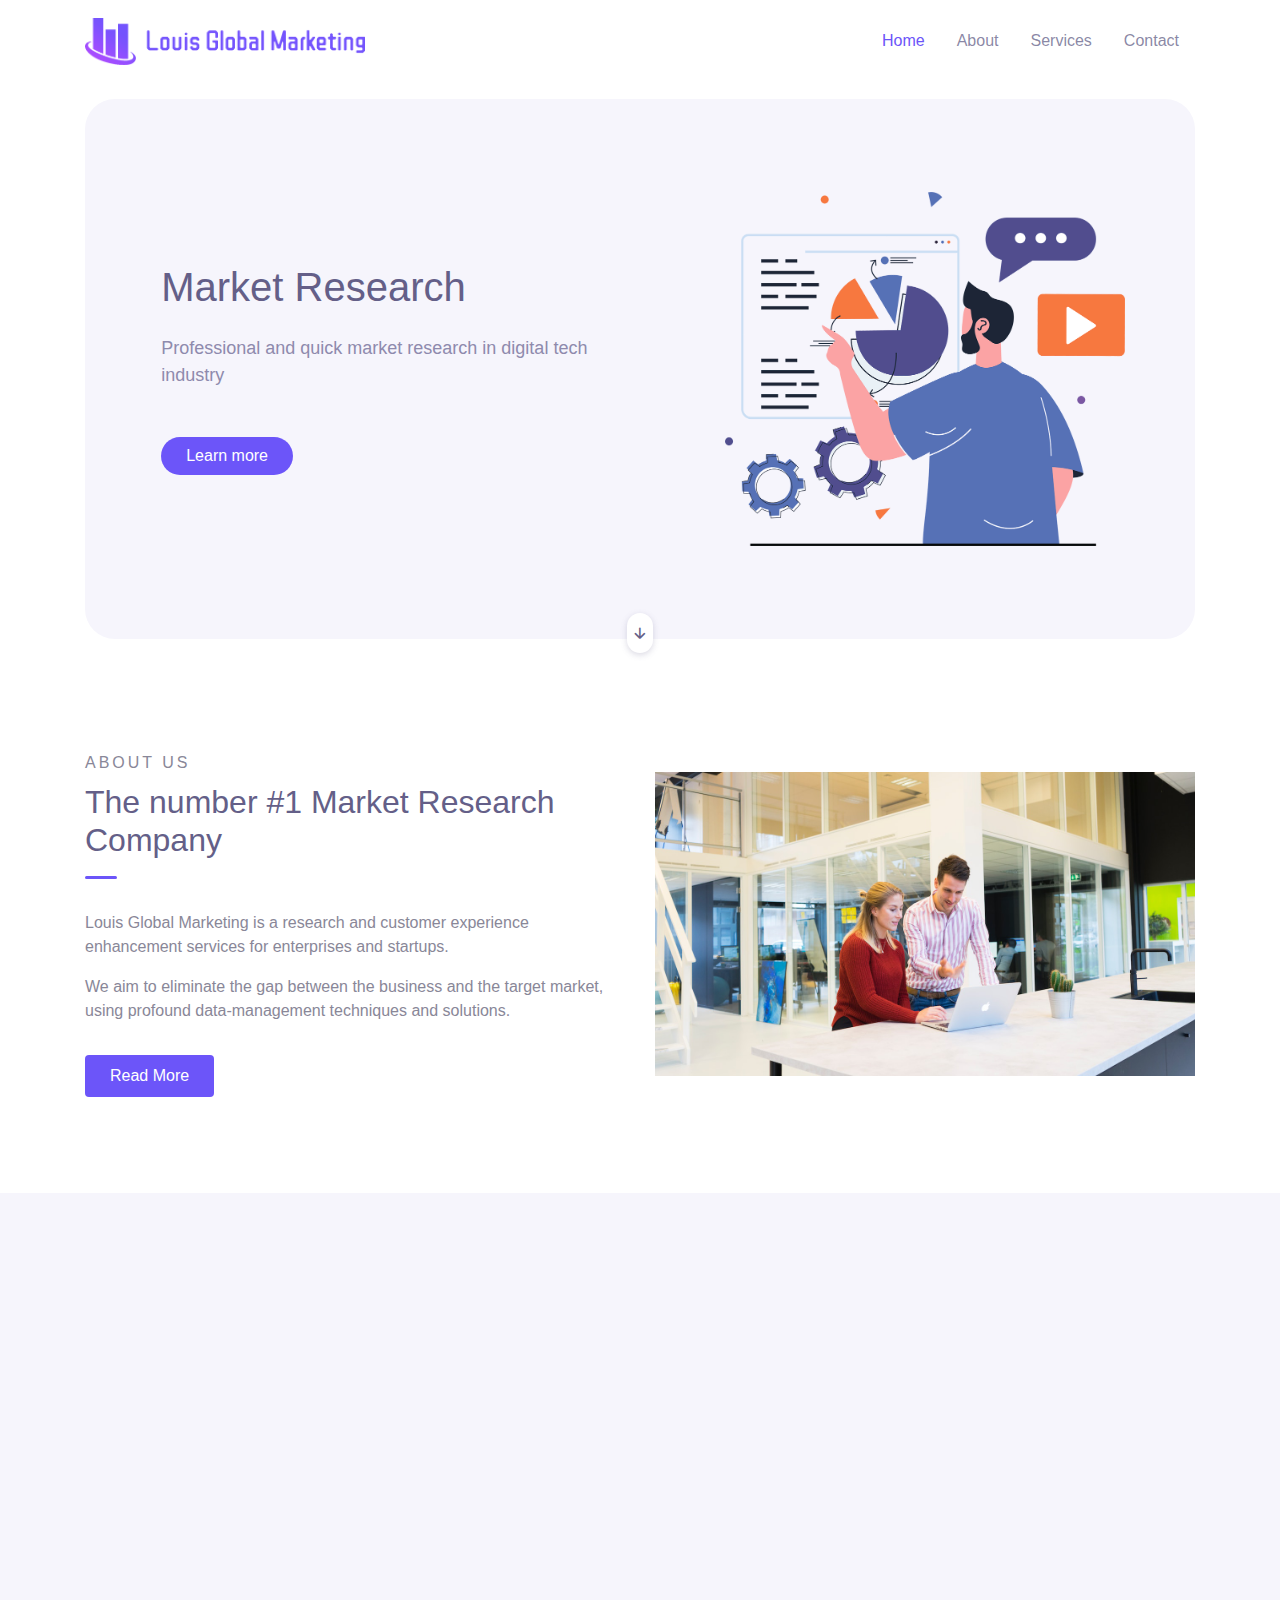
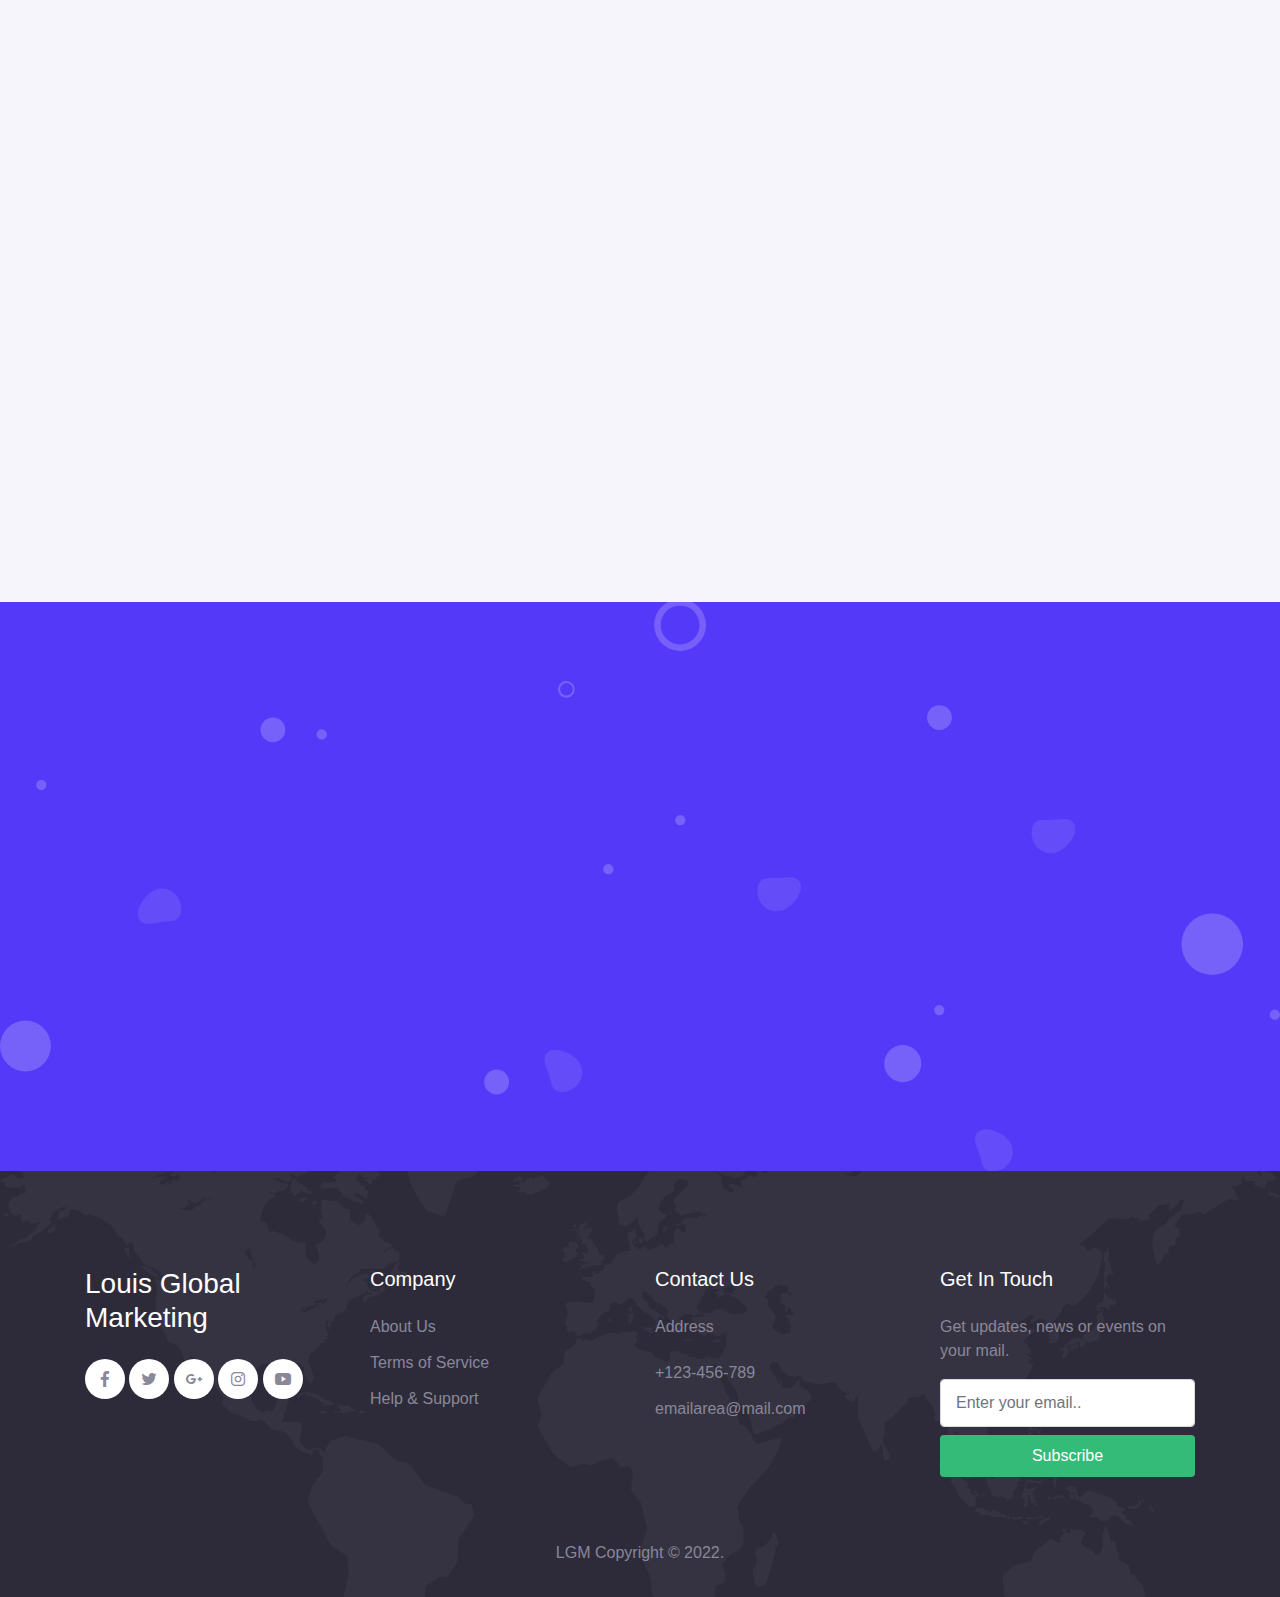
==== commit 783fd340: "about page updates" ====
--- a/html/index.html
+++ b/html/index.html
@@ -7,7 +7,7 @@
 
   <meta http-equiv="X-UA-Compatible" content="ie=edge">
 
-   
+
 
   <title>Louis Global Marketing</title>
 
@@ -35,8 +35,8 @@
   <header>
     <nav class="navbar navbar-expand-lg navbar-light bg-white sticky" data-offset="500">
       <div class="container">
-        <a href="./index.html" class="navbar-brand"><img style="width:280px; max-width:100%" src="../assets/img/logo.png"
-            alt="LGM"></a>
+        <a href="./index.html" class="navbar-brand"><img style="width:280px; max-width:100%"
+            src="../assets/img/logo.png" alt="LGM"></a>
 
         <button class="navbar-toggler" data-toggle="collapse" data-target="#navbarContent" aria-controls="navbarContent"
           aria-expanded="false" aria-label="Toggle navigation">
@@ -347,19 +347,24 @@
       <div class="container">
         <div class="row align-items-center">
           <div class="col-lg-6 py-3 pr-lg-5 wow fadeInUp">
-            <h2 class="title-section">SEO to Improve Brand <br> Visibility</h2>
+            <h2 class="title-section">
+              ROBUST ANALYTICS</h2>
             <div class="divider"></div>
-            <p>We're an experienced and talented team of passionate consultants who breathe with search engine
-              marketing.</p>
-
+            <p>Advanced market research techniques, made uncomplicated</p>
+            <p>Optimize your buyer targeting, product features, pricing, and other strategies using sophisticated
+              analyses and research techniques, including:</p>
             <ul class="theme-list theme-list-light text-white">
               <li>
-                <div class="h5">SEO Content Strategy</div>
-                <p>Lorem ipsum dolor sit amet, consetetur sadipscing elitr, sed diam nonumy eirmod tempor</p>
+                <p>Key Driver Analysis</p>
               </li>
               <li>
-                <div class="h5">B2B SEO</div>
-                <p>Lorem ipsum dolor sit amet, consetetur sadipscing elitr, sed diam nonumy eirmod tempor</p>
+                <p>Conjoint & MaxDiff</p>
+              </li>
+              <li>
+                <p>Van Westendorp</p>
+              </li>
+              <li>
+                <p>Cluster Analysis</p>
               </li>
             </ul>
           </div>
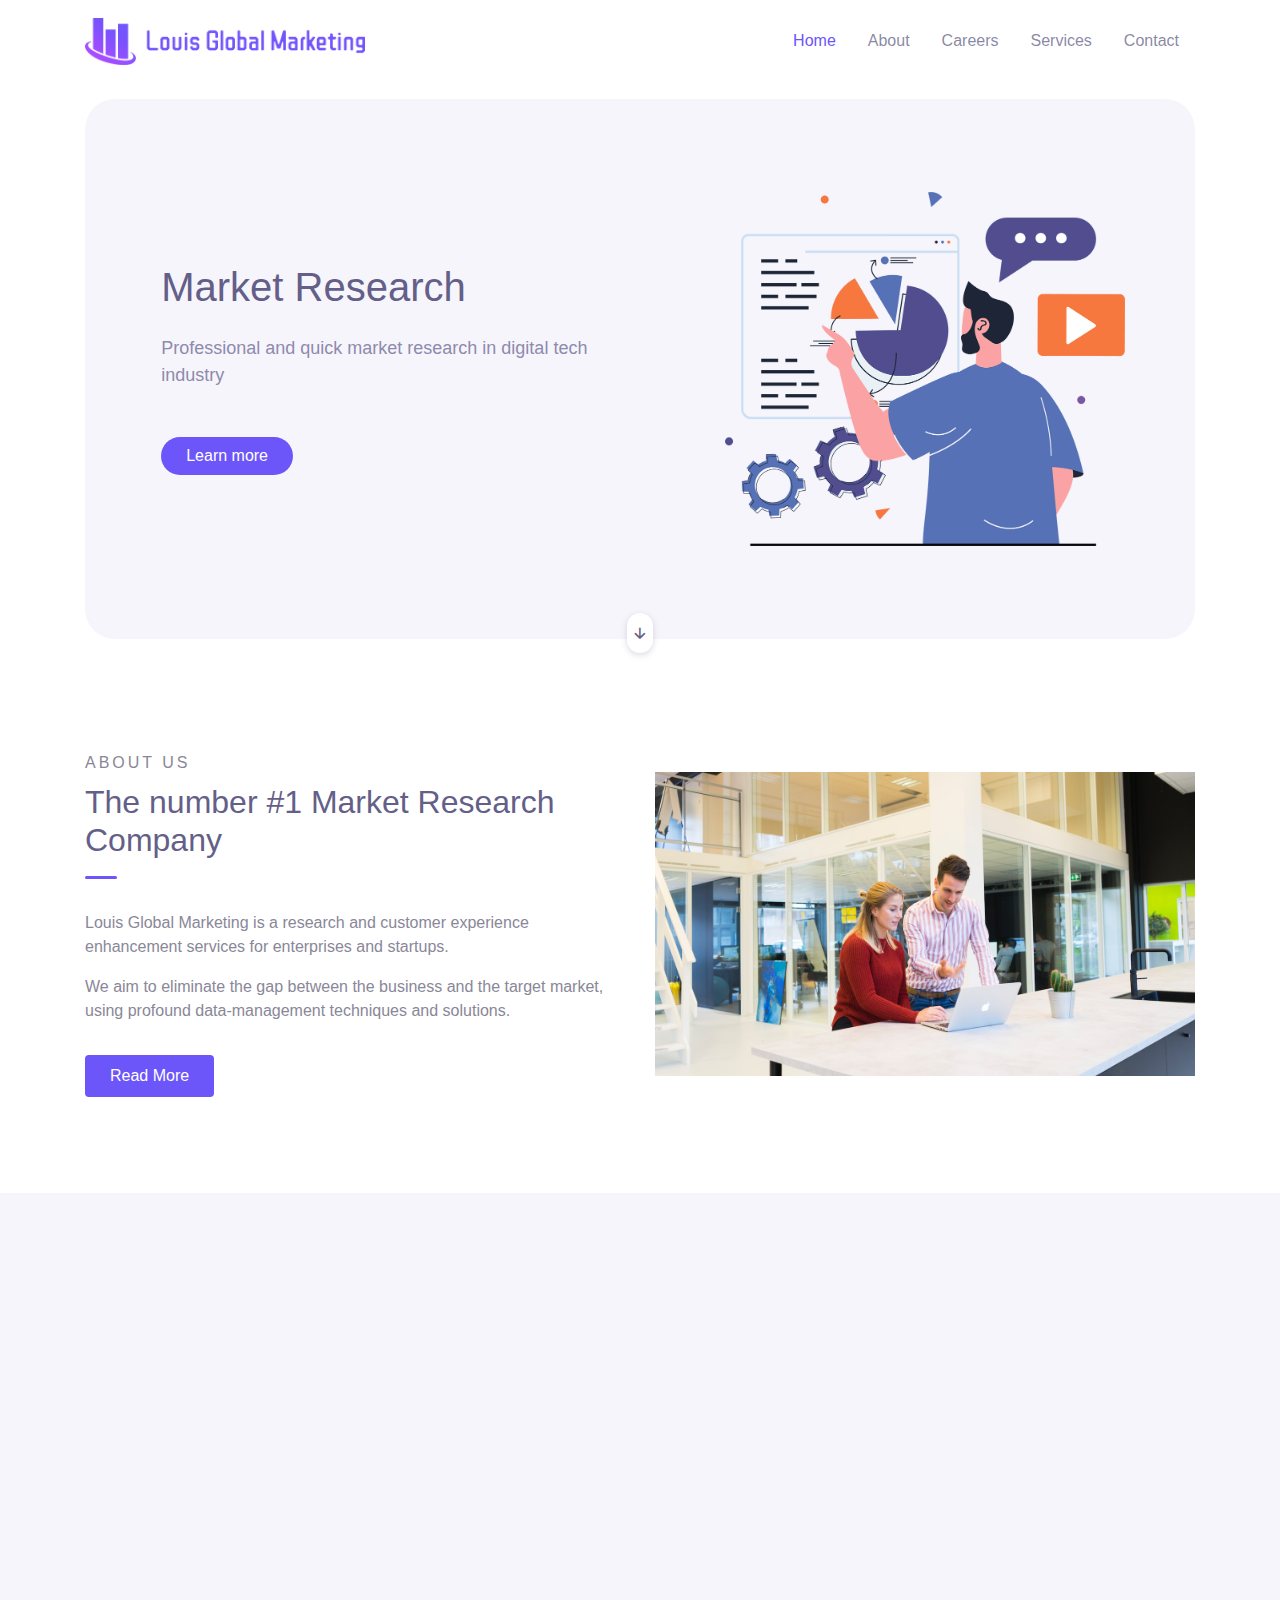
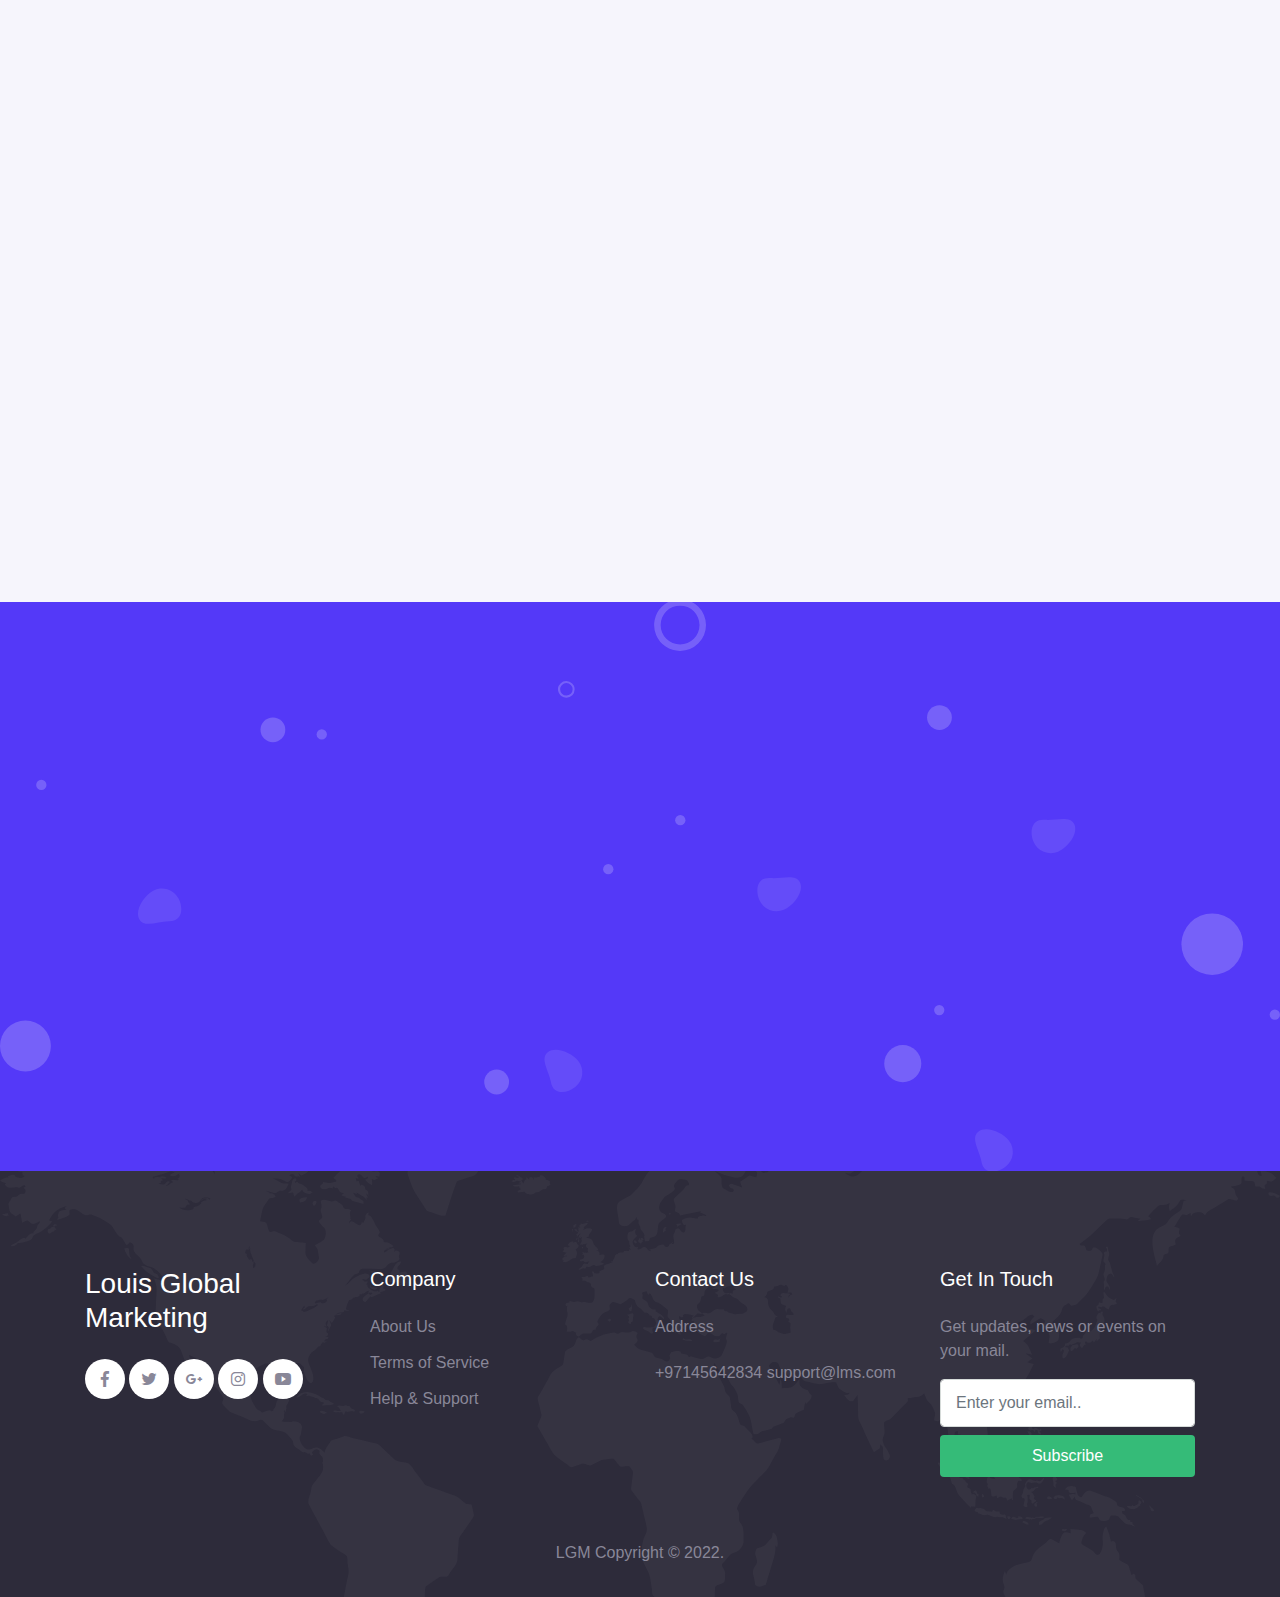
==== commit b78c168c: "careers page added" ====
--- a/html/index.html
+++ b/html/index.html
@@ -52,6 +52,9 @@
               <a class="nav-link" href="about.html">About</a>
             </li>
             <li class="nav-item">
+              <a class="nav-link" href="careers.html">Careers</a>
+            </li>
+            <li class=" nav-item">
               <a class="nav-link" href="service.html">Services</a>
             </li>
             <!-- <li class="nav-item">
@@ -463,8 +466,8 @@
         <div class="col-lg-3 py-3">
           <h5>Contact Us</h5>
           <p>Address</p>
-          <a href="#" class="footer-link">+123-456-789</a>
-          <a href="#" class="footer-link">emailarea@mail.com</a>
+          <a href="#" class="footer-link">+97145642834</a>
+          <a href="#" class="footer-link">support@lms.com</a>
         </div>
         <div class="col-lg-3 py-3">
           <h5>Get In Touch</h5>
--- a/assets/css/theme.css
+++ b/assets/css/theme.css
@@ -63,7 +63,8 @@
   background-color: #6C55F9 !important;
 }
 
-a.bg-primary:hover, a.bg-primary:focus {
+a.bg-primary:hover,
+a.bg-primary:focus {
   background-color: #5d47eb !important;
 }
 
@@ -71,7 +72,8 @@
   background-color: #FF3D85 !important;
 }
 
-a.bg-accent:hover, a.bg-accent:focus {
+a.bg-accent:hover,
+a.bg-accent:focus {
   background-color: #e93577 !important;
 }
 
@@ -79,7 +81,8 @@
   background-color: #645F88 !important;
 }
 
-a.bg-secondary:hover, a.bg-secondary:focus {
+a.bg-secondary:hover,
+a.bg-secondary:focus {
   background-color: #59547c !important;
 }
 
@@ -87,7 +90,8 @@
   background-color: #35bb78 !important;
 }
 
-a.bg-success:hover, a.bg-success:focus {
+a.bg-success:hover,
+a.bg-success:focus {
   background-color: #28a868 !important;
 }
 
@@ -95,7 +99,8 @@
   background-color: #05B4E1 !important;
 }
 
-a.bg-info:hover, a.bg-info:focus {
+a.bg-info:hover,
+a.bg-info:focus {
   background-color: #07a2c8 !important;
 }
 
@@ -103,7 +108,8 @@
   background-color: #FAC14D !important;
 }
 
-a.bg-warning:hover, a.bg-warning:focus {
+a.bg-warning:hover,
+a.bg-warning:focus {
   background-color: #ebb039 !important;
 }
 
@@ -111,7 +117,8 @@
   background-color: #FF4943 !important;
 }
 
-a.bg-danger:hover, a.bg-danger:focus {
+a.bg-danger:hover,
+a.bg-danger:focus {
   background-color: #e73832 !important;
 }
 
@@ -119,7 +126,8 @@
   background-color: #8e8aad !important;
 }
 
-a.bg-grey:hover, a.bg-grey:focus {
+a.bg-grey:hover,
+a.bg-grey:focus {
   background-color: #7d7a99 !important;
 }
 
@@ -127,7 +135,8 @@
   background-color: #F6F5FC !important;
 }
 
-a.bg-light:hover, a.bg-light:focus {
+a.bg-light:hover,
+a.bg-light:focus {
   background-color: #EDECF5 !important;
 }
 
@@ -135,7 +144,8 @@
   background-color: #2D2B3A !important;
 }
 
-a.bg-dark:hover, a.bg-dark:focus {
+a.bg-dark:hover,
+a.bg-dark:focus {
   background-color: #1d1b25 !important;
 }
 
@@ -143,7 +153,8 @@
   color: #6C55F9 !important;
 }
 
-a.text-primary:hover, a.text-primary:focus {
+a.text-primary:hover,
+a.text-primary:focus {
   color: #5d47eb !important;
 }
 
@@ -151,7 +162,8 @@
   color: #FF3D85 !important;
 }
 
-a.text-accent:hover, a.text-accent:focus {
+a.text-accent:hover,
+a.text-accent:focus {
   color: #e93577 !important;
 }
 
@@ -160,7 +172,8 @@
   height: 50px;
 }
 
-a.text-secondary:hover, a.text-secondary:focus {
+a.text-secondary:hover,
+a.text-secondary:focus {
   color: #59547c !important;
 }
 
@@ -168,7 +181,8 @@
   color: #35bb78 !important;
 }
 
-a.text-success:hover, a.text-success:focus {
+a.text-success:hover,
+a.text-success:focus {
   color: #28a868 !important;
 }
 
@@ -176,7 +190,8 @@
   color: #05B4E1 !important;
 }
 
-a.text-info:hover, a.text-info:focus {
+a.text-info:hover,
+a.text-info:focus {
   color: #07a2c8 !important;
 }
 
@@ -184,7 +199,8 @@
   color: #FAC14D !important;
 }
 
-a.text-warning:hover, a.text-warning:focus {
+a.text-warning:hover,
+a.text-warning:focus {
   color: #ebb039 !important;
 }
 
@@ -192,7 +208,8 @@
   color: #FF4943 !important;
 }
 
-a.text-danger:hover, a.text-danger:focus {
+a.text-danger:hover,
+a.text-danger:focus {
   color: #e73832 !important;
 }
 
@@ -200,7 +217,8 @@
   color: #8e8aad !important;
 }
 
-a.text-grey:hover, a.text-grey:focus {
+a.text-grey:hover,
+a.text-grey:focus {
   color: #7d7a99 !important;
 }
 
@@ -208,7 +226,8 @@
   color: #F6F5FC !important;
 }
 
-a.text-light:hover, a.text-light:focus {
+a.text-light:hover,
+a.text-light:focus {
   color: #EDECF5 !important;
 }
 
@@ -216,7 +235,8 @@
   color: #2D2B3A !important;
 }
 
-a.text-dark:hover, a.text-dark:focus {
+a.text-dark:hover,
+a.text-dark:focus {
   color: #1d1b25 !important;
 }
 
@@ -414,21 +434,24 @@
   border-color: transparent;
 }
 
-.btn-primary.disabled, .btn-primary:disabled {
+.btn-primary.disabled,
+.btn-primary:disabled {
   color: #fff;
   background-color: #5d47eb;
   border-color: transparent;
 }
 
-.btn-primary:not(:disabled):not(.disabled):active, .btn-primary:not(:disabled):not(.disabled).active,
-.show > .btn-primary.dropdown-toggle {
+.btn-primary:not(:disabled):not(.disabled):active,
+.btn-primary:not(:disabled):not(.disabled).active,
+.show>.btn-primary.dropdown-toggle {
   color: #fff;
   background-color: #6C55F9;
   border-color: #5d47eb;
 }
 
-.btn-primary:not(:disabled):not(.disabled):active:focus, .btn-primary:not(:disabled):not(.disabled).active:focus,
-.show > .btn-primary.dropdown-toggle:focus {
+.btn-primary:not(:disabled):not(.disabled):active:focus,
+.btn-primary:not(:disabled):not(.disabled).active:focus,
+.show>.btn-primary.dropdown-toggle:focus {
   box-shadow: none;
 }
 
@@ -438,21 +461,24 @@
   border-color: transparent;
 }
 
-.btn-accent.disabled, .btn-accent:disabled {
+.btn-accent.disabled,
+.btn-accent:disabled {
   color: #fff;
   background-color: #e93577;
   border-color: transparent;
 }
 
-.btn-accent:not(:disabled):not(.disabled):active, .btn-accent:not(:disabled):not(.disabled).active,
-.show > .btn-accent.dropdown-toggle {
+.btn-accent:not(:disabled):not(.disabled):active,
+.btn-accent:not(:disabled):not(.disabled).active,
+.show>.btn-accent.dropdown-toggle {
   color: #fff;
   background-color: #FF3D85;
   border-color: #e93577;
 }
 
-.btn-accent:not(:disabled):not(.disabled):active:focus, .btn-accent:not(:disabled):not(.disabled).active:focus,
-.show > .btn-accent.dropdown-toggle:focus {
+.btn-accent:not(:disabled):not(.disabled):active:focus,
+.btn-accent:not(:disabled):not(.disabled).active:focus,
+.show>.btn-accent.dropdown-toggle:focus {
   box-shadow: none;
 }
 
@@ -462,21 +488,24 @@
   border-color: transparent;
 }
 
-.btn-secondary.disabled, .btn-secondary:disabled {
+.btn-secondary.disabled,
+.btn-secondary:disabled {
   color: #fff;
   background-color: #59547c;
   border-color: transparent;
 }
 
-.btn-secondary:not(:disabled):not(.disabled):active, .btn-secondary:not(:disabled):not(.disabled).active,
-.show > .btn-secondary.dropdown-toggle {
+.btn-secondary:not(:disabled):not(.disabled):active,
+.btn-secondary:not(:disabled):not(.disabled).active,
+.show>.btn-secondary.dropdown-toggle {
   color: #fff;
   background-color: #645F88;
   border-color: #59547c;
 }
 
-.btn-secondary:not(:disabled):not(.disabled):active:focus, .btn-secondary:not(:disabled):not(.disabled).active:focus,
-.show > .btn-secondary.dropdown-toggle:focus {
+.btn-secondary:not(:disabled):not(.disabled):active:focus,
+.btn-secondary:not(:disabled):not(.disabled).active:focus,
+.show>.btn-secondary.dropdown-toggle:focus {
   box-shadow: none;
 }
 
@@ -486,21 +515,24 @@
   border-color: transparent;
 }
 
-.btn-success.disabled, .btn-success:disabled {
+.btn-success.disabled,
+.btn-success:disabled {
   color: #fff;
   background-color: #28a868;
   border-color: transparent;
 }
 
-.btn-success:not(:disabled):not(.disabled):active, .btn-success:not(:disabled):not(.disabled).active,
-.show > .btn-success.dropdown-toggle {
+.btn-success:not(:disabled):not(.disabled):active,
+.btn-success:not(:disabled):not(.disabled).active,
+.show>.btn-success.dropdown-toggle {
   color: #fff;
   background-color: #35bb78;
   border-color: #28a868;
 }
 
-.btn-success:not(:disabled):not(.disabled):active:focus, .btn-success:not(:disabled):not(.disabled).active:focus,
-.show > .btn-success.dropdown-toggle:focus {
+.btn-success:not(:disabled):not(.disabled):active:focus,
+.btn-success:not(:disabled):not(.disabled).active:focus,
+.show>.btn-success.dropdown-toggle:focus {
   box-shadow: none;
 }
 
@@ -510,21 +542,24 @@
   border-color: transparent;
 }
 
-.btn-info.disabled, .btn-info:disabled {
+.btn-info.disabled,
+.btn-info:disabled {
   color: #fff;
   background-color: #07a2c8;
   border-color: transparent;
 }
 
-.btn-info:not(:disabled):not(.disabled):active, .btn-info:not(:disabled):not(.disabled).active,
-.show > .btn-info.dropdown-toggle {
+.btn-info:not(:disabled):not(.disabled):active,
+.btn-info:not(:disabled):not(.disabled).active,
+.show>.btn-info.dropdown-toggle {
   color: #fff;
   background-color: #05B4E1;
   border-color: #07a2c8;
 }
 
-.btn-info:not(:disabled):not(.disabled):active:focus, .btn-info:not(:disabled):not(.disabled).active:focus,
-.show > .btn-info.dropdown-toggle:focus {
+.btn-info:not(:disabled):not(.disabled):active:focus,
+.btn-info:not(:disabled):not(.disabled).active:focus,
+.show>.btn-info.dropdown-toggle:focus {
   box-shadow: none;
 }
 
@@ -534,21 +569,24 @@
   border-color: transparent;
 }
 
-.btn-warning.disabled, .btn-warning:disabled {
+.btn-warning.disabled,
+.btn-warning:disabled {
   color: #343531;
   background-color: #ebb039;
   border-color: transparent;
 }
 
-.btn-warning:not(:disabled):not(.disabled):active, .btn-warning:not(:disabled):not(.disabled).active,
-.show > .btn-warning.dropdown-toggle {
+.btn-warning:not(:disabled):not(.disabled):active,
+.btn-warning:not(:disabled):not(.disabled).active,
+.show>.btn-warning.dropdown-toggle {
   color: #343531;
   background-color: #FAC14D;
   border-color: #ebb039;
 }
 
-.btn-warning:not(:disabled):not(.disabled):active:focus, .btn-warning:not(:disabled):not(.disabled).active:focus,
-.show > .btn-warning.dropdown-toggle:focus {
+.btn-warning:not(:disabled):not(.disabled):active:focus,
+.btn-warning:not(:disabled):not(.disabled).active:focus,
+.show>.btn-warning.dropdown-toggle:focus {
   box-shadow: none;
 }
 
@@ -558,21 +596,24 @@
   border-color: transparent;
 }
 
-.btn-danger.disabled, .btn-danger:disabled {
+.btn-danger.disabled,
+.btn-danger:disabled {
   color: #fff;
   background-color: #e73832;
   border-color: transparent;
 }
 
-.btn-danger:not(:disabled):not(.disabled):active, .btn-danger:not(:disabled):not(.disabled).active,
-.show > .btn-danger.dropdown-toggle {
+.btn-danger:not(:disabled):not(.disabled):active,
+.btn-danger:not(:disabled):not(.disabled).active,
+.show>.btn-danger.dropdown-toggle {
   color: #fff;
   background-color: #FF4943;
   border-color: #e73832;
 }
 
-.btn-danger:not(:disabled):not(.disabled):active:focus, .btn-danger:not(:disabled):not(.disabled).active:focus,
-.show > .btn-danger.dropdown-toggle:focus {
+.btn-danger:not(:disabled):not(.disabled):active:focus,
+.btn-danger:not(:disabled):not(.disabled).active:focus,
+.show>.btn-danger.dropdown-toggle:focus {
   box-shadow: none;
 }
 
@@ -588,28 +629,32 @@
   border-color: transparent;
 }
 
-.btn-light:focus, .btn-light.focus {
+.btn-light:focus,
+.btn-light.focus {
   color: #8e8aad;
   background-color: #d5dfdc;
   border-color: transparent;
   box-shadow: none;
 }
 
-.btn-light.disabled, .btn-light:disabled {
+.btn-light.disabled,
+.btn-light:disabled {
   color: #8e8aad;
   background-color: #d0ddd9;
   border-color: transparent;
 }
 
-.btn-light:not(:disabled):not(.disabled):active, .btn-light:not(:disabled):not(.disabled).active,
-.show > .btn-light.dropdown-toggle {
+.btn-light:not(:disabled):not(.disabled):active,
+.btn-light:not(:disabled):not(.disabled).active,
+.show>.btn-light.dropdown-toggle {
   color: #8e8aad;
   background-color: #F5F9F6;
   border-color: #d0ddd9;
 }
 
-.btn-light:not(:disabled):not(.disabled):active:focus, .btn-light:not(:disabled):not(.disabled).active:focus,
-.show > .btn-light.dropdown-toggle:focus {
+.btn-light:not(:disabled):not(.disabled):active:focus,
+.btn-light:not(:disabled):not(.disabled).active:focus,
+.show>.btn-light.dropdown-toggle:focus {
   box-shadow: none;
 }
 
@@ -619,21 +664,24 @@
   border-color: transparent;
 }
 
-.btn-dark.disabled, .btn-dark:disabled {
+.btn-dark.disabled,
+.btn-dark:disabled {
   color: #fff;
   background-color: #1d1b25;
   border-color: transparent;
 }
 
-.btn-dark:not(:disabled):not(.disabled):active, .btn-dark:not(:disabled):not(.disabled).active,
-.show > .btn-dark.dropdown-toggle {
+.btn-dark:not(:disabled):not(.disabled):active,
+.btn-dark:not(:disabled):not(.disabled).active,
+.show>.btn-dark.dropdown-toggle {
   color: #fff;
   background-color: #2D2B3A;
   border-color: #1d1b25;
 }
 
-.btn-dark:not(:disabled):not(.disabled):active:focus, .btn-dark:not(:disabled):not(.disabled).active:focus,
-.show > .btn-dark.dropdown-toggle:focus {
+.btn-dark:not(:disabled):not(.disabled):active:focus,
+.btn-dark:not(:disabled):not(.disabled).active:focus,
+.show>.btn-dark.dropdown-toggle:focus {
   box-shadow: none;
 }
 
@@ -650,14 +698,22 @@
   border-color: transparent;
 }
 
-.btn-primary:focus, .btn-primary.focus,
-.btn-accent:focus, .btn-accent.focus,
-.btn-secondary:focus, .btn-secondary.focus,
-.btn-success:focus, .btn-success.focus,
-.btn-info:focus, .btn-info.focus,
-.btn-warning:focus, .btn-warning.focus,
-.btn-danger:focus, .btn-danger.focus,
-.btn-dark:focus, .btn-dark.focus {
+.btn-primary:focus,
+.btn-primary.focus,
+.btn-accent:focus,
+.btn-accent.focus,
+.btn-secondary:focus,
+.btn-secondary.focus,
+.btn-success:focus,
+.btn-success.focus,
+.btn-info:focus,
+.btn-info.focus,
+.btn-warning:focus,
+.btn-warning.focus,
+.btn-danger:focus,
+.btn-danger.focus,
+.btn-dark:focus,
+.btn-dark.focus {
   color: #fff;
   background-color: #8e8aad;
   border-color: transparent;
@@ -675,24 +731,28 @@
   border-color: #6C55F9;
 }
 
-.btn-outline-primary:focus, .btn-outline-primary.focus {
-  box-shadow: none;
-}
-
-.btn-outline-primary.disabled, .btn-outline-primary:disabled {
+.btn-outline-primary:focus,
+.btn-outline-primary.focus {
+  box-shadow: none;
+}
+
+.btn-outline-primary.disabled,
+.btn-outline-primary:disabled {
   color: #6C55F9;
   background-color: transparent;
 }
 
-.btn-outline-primary:not(:disabled):not(.disabled):active, .btn-outline-primary:not(:disabled):not(.disabled).active,
-.show > .btn-outline-primary.dropdown-toggle {
+.btn-outline-primary:not(:disabled):not(.disabled):active,
+.btn-outline-primary:not(:disabled):not(.disabled).active,
+.show>.btn-outline-primary.dropdown-toggle {
   color: #fff;
   background-color: #6C55F9;
   border-color: #6C55F9;
 }
 
-.btn-outline-primary:not(:disabled):not(.disabled):active:focus, .btn-outline-primary:not(:disabled):not(.disabled).active:focus,
-.show > .btn-outline-primary.dropdown-toggle:focus {
+.btn-outline-primary:not(:disabled):not(.disabled):active:focus,
+.btn-outline-primary:not(:disabled):not(.disabled).active:focus,
+.show>.btn-outline-primary.dropdown-toggle:focus {
   box-shadow: none;
 }
 
@@ -707,24 +767,28 @@
   border-color: #FF3D85;
 }
 
-.btn-outline-accent:focus, .btn-outline-accent.focus {
-  box-shadow: none;
-}
-
-.btn-outline-accent.disabled, .btn-outline-accent:disabled {
+.btn-outline-accent:focus,
+.btn-outline-accent.focus {
+  box-shadow: none;
+}
+
+.btn-outline-accent.disabled,
+.btn-outline-accent:disabled {
   color: #FF3D85;
   background-color: transparent;
 }
 
-.btn-outline-accent:not(:disabled):not(.disabled):active, .btn-outline-accent:not(:disabled):not(.disabled).active,
-.show > .btn-outline-accent.dropdown-toggle {
+.btn-outline-accent:not(:disabled):not(.disabled):active,
+.btn-outline-accent:not(:disabled):not(.disabled).active,
+.show>.btn-outline-accent.dropdown-toggle {
   color: #fff;
   background-color: #FF3D85;
   border-color: #FF3D85;
 }
 
-.btn-outline-accent:not(:disabled):not(.disabled):active:focus, .btn-outline-accent:not(:disabled):not(.disabled).active:focus,
-.show > .btn-outline-accent.dropdown-toggle:focus {
+.btn-outline-accent:not(:disabled):not(.disabled):active:focus,
+.btn-outline-accent:not(:disabled):not(.disabled).active:focus,
+.show>.btn-outline-accent.dropdown-toggle:focus {
   box-shadow: none;
 }
 
@@ -739,24 +803,28 @@
   border-color: #645F88;
 }
 
-.btn-outline-secondary:focus, .btn-outline-secondary.focus {
-  box-shadow: none;
-}
-
-.btn-outline-secondary.disabled, .btn-outline-secondary:disabled {
+.btn-outline-secondary:focus,
+.btn-outline-secondary.focus {
+  box-shadow: none;
+}
+
+.btn-outline-secondary.disabled,
+.btn-outline-secondary:disabled {
   color: #645F88;
   background-color: transparent;
 }
 
-.btn-outline-secondary:not(:disabled):not(.disabled):active, .btn-outline-secondary:not(:disabled):not(.disabled).active,
-.show > .btn-outline-secondary.dropdown-toggle {
+.btn-outline-secondary:not(:disabled):not(.disabled):active,
+.btn-outline-secondary:not(:disabled):not(.disabled).active,
+.show>.btn-outline-secondary.dropdown-toggle {
   color: #fff;
   background-color: #645F88;
   border-color: #645F88;
 }
 
-.btn-outline-secondary:not(:disabled):not(.disabled):active:focus, .btn-outline-secondary:not(:disabled):not(.disabled).active:focus,
-.show > .btn-outline-secondary.dropdown-toggle:focus {
+.btn-outline-secondary:not(:disabled):not(.disabled):active:focus,
+.btn-outline-secondary:not(:disabled):not(.disabled).active:focus,
+.show>.btn-outline-secondary.dropdown-toggle:focus {
   box-shadow: none;
 }
 
@@ -771,24 +839,28 @@
   border-color: #35bb78;
 }
 
-.btn-outline-success:focus, .btn-outline-success.focus {
-  box-shadow: none;
-}
-
-.btn-outline-success.disabled, .btn-outline-success:disabled {
+.btn-outline-success:focus,
+.btn-outline-success.focus {
+  box-shadow: none;
+}
+
+.btn-outline-success.disabled,
+.btn-outline-success:disabled {
   color: #35bb78;
   background-color: transparent;
 }
 
-.btn-outline-success:not(:disabled):not(.disabled):active, .btn-outline-success:not(:disabled):not(.disabled).active,
-.show > .btn-outline-success.dropdown-toggle {
+.btn-outline-success:not(:disabled):not(.disabled):active,
+.btn-outline-success:not(:disabled):not(.disabled).active,
+.show>.btn-outline-success.dropdown-toggle {
   color: #fff;
   background-color: #35bb78;
   border-color: #35bb78;
 }
 
-.btn-outline-success:not(:disabled):not(.disabled):active:focus, .btn-outline-success:not(:disabled):not(.disabled).active:focus,
-.show > .btn-outline-success.dropdown-toggle:focus {
+.btn-outline-success:not(:disabled):not(.disabled):active:focus,
+.btn-outline-success:not(:disabled):not(.disabled).active:focus,
+.show>.btn-outline-success.dropdown-toggle:focus {
   box-shadow: none;
 }
 
@@ -803,24 +875,28 @@
   border-color: #05B4E1;
 }
 
-.btn-outline-info:focus, .btn-outline-info.focus {
-  box-shadow: none;
-}
-
-.btn-outline-info.disabled, .btn-outline-info:disabled {
+.btn-outline-info:focus,
+.btn-outline-info.focus {
+  box-shadow: none;
+}
+
+.btn-outline-info.disabled,
+.btn-outline-info:disabled {
   color: #05B4E1;
   background-color: transparent;
 }
 
-.btn-outline-info:not(:disabled):not(.disabled):active, .btn-outline-info:not(:disabled):not(.disabled).active,
-.show > .btn-outline-info.dropdown-toggle {
+.btn-outline-info:not(:disabled):not(.disabled):active,
+.btn-outline-info:not(:disabled):not(.disabled).active,
+.show>.btn-outline-info.dropdown-toggle {
   color: #fff;
   background-color: #05B4E1;
   border-color: #05B4E1;
 }
 
-.btn-outline-info:not(:disabled):not(.disabled):active:focus, .btn-outline-info:not(:disabled):not(.disabled).active:focus,
-.show > .btn-outline-info.dropdown-toggle:focus {
+.btn-outline-info:not(:disabled):not(.disabled):active:focus,
+.btn-outline-info:not(:disabled):not(.disabled).active:focus,
+.show>.btn-outline-info.dropdown-toggle:focus {
   box-shadow: none;
 }
 
@@ -835,24 +911,28 @@
   border-color: #FAC14D;
 }
 
-.btn-outline-warning:focus, .btn-outline-warning.focus {
-  box-shadow: none;
-}
-
-.btn-outline-warning.disabled, .btn-outline-warning:disabled {
+.btn-outline-warning:focus,
+.btn-outline-warning.focus {
+  box-shadow: none;
+}
+
+.btn-outline-warning.disabled,
+.btn-outline-warning:disabled {
   color: #FAC14D;
   background-color: transparent;
 }
 
-.btn-outline-warning:not(:disabled):not(.disabled):active, .btn-outline-warning:not(:disabled):not(.disabled).active,
-.show > .btn-outline-warning.dropdown-toggle {
+.btn-outline-warning:not(:disabled):not(.disabled):active,
+.btn-outline-warning:not(:disabled):not(.disabled).active,
+.show>.btn-outline-warning.dropdown-toggle {
   color: #212529;
   background-color: #FAC14D;
   border-color: #FAC14D;
 }
 
-.btn-outline-warning:not(:disabled):not(.disabled):active:focus, .btn-outline-warning:not(:disabled):not(.disabled).active:focus,
-.show > .btn-outline-warning.dropdown-toggle:focus {
+.btn-outline-warning:not(:disabled):not(.disabled):active:focus,
+.btn-outline-warning:not(:disabled):not(.disabled).active:focus,
+.show>.btn-outline-warning.dropdown-toggle:focus {
   box-shadow: none;
 }
 
@@ -867,24 +947,28 @@
   border-color: #FF4943;
 }
 
-.btn-outline-danger:focus, .btn-outline-danger.focus {
-  box-shadow: none;
-}
-
-.btn-outline-danger.disabled, .btn-outline-danger:disabled {
+.btn-outline-danger:focus,
+.btn-outline-danger.focus {
+  box-shadow: none;
+}
+
+.btn-outline-danger.disabled,
+.btn-outline-danger:disabled {
   color: #FF4943;
   background-color: transparent;
 }
 
-.btn-outline-danger:not(:disabled):not(.disabled):active, .btn-outline-danger:not(:disabled):not(.disabled).active,
-.show > .btn-outline-danger.dropdown-toggle {
+.btn-outline-danger:not(:disabled):not(.disabled):active,
+.btn-outline-danger:not(:disabled):not(.disabled).active,
+.show>.btn-outline-danger.dropdown-toggle {
   color: #fff;
   background-color: #FF4943;
   border-color: #FF4943;
 }
 
-.btn-outline-danger:not(:disabled):not(.disabled):active:focus, .btn-outline-danger:not(:disabled):not(.disabled).active:focus,
-.show > .btn-outline-danger.dropdown-toggle:focus {
+.btn-outline-danger:not(:disabled):not(.disabled):active:focus,
+.btn-outline-danger:not(:disabled):not(.disabled).active:focus,
+.show>.btn-outline-danger.dropdown-toggle:focus {
   box-shadow: none;
 }
 
@@ -899,24 +983,28 @@
   border-color: #F6F5FC;
 }
 
-.btn-outline-light:focus, .btn-outline-light.focus {
-  box-shadow: none;
-}
-
-.btn-outline-light.disabled, .btn-outline-light:disabled {
+.btn-outline-light:focus,
+.btn-outline-light.focus {
+  box-shadow: none;
+}
+
+.btn-outline-light.disabled,
+.btn-outline-light:disabled {
   color: #F6F5FC;
   background-color: transparent;
 }
 
-.btn-outline-light:not(:disabled):not(.disabled):active, .btn-outline-light:not(:disabled):not(.disabled).active,
-.show > .btn-outline-light.dropdown-toggle {
+.btn-outline-light:not(:disabled):not(.disabled):active,
+.btn-outline-light:not(:disabled):not(.disabled).active,
+.show>.btn-outline-light.dropdown-toggle {
   color: #343531;
   background-color: #F6F5FC;
   border-color: #F6F5FC;
 }
 
-.btn-outline-light:not(:disabled):not(.disabled):active:focus, .btn-outline-light:not(:disabled):not(.disabled).active:focus,
-.show > .btn-outline-light.dropdown-toggle:focus {
+.btn-outline-light:not(:disabled):not(.disabled):active:focus,
+.btn-outline-light:not(:disabled):not(.disabled).active:focus,
+.show>.btn-outline-light.dropdown-toggle:focus {
   box-shadow: none;
 }
 
@@ -931,24 +1019,28 @@
   border-color: #2D2B3A;
 }
 
-.btn-outline-dark:focus, .btn-outline-dark.focus {
-  box-shadow: none;
-}
-
-.btn-outline-dark.disabled, .btn-outline-dark:disabled {
+.btn-outline-dark:focus,
+.btn-outline-dark.focus {
+  box-shadow: none;
+}
+
+.btn-outline-dark.disabled,
+.btn-outline-dark:disabled {
   color: #2D2B3A;
   background-color: transparent;
 }
 
-.btn-outline-dark:not(:disabled):not(.disabled):active, .btn-outline-dark:not(:disabled):not(.disabled).active,
-.show > .btn-outline-dark.dropdown-toggle {
+.btn-outline-dark:not(:disabled):not(.disabled):active,
+.btn-outline-dark:not(:disabled):not(.disabled).active,
+.show>.btn-outline-dark.dropdown-toggle {
   color: #fff;
   background-color: #2D2B3A;
   border-color: #2D2B3A;
 }
 
-.btn-outline-dark:not(:disabled):not(.disabled):active:focus, .btn-outline-dark:not(:disabled):not(.disabled).active:focus,
-.show > .btn-outline-dark.dropdown-toggle:focus {
+.btn-outline-dark:not(:disabled):not(.disabled):active:focus,
+.btn-outline-dark:not(:disabled):not(.disabled).active:focus,
+.show>.btn-outline-dark.dropdown-toggle:focus {
   box-shadow: none;
 }
 
@@ -963,11 +1055,13 @@
   text-decoration: underline;
 }
 
-.btn-link:focus, .btn-link.focus {
+.btn-link:focus,
+.btn-link.focus {
   text-decoration: underline;
 }
 
-.btn-link:disabled, .btn-link.disabled {
+.btn-link:disabled,
+.btn-link.disabled {
   color: #645F88;
   pointer-events: none;
 }
@@ -986,7 +1080,7 @@
   color: #8e8aad;
 }
 
-.breadcrumb .breadcrumb-item + .breadcrumb-item::before {
+.breadcrumb .breadcrumb-item+.breadcrumb-item::before {
   color: #8e8aad;
 }
 
@@ -999,7 +1093,7 @@
   text-decoration: none;
 }
 
-.breadcrumb-dark .breadcrumb-item + .breadcrumb-item::before {
+.breadcrumb-dark .breadcrumb-item+.breadcrumb-item::before {
   display: inline-block;
   padding-right: 0.5rem;
   color: rgba(255, 255, 255, 0.8);
@@ -1019,7 +1113,7 @@
   z-index: 1080;
 }
 
-.navbar.sticky.fixed ~ * {
+.navbar.sticky.fixed~* {
   margin-top: 70px;
 }
 
@@ -1037,6 +1131,7 @@
   from {
     top: -100%;
   }
+
   to {
     top: 0;
   }
@@ -1066,12 +1161,13 @@
   color: rgba(100, 95, 136, 0.75);
 }
 
-.navbar-light .navbar-nav .nav-link:hover, .navbar-light .navbar-nav .nav-link:focus {
+.navbar-light .navbar-nav .nav-link:hover,
+.navbar-light .navbar-nav .nav-link:focus {
   color: #645F88;
 }
 
-.navbar-light .navbar-nav .show > .nav-link,
-.navbar-light .navbar-nav .active > .nav-link,
+.navbar-light .navbar-nav .show>.nav-link,
+.navbar-light .navbar-nav .active>.nav-link,
 .navbar-light .navbar-nav .nav-link.show,
 .navbar-light .navbar-nav .nav-link.active {
   font-weight: 500;
@@ -1084,10 +1180,12 @@
     margin-top: 0;
     border-top: none;
   }
+
   .navbar-expand-sm .navbar-nav .nav-link {
     padding-right: 16px;
     padding-left: 16px;
   }
+
   .navbar-expand-sm .navbar-nav {
     align-items: center;
   }
@@ -1098,10 +1196,12 @@
     margin-top: 0;
     border-top: none;
   }
+
   .navbar-expand-md .navbar-nav .nav-link {
     padding-right: 16px;
     padding-left: 16px;
   }
+
   .navbar-expand-md .navbar-nav {
     align-items: center;
   }
@@ -1112,10 +1212,12 @@
     margin-top: 0;
     border-top: none;
   }
+
   .navbar-expand-lg .navbar-nav .nav-link {
     padding-right: 16px;
     padding-left: 16px;
   }
+
   .navbar-expand-lg .navbar-nav {
     align-items: center;
   }
@@ -1126,10 +1228,12 @@
     margin-top: 0;
     border-top: none;
   }
+
   .navbar-expand-xl .navbar-nav .nav-link {
     padding-right: 16px;
     padding-left: 16px;
   }
+
   .navbar-expand-xl .navbar-nav {
     align-items: center;
   }
@@ -1239,7 +1343,7 @@
   background-repeat: no-repeat;
 }
 
-.bg-image > * {
+.bg-image>* {
   position: relative;
   z-index: 10;
 }
@@ -1320,8 +1424,8 @@
   border-top: 2px solid #555;
   border-right: 2px solid #555;
   -webkit-transform: rotate(-45deg);
-     -moz-transform: rotate(-45deg);
-          transform: rotate(-45deg);
+  -moz-transform: rotate(-45deg);
+  transform: rotate(-45deg);
 }
 
 .back-to-top:hover {
@@ -1407,7 +1511,7 @@
   font-size: 14px;
 }
 
-.home-banner .row > *:first-child {
+.home-banner .row>*:first-child {
   padding-left: 8%;
 }
 
@@ -1542,7 +1646,7 @@
   position: absolute;
   top: 6px;
   right: 6px;
-} 
+}
 
 
 .card-pricing {
@@ -1834,10 +1938,10 @@
   height: 100%;
 }
 
-.blog-single-wrap .header .post-sharer a  {
- padding: 5px 10px;
- line-height: 1;
- box-shadow: none !important;
+.blog-single-wrap .header .post-sharer a {
+  padding: 5px 10px;
+  line-height: 1;
+  box-shadow: none !important;
 }
 
 .blog-single-wrap .header .post-sharer a[class='btn'] {
@@ -2059,4 +2163,59 @@
   padding-right: 7px !important;
   padding-left: 14px !important;
   border-radius: 40px 0 0 40px;
+}
+
+/* Careers */
+
+.accordion-container {
+  display: flex;
+  flex-direction: column;
+  gap: 20px;
+}
+
+.accordion {
+  background-color: #eee;
+  border-radius: 10px;
+  color: #444;
+  cursor: pointer;
+  padding: 18px;
+  width: 100%;
+  border: none;
+  text-align: left;
+  outline: none;
+  font-size: 15px;
+  transition: 0.4s;
+  outline: none !important;
+}
+
+.activem,
+.accordion:hover {
+  background-color: #ccc;
+}
+
+.accordion:after {
+  content: 'Learn More \002B';
+  color: #777;
+  font-weight: bold;
+  float: right;
+  margin-left: 5px;
+}
+
+.activem:after {
+  content: "Learn More \2212";
+}
+
+.panel {
+  padding: 0 18px;
+  background-color: white;
+  max-height: 0;
+  overflow: hidden;
+  transition: max-height 0.2s ease-out;
+  outline: none;
+}
+
+.careers-block {}
+
+* {
+  outline: none !important; 
 }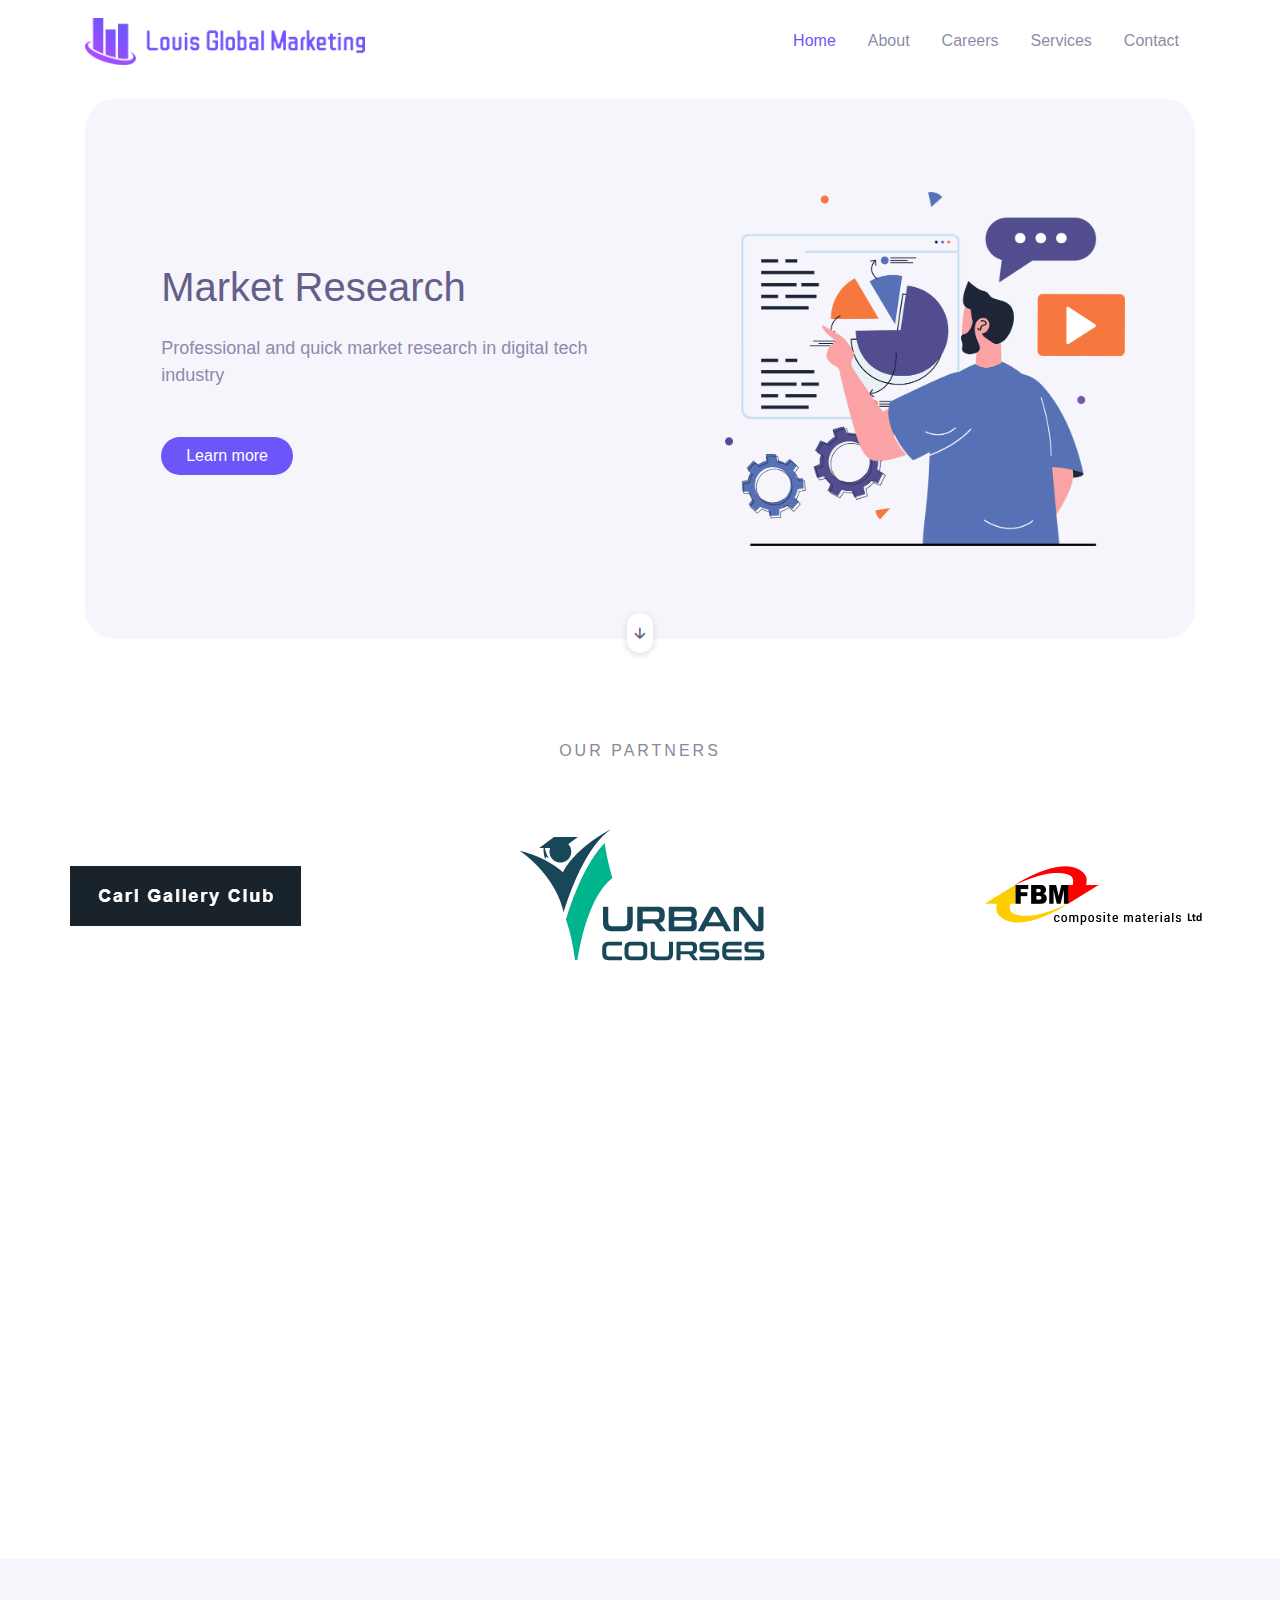
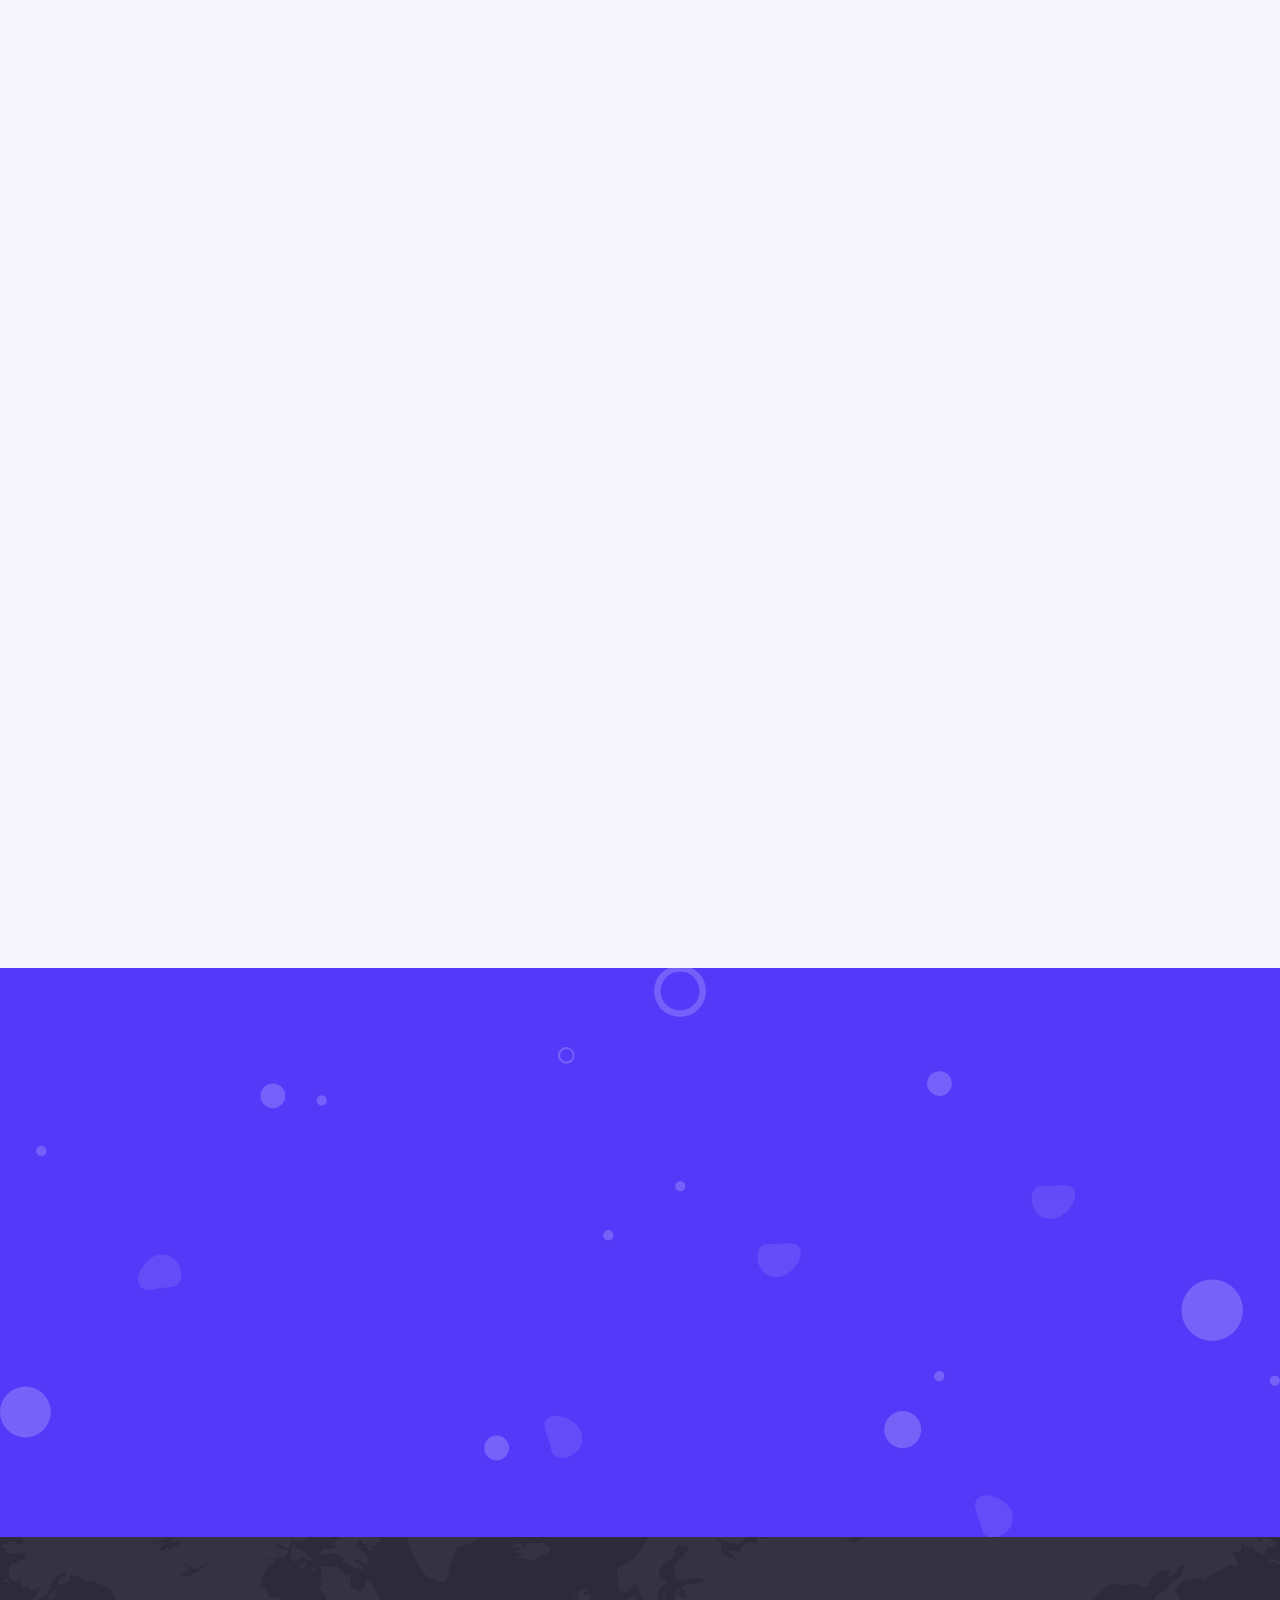
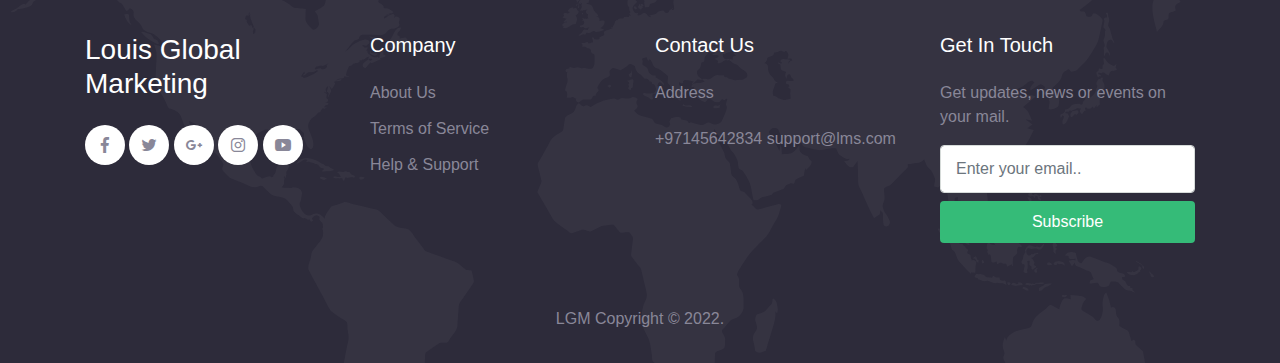
==== commit 1d5535c4: "test" ====
--- a/html/index.html
+++ b/html/index.html
@@ -133,6 +133,22 @@
       </div>
     </div>
   </div>  -->
+
+  <!-- Partners Block Start -->
+  <div class="container partners-container">
+    <div class="text-center wow fadeInUp">
+      <div class="subhead">Our partners</div>
+    </div>
+    <dov class="row partners">
+      <a href="https://carlgalleryclub.web.app/" target="_blank" class="partner-logo"><img
+          src="../assets/img/partners/CGC.png" alt=""></a>
+      <a href="https://urban-courses.com/" target="_blank" class="partner-logo"><img
+          src="../assets/img/partners/urban.png" alt=""></a>
+      <a href="https://fbmcomposite.com/gallery/" target="_blank" class="partner-logo"><img
+          src="../assets/img/partners/FBM.png" alt=""></a>
+  </div>
+  </div>
+  <!-- Partners Block End -->
 
   <div class="page-section" id="about">
     <div class="container">
--- a/assets/css/theme.css
+++ b/assets/css/theme.css
@@ -2170,22 +2170,27 @@
 .accordion-container {
   display: flex;
   flex-direction: column;
-  gap: 20px;
+  /* gap: 20px; */
 }
 
 .accordion {
   background-color: #eee;
-  border-radius: 10px;
-  color: #444;
+  /* border-radius: 10px; */
+  color: #6C55F9;
   cursor: pointer;
   padding: 18px;
   width: 100%;
   border: none;
   text-align: left;
   outline: none;
-  font-size: 15px;
+  font-size: 16px;
+  font-weight: bold;
   transition: 0.4s;
   outline: none !important;
+  border-top: 1px solid #6C55F9;
+  border-bottom: 1px solid #6C55F9;
+  margin-left: -1px;
+  margin-top: -1px;
 }
 
 .activem,
@@ -2195,10 +2200,12 @@
 
 .accordion:after {
   content: 'Learn More \002B';
-  color: #777;
+  color: #6C55F9;
   font-weight: bold;
   float: right;
   margin-left: 5px;
+  font-size: 16px;
+  font-weight: 500;
 }
 
 .activem:after {
@@ -2214,8 +2221,130 @@
   outline: none;
 }
 
+.panel p:first-child {
+  margin-top: 20px;
+
+}
+
 .careers-block {}
 
 * {
-  outline: none !important; 
+  outline: none !important;
+}
+
+.apply-button {
+  padding: 10px 40px;
+  margin-top: 20px;
+  margin-bottom: 20px;
+  border-radius: 10px;
+  background: #6C55F9;
+  border: 1px solid #6C55F9;
+  transition: all 0.3s;
+  color: #fff;
+}
+
+.apply-button:hover {
+  background: transparent;
+  color: #6C55F9;
+}
+
+.apply-pop-up {
+  position: fixed;
+  display: none;
+  width: 100vw;
+  height: 100vh;
+  background: rgba(0, 0, 0, 0.5);
+  z-index: 10000;
+  left: 0;
+  top: 0;
+  right: 0;
+  bottom: 0;
+}
+
+.apply-content {
+  left: 50%;
+  top: 50%;
+  transform: translate(-50%, -50%);
+  padding: 0 40px;
+  max-width: 600px;
+  width: calc(100% - 32px);
+  height: fit-content;
+  background: #fff;
+  border-radius: 5px;
+  position: relative;
+}
+
+.close-cross {
+  position: absolute;
+  content: "";
+  width: 30px;
+  height: 2px;
+  background: #6C55F9;
+  right: 25px;
+  top: 25px;
+  transform: rotate(45deg);
+  cursor: pointer;
+}
+
+.close-cross::after {
+  position: absolute;
+  content: "";
+  width: 30px;
+  height: 2px;
+  background: #6C55F9;
+  left: 0;
+  top: 0;
+  transform: rotate(-90deg);
+  cursor: pointer;
+}
+
+.apply-form {
+  display: flex;
+  flex-direction: column;
+  padding: 20px 0;
+  align-items: center;
+}
+
+.apply-form button {
+  width: fit-content;
+}
+
+.apply-form span {
+  font-size: 14px;
+  margin: 5px 0 2px 0;
+  align-self: flex-start;
+}
+
+.apply-form input {
+  width: 100%;
+  height: 40px;
+  border: 1px solid #6C55F9;
+  border-radius: 5px;
+  -webkit-appearance: none;
+}
+
+.partners-container {
+  margin-top: 100px;
+}
+
+
+.partners {
+  justify-content: space-between;
+  align-items: center;
+}
+
+.partners img {
+  width: 100%;
+  aspect-ratio: 3/3;
+  object-fit: contain;
+}
+
+@media (max-width:767px) {
+  .partners {
+    justify-content: center;
+  }
+
+  .partners img {
+    aspect-ratio: 3/2;
+  }
 }